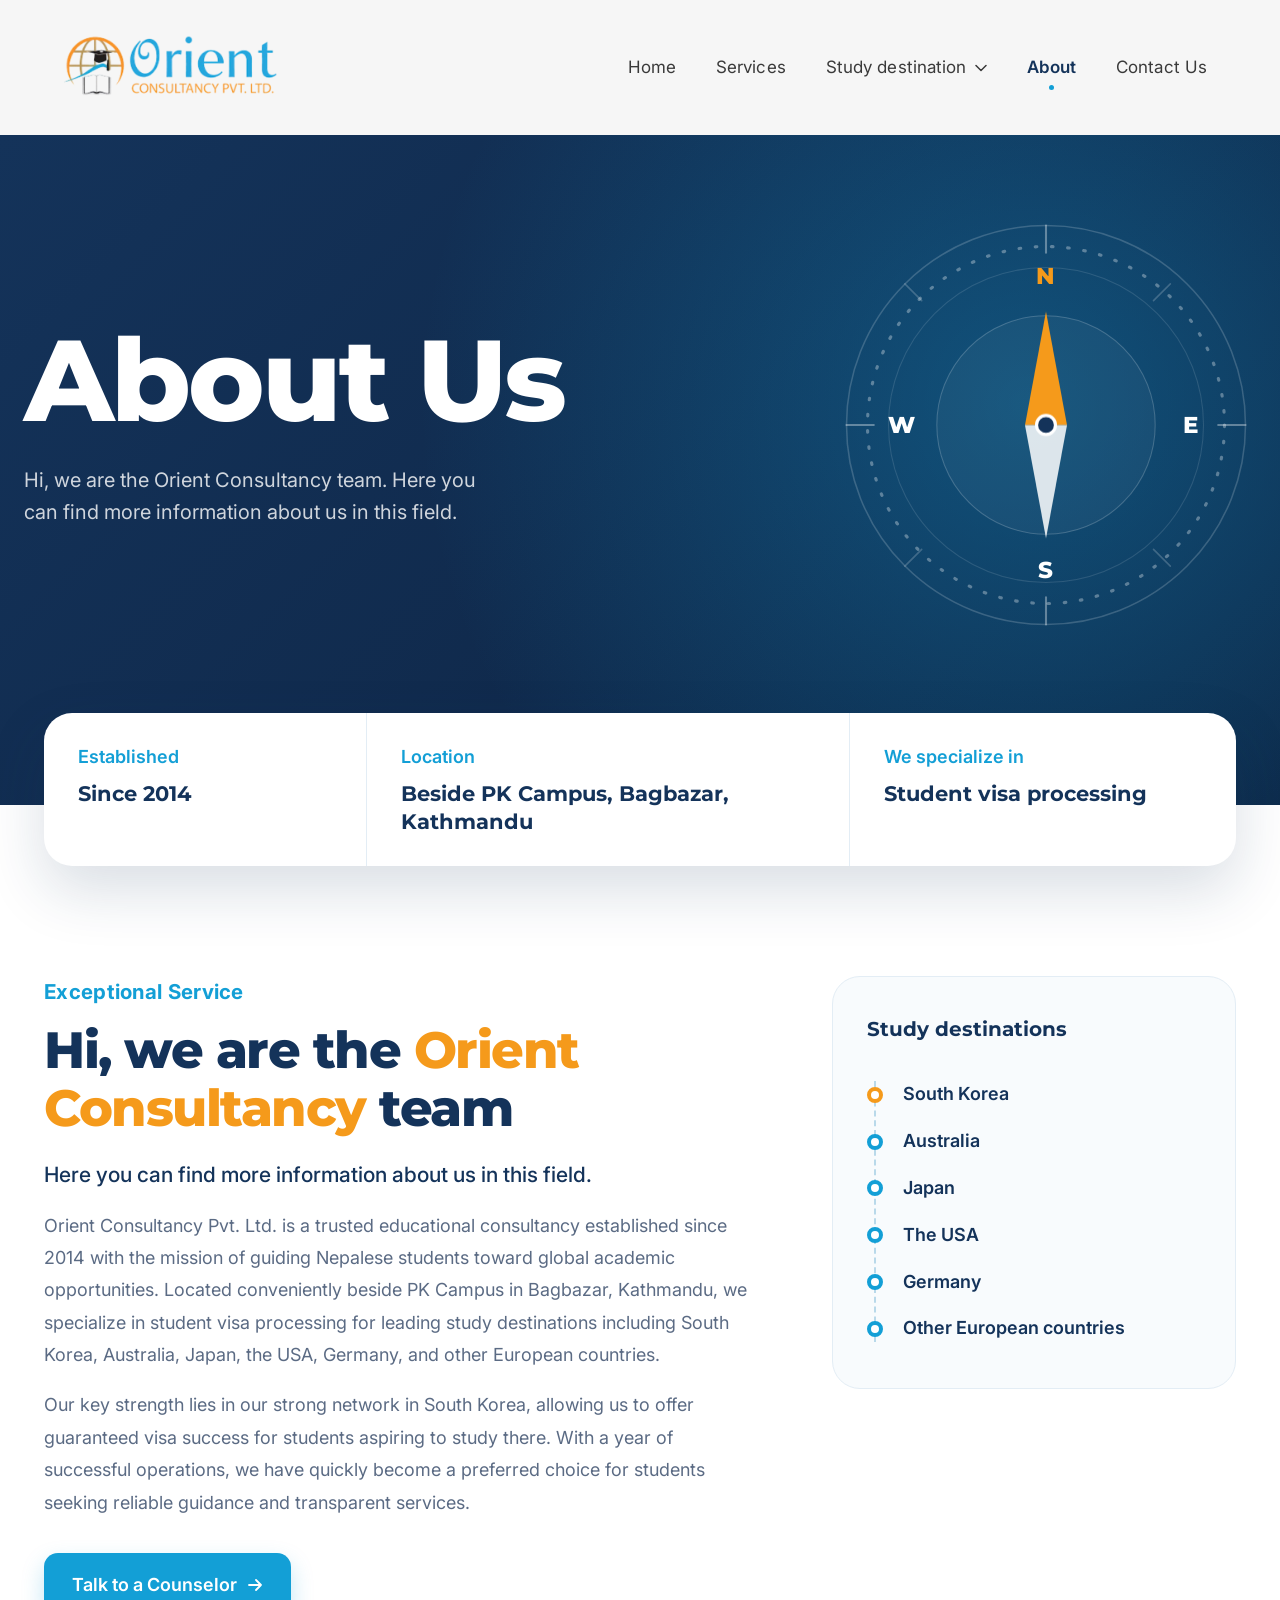
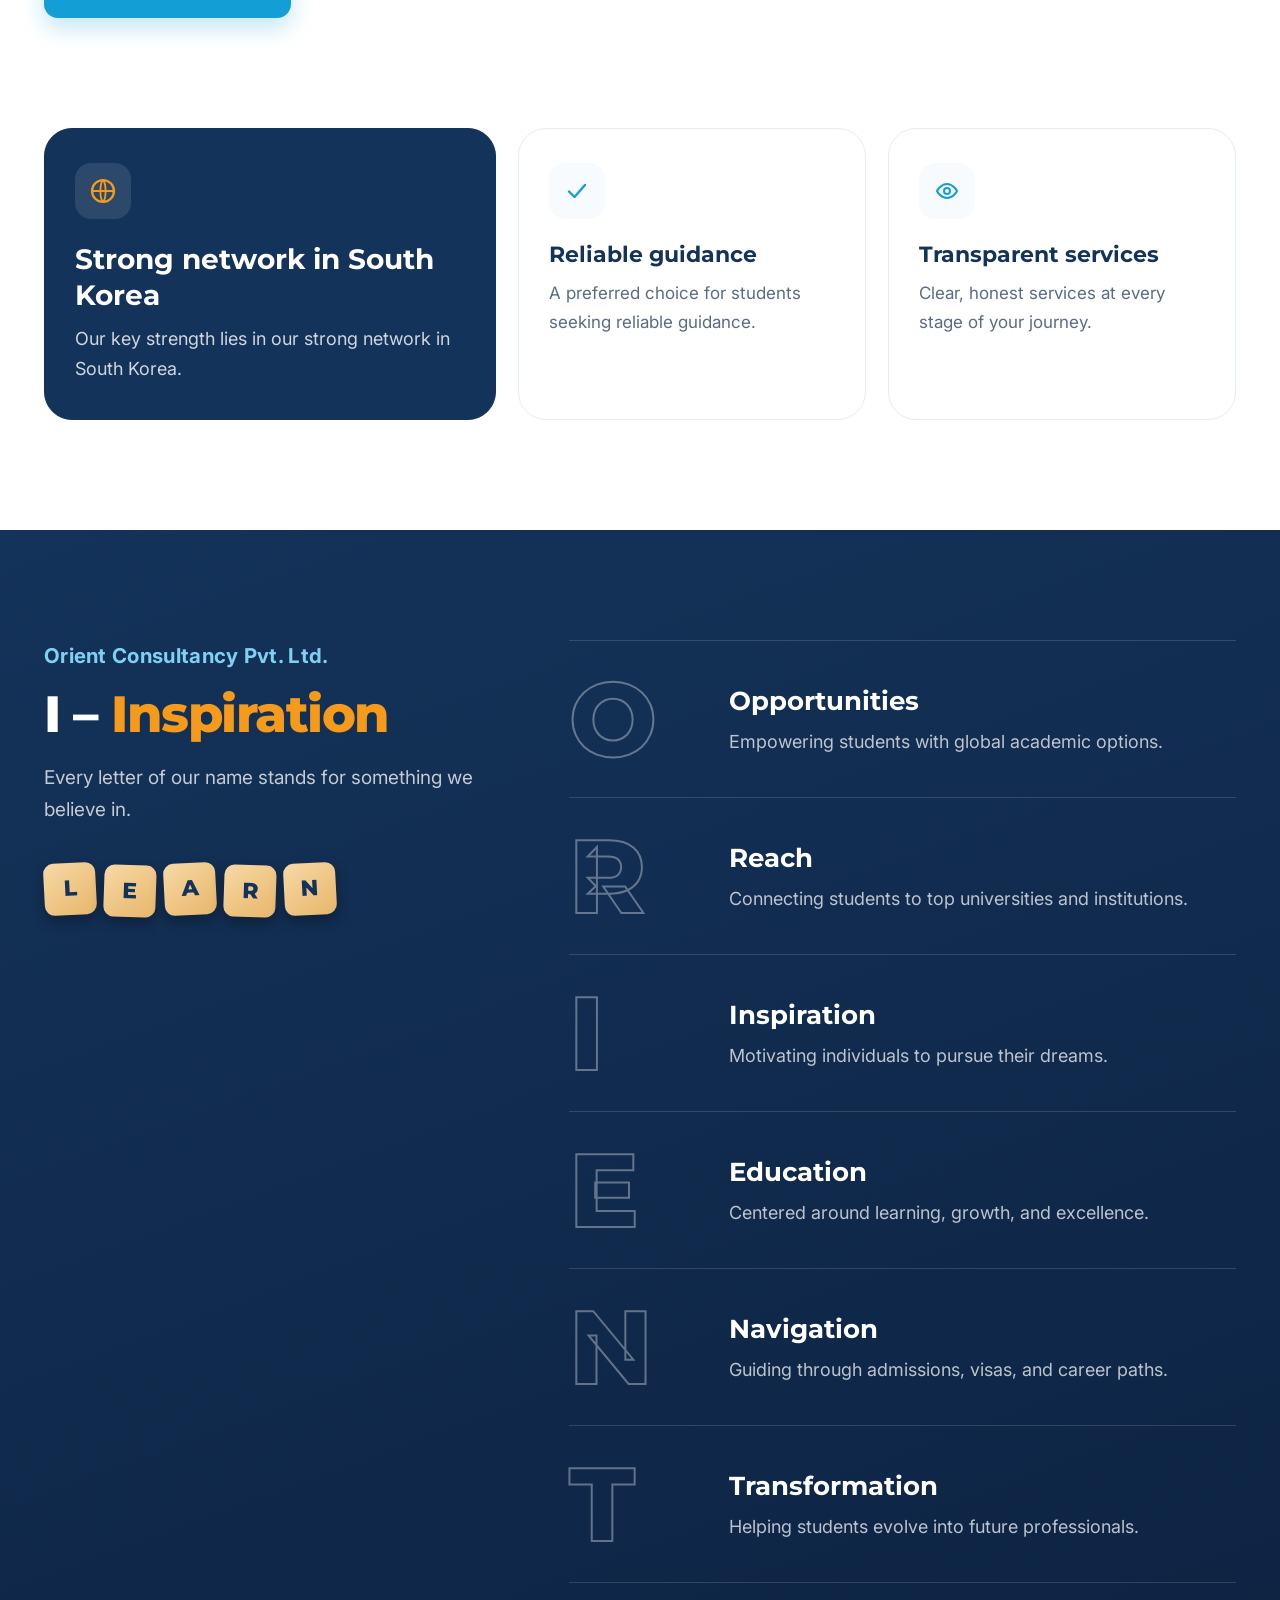
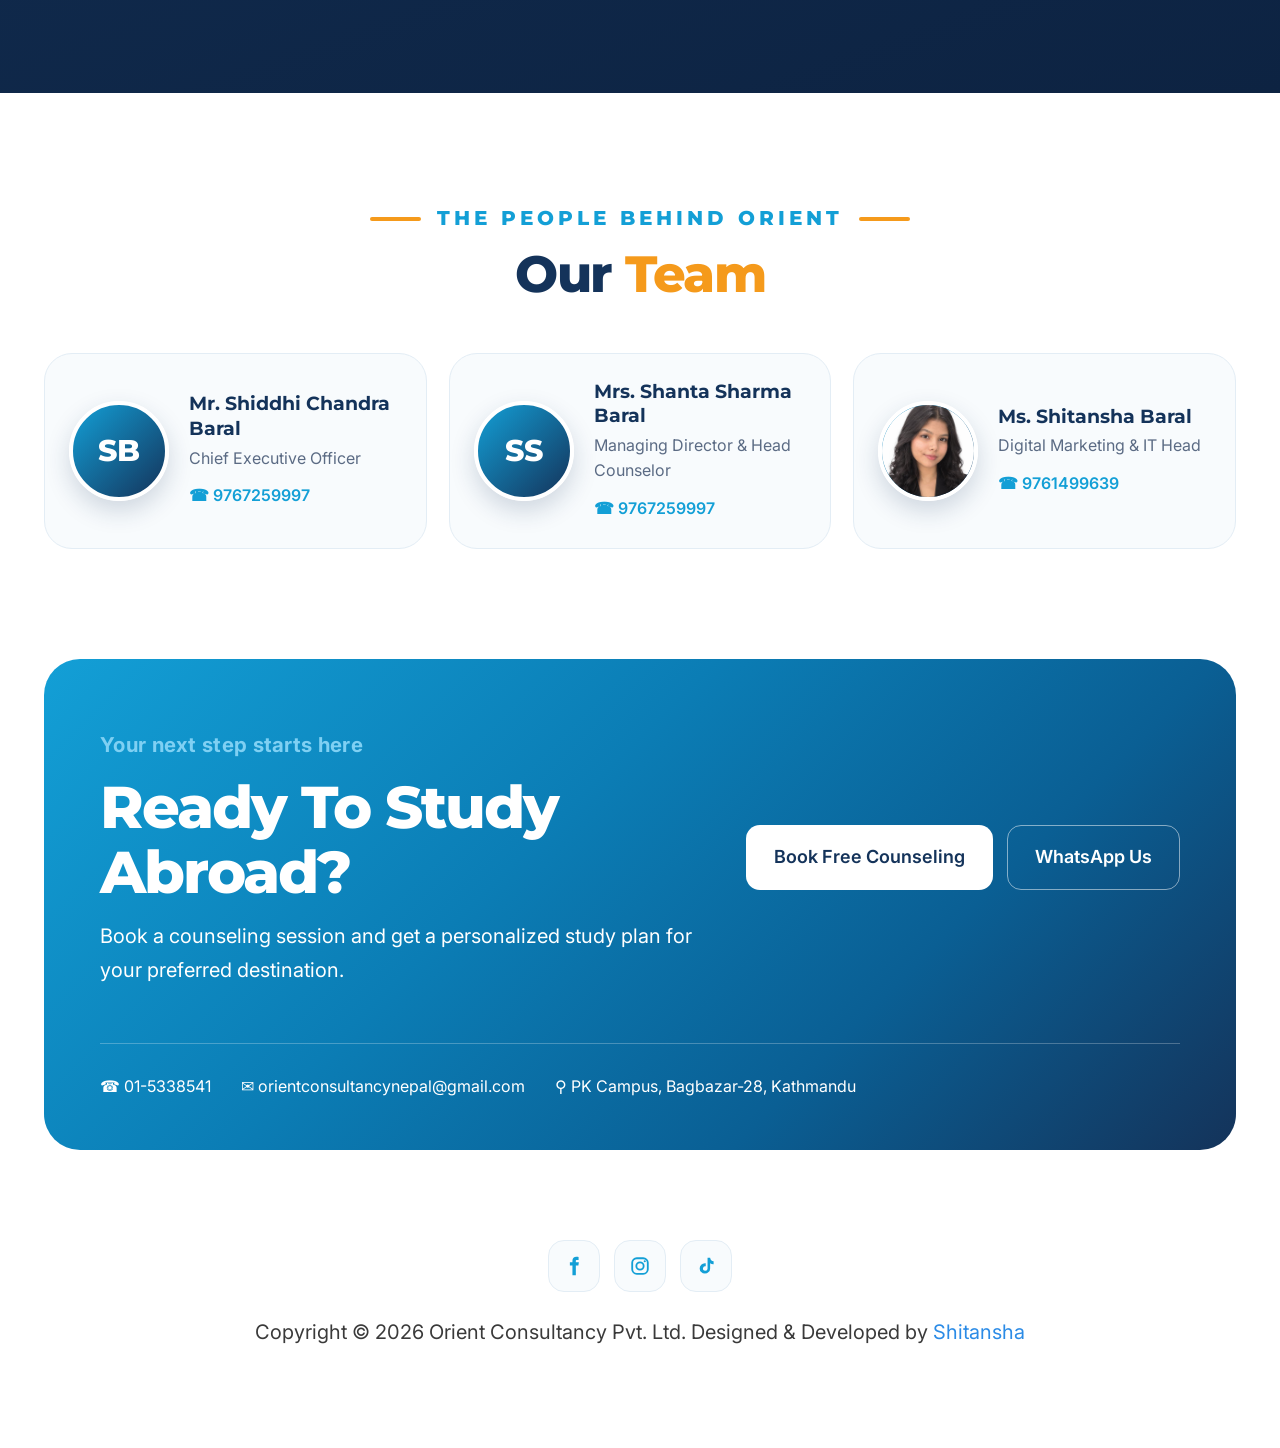
==== about.html @ a6e46535 "final changes 6th" ====
<!DOCTYPE html>
<html lang="en">
<head>
  <meta charset="UTF-8">
  <meta name="viewport" content="width=device-width, initial-scale=1">
  <title>About Us | Orient Consultancy Pvt. Ltd.</title>
  <link rel="icon" href="/favicon.ico" sizes="any">
  <link rel="icon" type="image/png" sizes="32x32" href="/favicon-32x32.png">
  <link rel="icon" type="image/png" sizes="192x192" href="/favicon-192x192.png">
  <link rel="apple-touch-icon" href="/apple-touch-icon.png">
  <meta name="description" content="Orient Consultancy Pvt. Ltd. is a trusted educational consultancy in Kathmandu, established in 2014, guiding Nepalese students toward global academic opportunities and student visa success.">

  <link rel="preconnect" href="https://fonts.googleapis.com">
  <link rel="preconnect" href="https://fonts.gstatic.com" crossorigin>
  <link href="https://fonts.googleapis.com/css2?family=Inter:wght@400;500;600;700&family=Montserrat:wght@700;800&family=Open+Sans:wght@400;600&display=swap" rel="stylesheet">

  <!-- style.css = shared header/footer/buttons. Keep this order. -->
  <link rel="stylesheet" href="style.css">
  <link rel="stylesheet" href="nav-responsive.css">
</head>
<body class="about-page">

  <!-- ================= HEADER (same as other pages) ================= -->
  <header class="site-header">
    <a class="logo" href="index.html" aria-label="Orient Consultancy - Home">
      <img src="images/logo.png" alt="Orient Consultancy Pvt. Ltd." width="230" height="70">
    </a>

    <button class="nav-toggle" aria-label="Open menu" aria-expanded="false" aria-controls="main-nav">
      <span></span><span></span><span></span>
    </button>

    <nav id="main-nav" class="main-nav" aria-label="Main navigation">
      <ul>
        <li><a href="index.html">Home</a></li>
        <li><a href="services.html">Services</a></li>
        <li class="has-dropdown">
          <button class="dropdown-toggle" aria-expanded="false" aria-haspopup="true">
            Study destination
            <svg width="12" height="8" viewBox="0 0 12 8" aria-hidden="true"><path d="M1 1.5l5 5 5-5" fill="none" stroke="currentColor" stroke-width="1.5" stroke-linecap="round" stroke-linejoin="round"/></svg>
          </button>
          <ul class="dropdown">
            <li><a href="country.html?c=south-korea"><img class="dd-flag" src="images/flags/south-korea.svg" alt="" width="20" height="14"><span>Korean Student Visa (D-2 / D-4 Visa)</span></a></li>
            <li><a href="country.html?c=uk"><img class="dd-flag" src="images/flags/uk.svg" alt="" width="20" height="14"><span>UK Student Visa (Tier 4 Visa)</span></a></li>
            <li><a href="country.html?c=australia"><img class="dd-flag" src="images/flags/australia.svg" alt="" width="20" height="14"><span>Australian Student Visa (Subclass 500)</span></a></li>
            <li><a href="country.html?c=usa"><img class="dd-flag" src="images/flags/usa.svg" alt="" width="20" height="14"><span>U.S. Student Visa (F-1 Visa)</span></a></li>
            <li><a href="country.html?c=japan"><img class="dd-flag" src="images/flags/japan.svg" alt="" width="20" height="14"><span>Japanese Student Visa</span></a></li>
            <li><a href="country.html?c=denmark"><img class="dd-flag" src="images/flags/denmark.svg" alt="" width="20" height="14"><span>Denmark Student Visa</span></a></li>
            <li class="has-sub">
              <a class="dropdown-more sub-toggle" href="#" role="button" aria-haspopup="true" aria-expanded="false"><span>Other European Countries</span></a>
              <ul class="submenu">
                <li><a href="country.html?c=germany"><img class="dd-flag" src="images/flags/germany.svg" alt="" width="20" height="14"><span>Germany Student Visa</span></a></li>
                <li><a href="country.html?c=malta"><img class="dd-flag" src="images/flags/malta.svg" alt="" width="20" height="14"><span>Malta Student Visa</span></a></li>
                <li><a href="country.html?c=dubai"><img class="dd-flag" src="images/flags/uae.svg" alt="" width="20" height="14"><span>Dubai Student Visa</span></a></li>
                <li><a href="country.html?c=finland"><img class="dd-flag" src="images/flags/finland.svg" alt="" width="20" height="14"><span>Finland Student Visa</span></a></li>
              </ul>
            </li>
          </ul>
        </li>
        <li><a href="/about" aria-current="page">About</a></li>
        <li><a href="contact.html">Contact Us</a></li>
      </ul>
    </nav>
  </header>

  <!-- ================= MAIN ================= -->
  <main>

    <!-- ---------- HERO: compass + title ---------- -->
    <section class="ab-hero" aria-labelledby="page-title">
      <div class="ab-hero-grid">
        <div class="ab-hero-text">
          <h1 id="page-title">About Us</h1>
          <p class="ab-hero-sub">Hi, we are the Orient Consultancy team. Here you can find more information about us in this field.</p>
        </div>

                <!-- Compass drawn in SVG. It settles on North, then keeps gently swaying like a real needle. -->
        <svg class="ab-compass" viewBox="0 0 400 400" role="img" aria-label="A compass pointing north">
          <circle cx="200" cy="200" r="190" fill="none" stroke="rgba(255,255,255,.18)" stroke-width="1.5"/>
          <circle cx="200" cy="200" r="150" fill="none" stroke="rgba(255,255,255,.12)" stroke-width="1"/>
          <circle cx="200" cy="200" r="104" fill="rgba(255,255,255,.04)" stroke="rgba(255,255,255,.2)" stroke-width="1"/>

          <!-- NEW: slowly turning ring of small marks -->
          <circle class="ab-ring" cx="200" cy="200" r="170" fill="none" stroke="rgba(255,255,255,.32)" stroke-width="3" stroke-dasharray="1.5 14" stroke-linecap="round"/>

          <g stroke="rgba(255,255,255,.35)" stroke-width="2" stroke-linecap="round">
            <path d="M200 10v26M200 364v26M10 200h26M364 200h26"/>
          </g>
          <g stroke="rgba(255,255,255,.2)" stroke-width="1.5" stroke-linecap="round">
            <path d="M65.6 65.6l16 16M318.4 65.6l-16 16M65.6 334.4l16-16M318.4 334.4l-16-16"/>
          </g>
          <g font-family="Montserrat, Arial, sans-serif" font-weight="800" font-size="22" text-anchor="middle" fill="#ffffff">
            <text class="ab-north" x="200" y="66" fill="#f59a1b">N</text>
            <text x="338" y="208">E</text>
            <text x="200" y="346">S</text>
            <text x="62" y="208">W</text>
          </g>
          <g class="ab-needle">
            <polygon points="200,92 220,200 180,200" fill="#f59a1b"/>
            <polygon points="200,308 220,200 180,200" fill="#ffffff" fill-opacity=".85"/>
            <circle cx="200" cy="200" r="9" fill="#14335a" stroke="#ffffff" stroke-width="3"/>
          </g>
        </svg>
      </div>
    </section>

    <!-- ---------- QUICK FACTS (overlaps the hero) ---------- -->
    <section class="ab-wrap ab-facts-wrap" aria-label="Orient Consultancy at a glance">
      <dl class="ab-facts">
        <div>
          <dt>Established</dt>
          <dd>Since 2014</dd>
        </div>
        <div>
          <dt>Location</dt>
          <dd>Beside PK Campus, Bagbazar, Kathmandu</dd>
        </div>
        <div>
          <dt>We specialize in</dt>
          <dd>Student visa processing</dd>
        </div>
      </dl>
    </section>

    <!-- ---------- STORY + DESTINATION ROUTE ---------- -->
    <section class="ab-wrap ab-story" aria-labelledby="story-heading">
      <div class="ab-story-text">
        <p class="ab-kicker">Exceptional Service</p>
        <h2 id="story-heading">Hi, we are the <span>Orient Consultancy</span> team</h2>
        <p class="ab-lead">Here you can find more information about us in this field.</p>
        <p>Orient Consultancy Pvt. Ltd. is a trusted educational consultancy established since 2014 with the mission of guiding Nepalese students toward global academic opportunities. Located conveniently beside PK Campus in Bagbazar, Kathmandu, we specialize in student visa processing for leading study destinations including South Korea, Australia, Japan, the USA, Germany, and other European countries.</p>
        <!-- REVIEW THIS WORDING (copied from your live site):
             "a year of successful operations" does not match "established since 2014",
             and "guaranteed visa success" is a strong promise. -->
        <p>Our key strength lies in our strong network in South Korea, allowing us to offer guaranteed visa success for students aspiring to study there. With a year of successful operations, we have quickly become a preferred choice for students seeking reliable guidance and transparent services.</p>
        <a class="btn btn-primary" href="contact.html">Talk to a Counselor
          <svg width="16" height="16" viewBox="0 0 16 16" aria-hidden="true"><path d="M2 8h12M9 3l5 5-5 5" fill="none" stroke="currentColor" stroke-width="1.8" stroke-linecap="round" stroke-linejoin="round"/></svg>
        </a>
      </div>

      <!-- Destinations shown as stops on a route -->
      <aside class="ab-route" aria-labelledby="route-heading">
        <h3 id="route-heading">Study destinations</h3>
        <ol>
          <li>South Korea</li>
          <li>Australia</li>
          <li>Japan</li>
          <li>The USA</li>
          <li>Germany</li>
          <li>Other European countries</li>
        </ol>
      </aside>
    </section>

    <!-- ---------- STRENGTHS ---------- -->
    <section class="ab-wrap ab-strengths" aria-label="Our strengths">
      <article class="ab-strength ab-strength-main">
        <span class="ab-strength-icon" aria-hidden="true">
          <svg width="30" height="30" viewBox="0 0 26 26"><circle cx="13" cy="13" r="9.5" fill="none" stroke="currentColor" stroke-width="2"/><path d="M3.5 13h19M13 3.5c3 3 3 16 0 19M13 3.5c-3 3-3 16 0 19" fill="none" stroke="currentColor" stroke-width="1.6"/></svg>
        </span>
        <h3>Strong network in South Korea</h3>
        <p>Our key strength lies in our strong network in South Korea.</p>
      </article>
      <article class="ab-strength">
        <span class="ab-strength-icon" aria-hidden="true">
          <svg width="26" height="26" viewBox="0 0 26 26"><path d="M5 13.5l5.5 5.5L21 7" fill="none" stroke="currentColor" stroke-width="2.4" stroke-linecap="round" stroke-linejoin="round"/></svg>
        </span>
        <h3>Reliable guidance</h3>
        <p>A preferred choice for students seeking reliable guidance.</p>
      </article>
      <article class="ab-strength">
        <span class="ab-strength-icon" aria-hidden="true">
          <svg width="26" height="26" viewBox="0 0 26 26"><path d="M3 13s3.5-7 10-7 10 7 10 7-3.5 7-10 7S3 13 3 13z" fill="none" stroke="currentColor" stroke-width="2"/><circle cx="13" cy="13" r="3" fill="none" stroke="currentColor" stroke-width="2"/></svg>
        </span>
        <h3>Transparent services</h3>
        <p>Clear, honest services at every stage of your journey.</p>
      </article>
    </section>

    <!-- ---------- ORIENT: the name, letter by letter ---------- -->
    <section class="ab-orient" aria-labelledby="orient-heading">
      <div class="ab-wrap ab-orient-grid">
        <div class="ab-orient-intro">
          <p class="ab-kicker ab-kicker-light">Orient Consultancy Pvt. Ltd.</p>
          <h2 id="orient-heading">I – <span>Inspiration</span></h2>
          <p class="ab-orient-sub">Every letter of our name stands for something we believe in.</p>
          <!-- LEARN tiles are drawn with CSS, no photo needed -->
          <div class="ab-tiles" role="img" aria-label="Letter tiles spelling LEARN">
            <span>L</span><span>E</span><span>A</span><span>R</span><span>N</span>
          </div>
        </div>

        <ol class="ab-letters">
          <li>
            <span class="ab-letter" aria-hidden="true">O</span>
            <div><h3>Opportunities</h3><p>Empowering students with global academic options.</p></div>
          </li>
          <li>
            <span class="ab-letter" aria-hidden="true">R</span>
            <div><h3>Reach</h3><p>Connecting students to top universities and institutions.</p></div>
          </li>
          <li>
            <span class="ab-letter" aria-hidden="true">I</span>
            <div><h3>Inspiration</h3><p>Motivating individuals to pursue their dreams.</p></div>
          </li>
          <li>
            <span class="ab-letter" aria-hidden="true">E</span>
            <div><h3>Education</h3><p>Centered around learning, growth, and excellence.</p></div>
          </li>
          <li>
            <span class="ab-letter" aria-hidden="true">N</span>
            <div><h3>Navigation</h3><p>Guiding through admissions, visas, and career paths.</p></div>
          </li>
          <li>
            <span class="ab-letter" aria-hidden="true">T</span>
            <div><h3>Transformation</h3><p>Helping students evolve into future professionals.</p></div>
          </li>
        </ol>
      </div>
    </section>

    <!-- ---------- TEAM ---------- -->
    <section class="ab-wrap ab-team" aria-labelledby="team-heading">
      <div class="ab-team-head">
        <p class="ab-kicker">The people behind Orient</p>
        <h2 id="team-heading">Our <span>Team</span></h2>
      </div>

      <div class="ab-team-grid">
        <article class="ab-person">
          <div class="ab-avatar">
            <span class="ab-initials" aria-hidden="true">SB</span>
            <!-- Photo: images/team/shiddhi-chandra-baral.jpg (square, about 400x400). Hidden automatically if missing. -->
            <img src="images/team/shiddhi-chandra-baral.jpg" alt="Mr. Shiddhi Chandra Baral" width="160" height="160" loading="lazy" onerror="this.remove()">
          </div>
          <div class="ab-person-info">
            <h3>Mr. Shiddhi Chandra Baral</h3>
            <p class="ab-role">Chief Executive Officer</p>
            <a class="ab-phone" href="tel:+9779767259997">☎ 9767259997</a>
          </div>
        </article>

        <article class="ab-person">
          <div class="ab-avatar">
            <span class="ab-initials" aria-hidden="true">SS</span>
            <!-- Photo: images/team/shanta-sharma-baral.jpg (square, about 400x400). Hidden automatically if missing. -->
            <img src="images/team/shanta-sharma-baral.jpg" alt="Mrs. Shanta Sharma Baral" width="160" height="160" loading="lazy" onerror="this.remove()">
          </div>
          <div class="ab-person-info">
            <h3>Mrs. Shanta Sharma Baral</h3>
            <p class="ab-role">Managing Director &amp; Head Counselor</p>
            <a class="ab-phone" href="tel:+9779767259997">☎ 9767259997</a>
          </div>
        </article>
                <article class="ab-person">
          <div class="ab-avatar">
            <span class="ab-initials" aria-hidden="true">SB</span>
            <!-- Photo: images/team/shitansha-baral.jpg (square, about 400x400). Hidden automatically if missing. -->
            <img src="images/team/shitansha-baral.jpg" alt="Ms. Shitansha Baral" width="160" height="160" loading="lazy" onerror="this.remove()">
          </div>
          <div class="ab-person-info">
            <h3>Ms. Shitansha Baral</h3>
            <p class="ab-role">Digital Marketing &amp; IT Head</p>
            <a class="ab-phone" href="tel:+9779761499639">☎ 9761499639</a>
          </div>
        </article>
      </div>
    </section>

    <!-- ---------- CTA ---------- -->
    <section class="ab-wrap ab-cta-wrap" aria-labelledby="cta-heading">
      <div class="ab-cta">
        <div class="ab-cta-top">
          <div>
            <p class="ab-kicker ab-kicker-light">Your next step starts here</p>
            <h2 id="cta-heading">Ready To Study Abroad?</h2>
            <p>Book a counseling session and get a personalized study plan for your preferred destination.</p>
          </div>
          <div class="ab-cta-buttons">
            <a class="btn btn-white" href="contact.html">Book Free Counseling</a>
            <a class="btn btn-ghost" href="https://wa.me/9779767259997" target="_blank" rel="noopener">WhatsApp Us</a>
          </div>
        </div>
        <ul class="ab-cta-contact">
          <li><a href="tel:015338541">☎ 01-5338541</a></li>
          <li><a href="mailto:orientconsultancynepal@gmail.com">✉ orientconsultancynepal@gmail.com</a></li>
          <li>⚲ PK Campus, Bagbazar-28, Kathmandu</li>
        </ul>
      </div>
    </section>

  </main>

  <!-- ================= FOOTER ================= -->
    <footer class="site-footer">
    <ul class="footer-social" aria-label="Follow Orient Consultancy">
      <li><a href="https://www.facebook.com/OrientConsultancyNepal" target="_blank" rel="noopener" aria-label="Orient Consultancy on Facebook">
        <svg viewBox="0 0 24 24" aria-hidden="true"><path d="M14 8V6.5c0-.7.2-1 1.2-1H17V2.2C16.6 2.1 15.6 2 14.5 2 12 2 10.3 3.5 10.3 6.2V8H7.5v3.5h2.8V22H14V11.5h2.8L17.3 8H14z" fill="currentColor"/></svg>
      </a></li>
      <li><a href="https://www.instagram.com/orient_nepal/" target="_blank" rel="noopener" aria-label="Orient Consultancy on Instagram">
        <svg viewBox="0 0 24 24" aria-hidden="true"><rect x="3.5" y="3.5" width="17" height="17" rx="5" fill="none" stroke="currentColor" stroke-width="2"/><circle cx="12" cy="12" r="4" fill="none" stroke="currentColor" stroke-width="2"/><circle cx="17.2" cy="6.8" r="1.2" fill="currentColor"/></svg>
      </a></li>
      <li><a href="https://www.tiktok.com/@orient.consultancy" target="_blank" rel="noopener" aria-label="Orient Consultancy on TikTok">
        <svg viewBox="0 0 24 24" aria-hidden="true"><path d="M16.5 3c.3 2.3 1.6 3.7 3.8 3.9v3.2c-1.4.1-2.7-.3-3.8-1.1v5.6a5.7 5.7 0 11-5.7-5.7c.3 0 .6 0 .9.1v3.3a2.5 2.5 0 102 2.4V3h2.8z" fill="currentColor"/></svg>
      </a></li>
    </ul>
    <p>Copyright © 2026 Orient Consultancy Pvt. Ltd. Designed &amp; Developed by <a href="https://shitanshabaral.com.np/" target="_blank" rel="noopener">Shitansha</a></p>
  </footer>

  <script src="script.js" defer></script>
  <script src="about.js"></script>
</body>
</html>
---- style.css ----
/* ==========================================================
   Orient Consultancy - main stylesheet
   ========================================================== */

/* ---------- 1. Variables (change colors here) ---------- */
:root {
  --primary: #139fd6;          /* blue buttons, eyebrow text */
  --navy: #14335a;             /* headings, dark section */
  --accent: #f59a1b;           /* orange highlight words */
  --text: #5b6b84;             /* body paragraphs */
  --dark-text: #333333;
  --page-bg: #f5f5f5;
  --white: #ffffff;
  --tint: #f8fbfd;             /* light blue-ish section background */
  --border: #e3edf5;
  --radius-sm: 14px;
  --radius-md: 28px;
  --radius-lg: 36px;
  --font-head: "Montserrat", Arial, sans-serif;
  --font-body: "Inter", Arial, sans-serif;
}

/* ---------- 2. Reset / base ---------- */
*, *::before, *::after { box-sizing: border-box; }
html { scroll-behavior: smooth; }
body {
  margin: 0;
  font-family: var(--font-body);
  color: var(--text);
  background: var(--page-bg);
  line-height: 1.6;
}
img { max-width: 100%; height: auto; display: block; }
a { color: inherit; text-decoration: none; }
ul, ol { margin: 0; padding: 0; list-style: none; }
h1, h2, h3, p, dl, dd { margin: 0; }
button { font: inherit; cursor: pointer; }

/* ---------- 3. Header / navigation ---------- */

/* Sticky header: stays on top while scrolling, gets a soft shadow once you scroll */
.site-header {
  position: sticky;
  top: 0;
  z-index: 100;
  display: flex;
  align-items: center;
  justify-content: space-between;
  padding: 10px 55px;
  min-height: 90px;
  background: rgba(245, 245, 245, .9);
  -webkit-backdrop-filter: blur(14px);
          backdrop-filter: blur(14px);
  transition: min-height .3s ease, box-shadow .3s ease, background .3s ease;
}
.site-header.is-scrolled {
  min-height: 72px;
  background: rgba(255, 255, 255, .92);
  box-shadow: 0 1px 0 rgba(20, 51, 90, .06), 0 12px 30px rgba(20, 51, 90, .07);
}
.logo img { width: 230px; height: auto; transition: width .3s ease; }
.site-header.is-scrolled .logo img { width: 190px; }

/* Menu links */
.main-nav a,
.dropdown-toggle {
  position: relative;
  z-index: 1;
  font-size: 17px;
  letter-spacing: .1px;
  color: #3a3a3a;
  background: none;
  border: 0;
  padding: 10px 18px;
  display: inline-flex;
  align-items: center;
  gap: 8px;
  transition: color .25s ease;
}
.dropdown-toggle svg { transition: transform .3s ease; }

/* Phone / tablet dropdown: simple show/hide (desktop version is further below) */
.main-nav .dropdown { display: none; }
.has-dropdown.open .dropdown { display: flex; }
.has-dropdown.open .dropdown-toggle svg { transform: rotate(180deg); }
.main-nav a[aria-current="page"],
.has-dropdown.current > .dropdown-toggle { color: var(--navy); font-weight: 600; }

/* Dropdown links: small flag + text (layout copied from the original site) */
.dropdown a { display: flex; align-items: center; gap: 10px; }
.dropdown a span { flex: 1; }
.dd-flag { width: 20px; height: 14px; object-fit: cover; border-radius: 2px; background: #e6ebf0; flex: none; }

/* The hamburger button */
.nav-toggle {
  display: none;
  background: none;
  border: 0;
  width: 44px; height: 44px;
  flex-direction: column;
  justify-content: center;
  gap: 6px;
  padding: 10px;
}
.nav-toggle span { display: block; height: 2px; background: #333; border-radius: 2px; }

/* ---------- Desktop-only navigation effects ---------- */
@media (min-width: 1024px) {
  .main-nav > ul {
    position: relative;           /* the sliding highlight is positioned inside this */
    display: flex;
    align-items: center;
    gap: 4px;
  }

  /* Sliding highlight (created by script.js): glides from item to item on hover */
  .nav-indicator {
    position: absolute;
    top: 50%; left: 0;
    height: 42px;
    margin-top: -21px;
    border-radius: 999px;
    background: rgba(20, 51, 90, .07);
    box-shadow: inset 0 0 0 1px rgba(20, 51, 90, .05);
    opacity: 0;
    pointer-events: none;
    transition: transform .4s cubic-bezier(.3, .8, .3, 1), width .4s cubic-bezier(.3, .8, .3, 1), opacity .25s ease;
  }

  .main-nav > ul > li > a:hover,
  .dropdown-toggle:hover,
  .has-dropdown:hover > .dropdown-toggle,
  .has-dropdown:focus-within > .dropdown-toggle { color: var(--navy); }

  /* Current page: dark text + small dot under the word */
  .main-nav > ul > li > a[aria-current="page"]::after,
  .has-dropdown.current > .dropdown-toggle::after {
    content: "";
    position: absolute;
    left: 50%; bottom: 1px;
    width: 5px; height: 5px;
    margin-left: -2.5px;
    border-radius: 50%;
    background: var(--primary);
  }

  .has-dropdown:hover > .dropdown-toggle svg,
  .has-dropdown:focus-within > .dropdown-toggle svg { transform: rotate(180deg); }

  /* Dropdown card: single column like the original site; fades + slides in */
  .main-nav .dropdown {
    position: absolute;
    top: calc(100% + 14px);
    left: 0;
    width: 300px;
    display: flex;
    flex-direction: column;
    gap: 0;
    padding: 6px 0;
    background: var(--white);
    border: 1px solid var(--border);
    border-radius: 4px;
    box-shadow: 0 24px 60px rgba(20, 51, 90, .16), 0 2px 6px rgba(20, 51, 90, .05);
    opacity: 0;
    visibility: hidden;
    transform: translateY(10px);
    transition: opacity .25s ease, transform .3s ease, visibility 0s linear .3s;
  }
  /* invisible bridge so the card does not close when the mouse crosses the gap */
  .main-nav .dropdown::before {
    content: "";
    position: absolute;
    top: -16px; left: 0; right: 0; height: 16px;
  }
  .has-dropdown:hover .dropdown,
  .has-dropdown:focus-within .dropdown,
  .has-dropdown.open .dropdown {
    opacity: 1;
    visibility: visible;
    transform: none;
    transition-delay: 0s;
  }

  /* items appear one after another */
  .dropdown li { opacity: 0; transform: translateY(6px); transition: opacity .3s ease, transform .3s ease; }
  .has-dropdown:hover .dropdown li,
  .has-dropdown:focus-within .dropdown li,
  .has-dropdown.open .dropdown li { opacity: 1; transform: none; }
  .dropdown li:nth-child(1) { transition-delay: .03s; }
  .dropdown li:nth-child(2) { transition-delay: .06s; }
  .dropdown li:nth-child(3) { transition-delay: .09s; }
  .dropdown li:nth-child(4) { transition-delay: .12s; }
  .dropdown li:nth-child(5) { transition-delay: .15s; }
  .dropdown li:nth-child(6) { transition-delay: .18s; }
  .dropdown li:nth-child(7) { transition-delay: .21s; }

  .dropdown a {
    justify-content: space-between;
    padding: 16px 20px;
    font-size: 17px;
    line-height: 1.6;
    color: #3a3a3a;
    overflow: hidden;
    transition: background .2s ease, color .2s ease, padding-left .25s ease;
  }
  .dropdown a::before { /* thin accent bar that grows on hover */
    content: "";
    position: absolute;
    left: 0; top: 20%;
    width: 3px; height: 60%;
    border-radius: 3px;
    background: var(--primary);
    transform: scaleY(0);
    transition: transform .25s ease;
  }
  .dropdown a::after { /* small arrow that slides in on hover */
    content: "→";
    color: var(--primary);
    opacity: 0;
    transform: translateX(-8px);
    transition: opacity .2s ease, transform .25s ease;
  }
  .dropdown a:hover { background: var(--tint); color: var(--navy); padding-left: 26px; }
  .dropdown a:hover::before { transform: scaleY(1); }
  .dropdown a:hover::after { opacity: 1; transform: none; }

  /* "Other European Countries" always shows a chevron, as on the original site */
  .dropdown a.dropdown-more::after { content: "›"; font-size: 22px; line-height: 1; color: #6f7f96; opacity: 1; transform: none; }
  .dropdown a.dropdown-more:hover::after { color: var(--primary); transform: translateX(3px); }
}

/* ---------- 4. Page wrapper ---------- */
.page {
  max-width: 1521px;
  margin: 40px auto 0;
  background: var(--white);
  padding: 58px 69px 70px;
}
.page-title {
  font-family: var(--font-head);
  font-size: 40px;
  font-weight: 700;
  color: var(--dark-text);
  line-height: 1.2;
  margin: 0 0 35px 0;
  padding-left: 0;
}
.home { max-width: 1383px; margin: 0 auto; }

/* ---------- 5. Shared pieces ---------- */
.eyebrow {
  font-size: 14px;
  font-weight: 600;
  letter-spacing: 2px;
  text-transform: uppercase;
  color: #1a9cd0;
}
.eyebrow.center { text-align: center; }
.eyebrow.light { color: #5bc3ee; }

.accent { color: var(--accent); }

.section { padding: 70px 22px; }
.section-tint { background: var(--tint); }

.section-title {
  font-family: var(--font-head);
  font-weight: 800;
  font-size: clamp(34px, 4.5vw, 58px);
  line-height: 1.18;
  letter-spacing: -1.5px;
  color: var(--navy);
  text-align: center;
  margin-top: 14px;
}
.section-title.left { text-align: left; font-size: clamp(34px, 4vw, 54px); line-height: 1.1; }
.section-title.light { color: var(--white); }
.section-sub {
  text-align: center;
  font-size: 19px;
  margin-top: 18px;
  color: var(--text);
}

/* Buttons */
.btn {
  display: inline-flex;
  align-items: center;
  gap: 10px;
  font-weight: 600;
  font-size: 18px;
  padding: 17px 27px;
  border-radius: var(--radius-sm);
  border: 1px solid transparent;
  transition: transform .2s, box-shadow .2s, background .2s;
}
.btn:hover { transform: translateY(-2px); }
.btn-primary { background: var(--primary); color: var(--white); box-shadow: 0 10px 22px rgba(19, 159, 214, .25); }
.btn-primary:hover { background: #0f8cbd; }
.btn-outline { background: var(--white); color: var(--navy); border-color: var(--border); }
.btn-outline:hover { border-color: var(--primary); }
.btn-white { background: var(--white); color: var(--navy); }
.btn-ghost { background: transparent; color: var(--white); border-color: rgba(255,255,255,.5); }
.btn-ghost:hover { background: rgba(255,255,255,.1); }

/* ---------- 6. Hero ---------- */
.hero {
  position: relative;
  display: grid;
  grid-template-columns: 1fr 592px;
  gap: 40px;
  padding: 60px 22px 50px;
  overflow: hidden;
  background:
    radial-gradient(circle at 100% 0%, #c5e5f4 0, #c5e5f4 14%, transparent 14.5%),
    radial-gradient(circle at 0% 100%, #fcebd5 0, #fcebd5 12%, transparent 12.5%),
    linear-gradient(180deg, #ffffff 0%, #f9fbfe 100%);
}
/* dotted pattern in the top-left */
.hero::before {
  content: "";
  position: absolute; inset: 0;
  background-image: radial-gradient(#d9e3ec 1px, transparent 1.5px);
  background-size: 28px 28px;
  opacity: .55;
  pointer-events: none;
  -webkit-mask-image: linear-gradient(135deg, #000 0, transparent 55%);
          mask-image: linear-gradient(135deg, #000 0, transparent 55%);
}
.hero > * { position: relative; }

.hero-text { padding-top: 10px; }
.hero-title {
  font-family: var(--font-head);
  font-weight: 800;
  font-size: clamp(44px, 6.4vw, 88px);
  line-height: 1.08;
  letter-spacing: -3px;
  color: var(--navy);
  margin-top: 28px;
  max-width: 660px;
}
.hero-lead {
  font-size: 24px;
  line-height: 1.75;
  color: var(--text);
  margin-top: 28px;
  max-width: 640px;
}
.hero-buttons { display: flex; flex-wrap: wrap; gap: 15px; margin-top: 38px; }

.hero-stats {
  display: flex;
  flex-wrap: wrap;
  gap: 36px;
  margin-top: 44px;
  padding-top: 40px;
  border-top: 1px solid var(--border);
  max-width: 658px;
}
.hero-stats dt { font-family: var(--font-body); font-weight: 600; font-size: 34px; color: var(--navy); line-height: 1.2; }
.hero-stats dd { font-size: 15px; font-weight: 500; margin-top: 10px; color: var(--text); }

/* Map card */
.hero-visual { align-self: end; }
.map-card {
  background: var(--white);
  border: 1px solid var(--border);
  border-radius: 48px;
  padding: 50px 22px 28px;
  box-shadow: 0 30px 60px rgba(20, 51, 90, .08);
}
.map { position: relative; width: 100%; max-width: 520px; margin: 0 auto; }
.map svg { width: 100%; height: auto; }
.pill {
  position: absolute;
  background: var(--white);
  color: var(--navy);
  font-size: 14px;
  font-weight: 600;
  padding: 14px 15px;
  border-radius: 999px;
  box-shadow: 0 6px 18px rgba(20, 51, 90, .1);
  white-space: nowrap;
}
.pill-uk { left: 2%; top: 4%; }
.pill-japan { right: -4%; top: 38%; }
.pill-canada { left: -6%; top: 55%; }
.pill-aus { right: 0%; bottom: -12%; }
.map-caption {
  margin-top: 56px;
  text-align: center;
  font-weight: 500;
  font-size: 16px;
  color: var(--text);
}
.map-caption .dot {
  display: inline-block;
  width: 12px; height: 12px;
  border-radius: 50%;
  background: var(--primary);
  box-shadow: 0 0 0 5px #d6ecf7;
  margin-right: 8px;
}

/* ---------- 7. Journey steps ---------- */
.journey { padding-bottom: 110px; }
.journey-steps {
  display: grid;
  grid-template-columns: repeat(3, 1fr);
  gap: 30px;
  margin-top: 70px;
}
.journey-card {
  position: relative;
  background: var(--white);
  border: 1px solid var(--border);
  border-radius: var(--radius-md);
  padding: 90px 33px 36px;
  box-shadow: 0 20px 40px rgba(20, 51, 90, .06);
}
.journey-card:not(:last-child)::after { /* connector line between cards */
  content: "";
  position: absolute;
  top: 47px; right: -31px;
  width: 30px; height: 2px;
  background: #cfe0e8;
}
.step-badge {
  position: absolute;
  top: 3px; left: 36px;
  width: 74px; height: 74px;
  border-radius: 50%;
  display: grid; place-items: center;
  font-family: var(--font-head);
  font-weight: 700;
  font-size: 28px;
  color: var(--white);
  box-shadow: 0 0 0 4px #fff, 0 0 0 5px #e8f0f6;
}
.step-badge.navy { background: var(--navy); }
.step-badge.orange { background: var(--accent); }
.journey-card { padding-top: 78px; }
.journey-card h3 { font-family: var(--font-head); font-weight: 700; font-size: 25px; color: var(--navy); margin-top: -25px; }
.journey-card p { margin-top: 18px; font-size: 18px; line-height: 1.8; }

/* ---------- 8. Destination cards ---------- */
.destinations { padding-top: 70px; padding-bottom: 100px; }
.country-grid {
  display: grid;
  grid-template-columns: repeat(5, 1fr);
  gap: 20px;
  margin-top: 70px;
}
.country-card {
  position: relative;
  display: flex;
  flex-direction: column;
  overflow: hidden;
  background: linear-gradient(180deg, #fff 0%, var(--tint) 100%);
  border: 1px solid var(--border);
  border-radius: var(--radius-lg);
  padding: 46px 28px 30px;
  min-height: 424px;
  transition: transform .25s, box-shadow .25s, border-color .25s;
}
.country-card::before { /* soft circle in the top-right corner */
  content: "";
  position: absolute;
  top: -26px; right: -26px;
  width: 112px; height: 112px;
  border-radius: 50%;
  background: #eef7fc;
}
.country-card:hover { transform: translateY(-6px); box-shadow: 0 24px 44px rgba(20, 51, 90, .12); border-color: #c9e3f1; }
.flag { width: 44px; height: 32px; object-fit: cover; border-radius: 5px; background: #eef2f6; position: relative; }
.card-arrow {
  position: absolute;
  top: 34px; right: 22px;
  width: 40px; height: 40px;
  border-radius: 50%;
  background: #e3f2fa;
  color: var(--primary);
  display: grid; place-items: center;
  font-size: 16px;
}
.country-card h3 {
  font-family: var(--font-head);
  font-weight: 700;
  font-size: 23px;
  line-height: 1.3;
  color: var(--navy);
  margin-top: 54px;
}
.country-card p { font-size: 16px; line-height: 1.7; margin-top: 12px; }
.intake { margin-top: auto; padding-top: 18px; font-size: 14px; font-weight: 600; color: #6f7f96; }
.card-link {
  display: flex;
  align-items: center;
  justify-content: space-between;
  gap: 8px;
  margin-top: 18px;
  padding-top: 22px;
  border-top: 1px solid var(--border);
  color: var(--primary);
  font-weight: 600;
  font-size: 17px;
}

/* ---------- 9. Dark services section ---------- */
.services-dark { background: var(--navy); padding: 100px 22px 90px; }
.service-grid {
  display: grid;
  grid-template-columns: repeat(3, 1fr);
  gap: 25px;
  margin-top: 68px;
}
.service-card {
  background: var(--white);
  border-radius: var(--radius-lg);
  padding: 38px 38px 40px;
}
.service-icon {
  display: grid; place-items: center;
  width: 72px; height: 72px;
  border-radius: 20px;
  font-weight: 700;
  font-size: 22px;
}
.service-icon.blue { background: #eaf6fc; }
.service-icon.orange { background: #fdf0de; color: var(--accent); }
.service-card h3 { font-family: var(--font-head); font-weight: 700; font-size: 29px; color: var(--navy); margin-top: 34px; }
.service-card p { font-size: 18px; line-height: 1.75; margin-top: 18px; }
.service-card p strong { color: #4c5d78; font-weight: 600; }
.service-card ul { margin-top: 20px; }
.service-card li { position: relative; padding-left: 22px; font-size: 18px; line-height: 1.5; margin-bottom: 10px; }
.service-card li::before {
  content: ""; position: absolute; left: 3px; top: 11px;
  width: 5px; height: 5px; border-radius: 50%; background: #8896ab;
}

/* ---------- 10. Why Orient ---------- */
.why {
  display: grid;
  grid-template-columns: 1fr 1fr;
  gap: 90px;
  align-items: center;
  padding: 135px 22px 140px;
}
.why-lead { font-size: 22px; line-height: 1.7; margin: 32px 0 6px; max-width: 560px; }
.why-list { display: grid; gap: 18px; }
.why-card {
  display: flex;
  gap: 32px;
  align-items: flex-start;
  border: 1px solid var(--border);
  border-radius: var(--radius-md);
  padding: 28px 28px 26px;
  background: var(--white);
}
.why-num {
  flex: none;
  width: 58px; height: 58px;
  border-radius: 16px;
  background: #eef7fc;
  color: var(--primary);
  font-weight: 600;
  font-size: 20px;
  display: grid; place-items: center;
}
.why-card h3 { font-family: var(--font-head); font-weight: 700; font-size: 23px; color: var(--navy); }
.why-card p { font-size: 18px; line-height: 1.7; margin-top: 8px; }

/* ---------- 11. FAQ accordion ---------- */
.faq { padding: 75px 22px 85px; }
.faq-list { max-width: 1124px; margin: 66px auto 0; display: grid; gap: 16px; }
.faq-item {
  background: var(--white);
  border: 1px solid var(--border);
  border-radius: 24px;
}
.faq-item h3 { font-size: inherit; }
.faq-question {
  width: 100%;
  display: flex;
  justify-content: space-between;
  align-items: center;
  gap: 20px;
  text-align: left;
  background: none;
  border: 0;
  padding: 30px 28px 32px;
  font-size: 19px;
  font-weight: 500;
  color: var(--navy);
}
.faq-icon { position: relative; flex: none; width: 16px; height: 16px; color: var(--primary); }
.faq-icon::before, .faq-icon::after { /* the "+" sign */
  content: ""; position: absolute; background: currentColor; border-radius: 2px;
  transition: transform .25s;
}
.faq-icon::before { left: 0; top: 7px; width: 16px; height: 2.5px; }
.faq-icon::after { left: 6.7px; top: 0; width: 2.5px; height: 16px; }
.faq-question[aria-expanded="true"] .faq-icon::before { transform: rotate(45deg); }
.faq-question[aria-expanded="true"] .faq-icon::after { transform: rotate(45deg); }
.faq-answer { padding: 0 28px 28px; }
.faq-answer p { font-size: 19px; line-height: 1.75; }
.faq-item:has(.faq-question[aria-expanded="true"]) .faq-question { padding-bottom: 20px; }

/* ---------- 12. CTA ---------- */
.cta {
  background: linear-gradient(135deg, #139fd6 0%, #0b7db5 40%, #0a5f94 70%, #14335a 100%);
  color: var(--white);
  padding: 100px 22px 56px;
  margin-top: 0;
}
.cta-top { display: flex; justify-content: space-between; align-items: center; gap: 40px; }
.cta-title {
  font-family: var(--font-head);
  font-weight: 800;
  font-size: clamp(40px, 5.2vw, 70px);
  line-height: 1.1;
  letter-spacing: -2px;
  max-width: 640px;
  margin-top: 18px;
}
.cta-text p:last-child { font-size: 22px; line-height: 1.8; margin-top: 12px; max-width: 800px; }
.cta-buttons { display: flex; gap: 15px; flex: none; }
.cta-contact {
  display: flex; flex-wrap: wrap; gap: 28px;
  margin-top: 70px; padding-top: 38px;
  border-top: 1px solid rgba(255,255,255,.25);
  font-size: 16px;
  padding-bottom: 60px;
}
.cta-contact a:hover { text-decoration: underline; }

/* ---------- 13. Footer ---------- */
.site-footer { text-align: center; padding: 90px 20px 100px; font-size: 20px; color: #3a3a3a; }
.site-footer a { color: #2b8be6; }

/* ==========================================================
   RESPONSIVE
   ========================================================== */

/* Laptops */
@media (max-width: 1279px) {
  .page { padding: 40px 28px 50px; }
  .country-grid { grid-template-columns: repeat(3, 1fr); }
  .hero { grid-template-columns: 1fr 460px; }
  .hero-lead { font-size: 21px; }
  .why { gap: 50px; }
  .cta-top { flex-direction: column; align-items: flex-start; }
}

/* Tablets */
@media (max-width: 1023px) {
  .site-header { padding: 10px 24px; }
  .nav-toggle { display: flex; }
  .main-nav {
    display: none;
    position: absolute;
    top: 100%; left: 0; right: 0;
    background: var(--white);
    box-shadow: 0 14px 30px rgba(20, 51, 90, .12);
    padding: 10px 24px 20px;
  }
  .main-nav.open { display: block; }
  .main-nav ul { flex-direction: column; align-items: stretch; gap: 0; }
  .main-nav li > a, .dropdown-toggle { width: 100%; justify-content: space-between; padding: 14px 0; border-bottom: 1px solid var(--border); }
  .dropdown { position: static; box-shadow: none; padding: 0 0 0 16px; min-width: 0; }
  .has-dropdown:hover .dropdown { display: none; }          /* tap only on touch screens */
  .has-dropdown.open .dropdown { display: flex; }

  .page-title { font-size: 32px; }
  .hero { grid-template-columns: 1fr; padding: 40px 18px; }
  .hero-visual { max-width: 560px; margin: 30px auto 0; width: 100%; }
  .hero-title { letter-spacing: -2px; }
  .journey-steps { grid-template-columns: 1fr; gap: 50px; }
  .journey-card:not(:last-child)::after { display: none; }
  .service-grid { grid-template-columns: 1fr; }
  .why { grid-template-columns: 1fr; padding: 80px 18px; }
  .country-grid { grid-template-columns: repeat(2, 1fr); }
}

/* Mobiles */
@media (max-width: 767px) {
  .logo img { width: 170px; }
  .page { padding: 28px 12px 40px; margin-top: 10px; }
  .page-title { font-size: 26px; margin-bottom: 22px; }
  .section, .services-dark, .faq { padding-left: 14px; padding-right: 14px; }
  .hero-title { font-size: 42px; letter-spacing: -1.5px; }
  .hero-lead { font-size: 18px; }
  .btn { font-size: 16px; padding: 15px 20px; }
  .hero-stats { gap: 24px; }
  .hero-stats dt { font-size: 26px; }
  .map-card { padding: 36px 12px 22px; border-radius: 32px; }
  .pill { font-size: 11px; padding: 9px 10px; }
  .pill-canada { left: -2%; }
  .pill-japan { right: -2%; }
  .section-sub { font-size: 16px; }
  .country-grid { grid-template-columns: 1fr; }
  .country-card { min-height: 0; }
  .intake { margin-top: 20px; }
  .why-lead { font-size: 18px; }
  .why-card { gap: 16px; padding: 20px; }
  .faq-question { font-size: 16px; padding: 22px 18px; }
  .faq-answer { padding: 0 18px 22px; }
  .faq-answer p { font-size: 16px; }
  .cta { padding: 60px 18px 30px; }
  .cta-buttons { flex-direction: column; width: 100%; }
  .cta-buttons .btn { justify-content: center; }
  .cta-text p:last-child { font-size: 17px; }
  .cta-contact { flex-direction: column; gap: 14px; margin-top: 40px; }
  .site-footer { font-size: 16px; padding: 50px 16px 60px; }
}


/* ==========================================================
   COUNTRY PAGES (south-korea.html and the others later)
   ========================================================== */
.wrap { max-width: 1280px; margin: 0 auto; padding: 0 24px; }

/* Hero */
.country-hero {
  position: relative;
  overflow: hidden;
  padding: 50px 0 100px;
  background:
    radial-gradient(circle at 95% 5%, #cfe8f5 0, #cfe8f5 12%, transparent 12.4%),
    radial-gradient(circle at 0% 100%, #fcebd5 0, #fcebd5 10%, transparent 10.4%),
    linear-gradient(180deg, #ffffff 0%, #f3f9fd 100%);
}
.country-hero-grid { display: grid; grid-template-columns: 1.1fr .9fr; gap: 60px; align-items: center; }
.breadcrumb { display: flex; flex-wrap: wrap; gap: 10px; font-size: 14px; font-weight: 500; color: var(--text); }
.breadcrumb a { transition: color .2s; }
.breadcrumb a:hover { color: var(--primary); }
.breadcrumb [aria-current="page"] { color: var(--navy); font-weight: 600; }
.country-title {
  font-family: var(--font-head);
  font-weight: 800;
  font-size: clamp(34px, 4.8vw, 62px);
  line-height: 1.12;
  letter-spacing: -1.5px;
  color: var(--navy);
  margin-top: 26px;
}
.country-lead { font-size: 21px; line-height: 1.8; margin-top: 24px; max-width: 620px; }
.country-hero .hero-buttons { margin-top: 34px; }

/* Flag showcase */
.flag-stage { position: relative; padding: 30px; }
.flag-ring {
  position: absolute; inset: 0;
  border: 2px dashed #b9dcee;
  border-radius: 50%;
  animation: spin 40s linear infinite;
}
.flag-card {
  position: relative;
  background: var(--white);
  border: 1px solid var(--border);
  border-radius: 34px;
  padding: 14px;
  box-shadow: 0 40px 80px rgba(20, 51, 90, .14);
  transform: rotate(-2deg);
  transition: transform .5s ease;
}
.flag-stage:hover .flag-card { transform: rotate(0deg) scale(1.02); }
.flag-card img { width: 100%; aspect-ratio: 3 / 2; object-fit: cover; border-radius: 22px; background: #f1f4f7; }
.float-chip {
  position: absolute;
  background: var(--white);
  color: var(--navy);
  font-weight: 700;
  font-size: 15px;
  padding: 12px 20px;
  border-radius: 999px;
  box-shadow: 0 12px 30px rgba(20, 51, 90, .15);
  animation: float 6s ease-in-out infinite;
}
.float-chip::before { content: ""; display: inline-block; width: 9px; height: 9px; border-radius: 50%; margin-right: 9px; background: var(--primary); }
.chip-one { top: 4%; right: 0; }
.chip-two { bottom: 6%; left: 0; animation-delay: -3s; }
.chip-two::before { background: var(--accent); }
@keyframes float { 0%, 100% { transform: translateY(0); } 50% { transform: translateY(-10px); } }
@keyframes spin { to { transform: rotate(360deg); } }

/* Generic section */
.country-section { padding: 100px 0; }
.country-section.tint { background: var(--tint); }

/* Visa cards */
.visa-grid { display: grid; grid-template-columns: repeat(2, 1fr); gap: 30px; margin-top: 64px; }
.visa-card {
  position: relative;
  overflow: hidden;
  background: linear-gradient(180deg, #fff 0%, var(--tint) 100%);
  border: 1px solid var(--border);
  border-radius: 36px;
  padding: 44px 44px 48px;
  transition: transform .3s ease, box-shadow .3s ease, border-color .3s ease;
}
.visa-card::after { /* soft circle in the corner */
  content: "";
  position: absolute; top: -70px; right: -70px;
  width: 220px; height: 220px; border-radius: 50%;
  background: #eef7fc;
  transition: transform .5s ease;
}
.visa-card:hover { transform: translateY(-8px); box-shadow: 0 30px 60px rgba(20, 51, 90, .12); border-color: #c9e3f1; }
.visa-card:hover::after { transform: scale(1.25); }
.visa-card > * { position: relative; z-index: 1; }
.visa-tag { display: inline-block; font-size: 13px; font-weight: 600; letter-spacing: 2px; text-transform: uppercase; color: var(--text); }
.visa-code { font-family: var(--font-head); font-weight: 800; font-size: clamp(64px, 8vw, 104px); line-height: 1; letter-spacing: -3px; margin: 18px 0 20px; }
.visa-code.blue { color: var(--primary); }
.visa-code.orange { color: var(--accent); }
.visa-card h3 { font-family: var(--font-head); font-weight: 700; font-size: 27px; color: var(--navy); }
.visa-card p:last-child { font-size: 19px; line-height: 1.7; margin-top: 10px; }

/* Reasons */
.reason-grid { display: grid; grid-template-columns: repeat(4, 1fr); gap: 22px; margin-top: 64px; }
.reason-tile {
  background: var(--white);
  border: 1px solid var(--border);
  border-radius: 28px;
  padding: 34px 30px 38px;
  transition: transform .3s ease, box-shadow .3s ease;
}
.reason-tile:hover { transform: translateY(-6px); box-shadow: 0 22px 44px rgba(20, 51, 90, .1); }
.reason-icon {
  display: grid; place-items: center;
  width: 52px; height: 52px; border-radius: 16px;
  background: #e8f6fc; color: var(--primary);
  transition: background .3s, color .3s;
}
.reason-tile:hover .reason-icon { background: var(--primary); color: var(--white); }
.reason-tile p { font-family: var(--font-head); font-weight: 700; font-size: 20px; line-height: 1.4; color: var(--navy); margin-top: 24px; }

/* Team band (dark) */
.team-band { background: var(--navy); padding: 100px 0 90px; }
.handle-steps { display: grid; grid-template-columns: repeat(4, 1fr); gap: 20px; margin-top: 60px; counter-reset: none; }
.handle-steps li {
  background: rgba(255, 255, 255, .06);
  border: 1px solid rgba(255, 255, 255, .14);
  border-radius: 26px;
  padding: 30px 28px;
  transition: background .3s, transform .3s;
}
.handle-steps li:hover { background: rgba(255, 255, 255, .11); transform: translateY(-5px); }
.handle-steps span { font-family: var(--font-head); font-weight: 800; font-size: 36px; color: var(--accent); }
.handle-steps p { color: var(--white); font-weight: 600; font-size: 20px; margin-top: 12px; }
.team-note { max-width: 860px; margin: 54px auto 0; text-align: center; color: #c8d6e8; font-size: 19px; line-height: 1.8; }

/* CTA on country pages */
.country-cta { padding: 90px 0 30px; }
.country-cta-box { border-radius: 40px; padding: 70px 56px; }

/* Scroll reveal (added by script.js) */
.reveal { opacity: 0; transform: translateY(26px); transition: opacity .7s ease, transform .7s ease; }
.reveal.visible { opacity: 1; transform: none; }

@media (prefers-reduced-motion: reduce) {
  .flag-ring, .float-chip { animation: none; }
  .reveal { opacity: 1; transform: none; transition: none; }
}

@media (max-width: 1023px) {
  .country-hero-grid { grid-template-columns: 1fr; gap: 30px; }
  .flag-stage { max-width: 520px; margin: 0 auto; width: 100%; }
  .reason-grid, .handle-steps { grid-template-columns: repeat(2, 1fr); }
}
@media (max-width: 767px) {
  .country-hero { padding: 30px 0 60px; }
  .country-lead { font-size: 18px; }
  .country-section { padding: 64px 0; }
  .visa-grid, .reason-grid, .handle-steps { grid-template-columns: 1fr; }
  .visa-card { padding: 32px 26px 36px; }
  .team-band { padding: 64px 0; }
  .team-note { font-size: 17px; }
  .country-cta-box { padding: 44px 22px; border-radius: 28px; }
  .flag-stage { padding: 16px; }
  .float-chip { font-size: 13px; padding: 9px 14px; }
}


/* ==========================================================
   COUNTRY PAGES (South Korea first; reuse for other countries)
   ========================================================== */
.container { width: 100%; max-width: 1240px; margin: 0 auto; padding: 0 24px; }

/* scroll-reveal (only hidden when JavaScript is running) */
.js .reveal { transition: opacity .7s ease, transform .5s ease, box-shadow .3s, border-color .3s; }
.js .reveal:not(.in-view) { opacity: 0; transform: translateY(26px); }
@media (prefers-reduced-motion: reduce) {
  .js .reveal:not(.in-view) { opacity: 1; transform: none; }
  .js .reveal { transition: none; }
}

/* Hero */
.country-hero {
  position: relative;
  min-height: 540px;
  display: flex;
  align-items: flex-end;
  padding: 70px 0 130px;
  color: var(--white);
  overflow: hidden;
  background:
    linear-gradient(105deg, rgba(14, 34, 64, .94) 0%, rgba(14, 34, 64, .75) 55%, rgba(14, 34, 64, .4) 100%),
    url("../images/countries/south-korea/hero.jpg") center / cover no-repeat;
  background-color: var(--navy);
}
.country-hero::after { /* soft blue glow in the corner */
  content: "";
  position: absolute;
  right: -120px; top: -120px;
  width: 460px; height: 460px;
  border-radius: 50%;
  background: radial-gradient(circle, rgba(19, 159, 214, .35), transparent 70%);
  pointer-events: none;
}
.country-hero .container { position: relative; z-index: 1; }
.breadcrumb { display: flex; flex-wrap: wrap; gap: 10px; font-size: 14px; margin-bottom: 26px; color: rgba(255, 255, 255, .75); }
.breadcrumb a:hover { color: var(--white); text-decoration: underline; }
.country-title {
  font-family: var(--font-head);
  font-weight: 800;
  font-size: clamp(34px, 5.2vw, 66px);
  line-height: 1.1;
  letter-spacing: -1.5px;
  max-width: 820px;
  margin-top: 16px;
}
.country-lead { font-size: 21px; margin-top: 20px; color: rgba(255, 255, 255, .88); }
.country-hero .hero-buttons { margin-top: 32px; }

/* Quick facts card */
.quick-facts {
  position: relative;
  z-index: 2;
  margin-top: -64px;
  display: grid;
  grid-template-columns: repeat(3, 1fr);
  background: var(--white);
  border-radius: 24px;
  box-shadow: 0 24px 60px rgba(20, 51, 90, .14);
}
.quick-facts div { padding: 28px 34px; }
.quick-facts div + div { border-left: 1px solid var(--border); }
.quick-facts dt { font-size: 13px; font-weight: 600; letter-spacing: 1.5px; text-transform: uppercase; color: var(--primary); }
.quick-facts dd { font-family: var(--font-head); font-weight: 700; font-size: 22px; color: var(--navy); margin-top: 6px; }

/* Intro */
.country-intro { display: grid; grid-template-columns: 1.05fr .95fr; gap: 70px; align-items: center; padding-top: 100px; padding-bottom: 100px; }
.intro-lead { font-size: 21px; line-height: 1.7; margin-top: 24px; color: var(--navy); }
.intro-sub { margin-top: 26px; font-weight: 600; color: var(--navy); }
.route-chips { display: grid; gap: 14px; margin-top: 16px; }
.route-chips a {
  display: block;
  padding: 18px 22px;
  background: var(--tint);
  border: 1px solid var(--border);
  border-radius: 18px;
  transition: transform .25s, border-color .25s, box-shadow .25s;
}
.route-chips a:hover { transform: translateX(6px); border-color: var(--primary); box-shadow: 0 14px 30px rgba(20, 51, 90, .08); }
.route-chips strong { display: block; color: var(--navy); font-size: 18px; }
.route-chips span { display: block; font-size: 16px; margin-top: 4px; }

.intro-visual { position: relative; padding-bottom: 60px; padding-left: 40px; }
.flag-card {
  background: var(--white);
  border: 1px solid var(--border);
  border-radius: 32px;
  padding: 36px;
  box-shadow: 0 30px 60px rgba(20, 51, 90, .1);
}
.flag-card img { width: 100%; height: auto; max-height: 300px; object-fit: contain; }
.photo-card {
  position: absolute;
  left: 0; bottom: 0;
  width: 56%;
  margin: 0;
  border-radius: 24px;
  overflow: hidden;
  border: 6px solid var(--white);
  box-shadow: 0 24px 50px rgba(20, 51, 90, .2);
  background: #dfe5ea;
}
.photo-card img { width: 100%; aspect-ratio: 4 / 3; object-fit: cover; }

/* Visa routes (tabs) */
.visa-routes { background: var(--tint); padding: 90px 0 80px; }
.tab-list {
  display: flex; justify-content: center; gap: 6px;
  width: fit-content; margin: 44px auto 34px;
  padding: 6px;
  background: var(--white);
  border: 1px solid var(--border);
  border-radius: 999px;
}
.tab-btn {
  border: 0; background: none;
  padding: 14px 28px;
  border-radius: 999px;
  font-weight: 600; font-size: 16px;
  color: var(--text);
  transition: background .25s, color .25s;
}
.tab-btn:hover { color: var(--navy); }
.tab-btn[aria-selected="true"] { background: var(--navy); color: var(--white); box-shadow: 0 8px 18px rgba(20, 51, 90, .25); }

.visa-panel {
  max-width: 1040px; margin: 0 auto;
  background: var(--white);
  border: 1px solid var(--border);
  border-radius: 32px;
  padding: 40px;
  box-shadow: 0 24px 50px rgba(20, 51, 90, .07);
  animation: panelIn .45s ease;
}
.visa-panel[hidden] { display: none; }
@keyframes panelIn { from { opacity: 0; transform: translateY(14px); } to { opacity: 1; transform: none; } }
.panel-head { display: flex; align-items: center; gap: 24px; padding-bottom: 28px; border-bottom: 1px solid var(--border); }
.visa-code {
  flex: none; display: grid; place-items: center;
  width: 92px; height: 92px; border-radius: 26px;
  background: linear-gradient(135deg, var(--primary), var(--navy));
  color: var(--white);
  font-family: var(--font-head); font-weight: 800; font-size: 30px;
}
.panel-head h3 { font-family: var(--font-head); font-weight: 700; font-size: 28px; color: var(--navy); }
.panel-head p { font-size: 18px; margin-top: 6px; }
.panel-grid { display: grid; grid-template-columns: repeat(3, 1fr); gap: 20px; margin-top: 28px; }
.info-box { background: var(--tint); border-radius: 20px; padding: 24px; }
.info-box h4 { font-size: 13px; letter-spacing: 1.5px; text-transform: uppercase; color: var(--primary); margin: 0 0 10px; }
.info-box p { font-size: 17px; line-height: 1.7; color: var(--navy); }
.panel-note { max-width: 1040px; margin: 22px auto 0; text-align: center; font-size: 15px; color: #6f7f96; }

/* Why South Korea */
.why-korea { padding-top: 100px; padding-bottom: 90px; }
.benefit-grid { display: grid; grid-template-columns: repeat(4, 1fr); gap: 20px; margin-top: 56px; }
.benefit {
  position: relative; overflow: hidden;
  background: var(--white);
  border: 1px solid var(--border);
  border-radius: 28px;
  padding: 36px 28px 32px;
  transition: transform .3s, box-shadow .3s, border-color .3s;
}
.benefit:hover { transform: translateY(-6px); box-shadow: 0 24px 44px rgba(20, 51, 90, .1); border-color: #c9e3f1; }
.benefit-num { display: block; font-family: var(--font-head); font-weight: 800; font-size: 56px; line-height: 1; color: #e3f2fa; transition: color .3s; }
.benefit:hover .benefit-num { color: var(--accent); }
.benefit h3 { font-family: var(--font-head); font-weight: 700; font-size: 21px; color: var(--navy); margin-top: 22px; }
.benefit p { margin-top: 10px; font-size: 16px; line-height: 1.7; }

/* Gallery */
.gallery { padding-bottom: 100px; }
.gallery-grid {
  display: grid;
  grid-template-columns: 1.4fr 1fr 1fr;
  grid-template-rows: 250px 250px;
  gap: 18px;
  margin-top: 50px;
}
.gallery-grid figure { position: relative; margin: 0; overflow: hidden; border-radius: 26px; background: #dfe5ea; }
.gallery-grid .g-big { grid-row: span 2; }
.gallery-grid .g-wide { grid-column: span 2; }
.gallery-grid img { width: 100%; height: 100%; object-fit: cover; transition: transform .8s ease; }
.gallery-grid figure:hover img { transform: scale(1.06); }
.gallery-grid figcaption {
  position: absolute; left: 0; right: 0; bottom: 0;
  padding: 40px 22px 18px;
  color: var(--white); font-weight: 600;
  background: linear-gradient(transparent, rgba(14, 34, 64, .8));
}

/* Process */
.process { background: var(--navy); padding: 95px 0; }
.process-lead { max-width: 760px; margin: 22px auto 0; text-align: center; font-size: 19px; line-height: 1.8; color: rgba(255, 255, 255, .8); }
.process-steps { display: grid; grid-template-columns: repeat(4, 1fr); gap: 20px; margin-top: 56px; counter-reset: step; }
.process-steps li {
  position: relative;
  padding: 30px 26px;
  background: rgba(255, 255, 255, .06);
  border: 1px solid rgba(255, 255, 255, .12);
  border-radius: 24px;
  transition: background .3s, transform .3s;
}
.process-steps li:hover { background: rgba(255, 255, 255, .12); transform: translateY(-5px); }
.process-steps span { font-family: var(--font-head); font-weight: 800; font-size: 15px; color: var(--accent); letter-spacing: 2px; }
.process-steps h3 { font-family: var(--font-head); font-weight: 700; font-size: 21px; color: var(--white); margin-top: 14px; }

/* CTA on country pages */
.country-cta-wrap { padding-top: 90px; }
.country-page .cta { border-radius: 32px; padding: 70px 50px 20px; }

/* ---------- Country page: responsive ---------- */
@media (max-width: 1023px) {
  .country-hero { min-height: 460px; padding-bottom: 110px; }
  .quick-facts { grid-template-columns: 1fr; margin-top: -50px; }
  .quick-facts div + div { border-left: 0; border-top: 1px solid var(--border); }
  .country-intro { grid-template-columns: 1fr; gap: 50px; padding-top: 70px; padding-bottom: 70px; }
  .panel-grid { grid-template-columns: 1fr; }
  .benefit-grid, .process-steps { grid-template-columns: repeat(2, 1fr); }
  .gallery-grid { grid-template-columns: 1fr 1fr; grid-template-rows: 240px 240px 240px; }
  .gallery-grid .g-big { grid-row: auto; }
  .gallery-grid .g-wide { grid-column: span 2; }
}
@media (max-width: 767px) {
  .container { padding: 0 16px; }
  .country-hero { padding: 40px 0 100px; }
  .country-lead { font-size: 18px; }
  .intro-lead { font-size: 18px; }
  .intro-visual { padding-left: 0; }
  .photo-card { width: 62%; }
  .tab-list { width: 100%; border-radius: 22px; flex-direction: column; }
  .visa-panel { padding: 24px 20px; border-radius: 24px; }
  .panel-head { flex-direction: column; align-items: flex-start; gap: 16px; }
  .panel-head h3 { font-size: 23px; }
  .benefit-grid, .process-steps { grid-template-columns: 1fr; }
  .gallery-grid { grid-template-columns: 1fr; grid-template-rows: none; grid-auto-rows: 220px; }
  .gallery-grid .g-wide { grid-column: auto; }
  .country-page .cta { padding: 50px 22px 10px; border-radius: 24px; }
}


/* ==========================================================
   COUNTRY PAGES  (country.html + js/country.js)
   ========================================================== */
.country-page { background: var(--white); }
.cx-container { width: 100%; max-width: 1240px; margin: 0 auto; padding: 0 24px; }

/* Scroll fade-in (script adds the "visible" class) */
.cx-reveal { opacity: 0; transform: translateY(26px); transition: opacity .7s ease, transform .7s ease; }
.cx-reveal.cx-visible { opacity: 1; transform: none; }
@media (prefers-reduced-motion: reduce) { .cx-reveal { opacity: 1; transform: none; transition: none; } }

.btn-accent { background: var(--accent); color: var(--navy); box-shadow: 0 12px 26px rgba(245, 154, 27, .3); }
.btn-accent:hover { background: #ffab33; }
.btn-glass { background: rgba(255,255,255,.12); color: var(--white); border-color: rgba(255,255,255,.35); -webkit-backdrop-filter: blur(6px); backdrop-filter: blur(6px); }
.btn-glass:hover { background: rgba(255,255,255,.2); }

/* ----- Hero ----- */
.c-hero {
  position: relative;
  overflow: hidden;
  color: var(--white);
  padding: 70px 0 100px;
  background:
    linear-gradient(105deg, rgba(12, 32, 60, .96) 0%, rgba(20, 51, 90, .84) 48%, rgba(20, 51, 90, .45) 100%),
    var(--hero-img) center / cover no-repeat;
  background-color: var(--navy);
}
.c-hero::after { /* soft orange glow in the corner */
  content: ""; position: absolute; right: -120px; bottom: -160px;
  width: 420px; height: 420px; border-radius: 50%;
  background: radial-gradient(circle, rgba(245,154,27,.35), transparent 70%);
  pointer-events: none;
}
.c-hero-grid { position: relative; z-index: 1; display: grid; grid-template-columns: 1fr 340px; gap: 50px; align-items: end; }
.crumbs { display: flex; flex-wrap: wrap; gap: 10px; font-size: 14px; color: #b9cbe0; margin-bottom: 50px; }
.crumbs a:hover { color: var(--white); }
.crumbs [aria-current] { color: var(--white); font-weight: 600; }
.c-hero-flag { display: inline-flex; align-items: center; gap: 12px; font-size: 14px; font-weight: 600; letter-spacing: 2px; text-transform: uppercase; color: #8fd6f5; }
.c-hero-flag img { width: 34px; height: 24px; object-fit: cover; border-radius: 4px; box-shadow: 0 0 0 2px rgba(255,255,255,.25); }
.c-hero h1 { font-family: var(--font-head); font-weight: 800; font-size: clamp(34px, 5vw, 64px); line-height: 1.1; letter-spacing: -1.5px; margin: 20px 0 24px; max-width: 760px; }
.c-hero-lead { font-size: 20px; line-height: 1.75; color: #dbe6f3; max-width: 640px; }
.c-hero .hero-buttons { margin-top: 36px; }

.glance { background: rgba(255,255,255,.1); border: 1px solid rgba(255,255,255,.22); border-radius: 28px; padding: 30px; -webkit-backdrop-filter: blur(10px); backdrop-filter: blur(10px); box-shadow: 0 30px 60px rgba(0,0,0,.2); }
.glance h2 { font-family: var(--font-head); font-size: 20px; margin-bottom: 8px; }
.glance div { padding: 16px 0; border-bottom: 1px solid rgba(255,255,255,.16); }
.glance div:last-child { border-bottom: 0; padding-bottom: 0; }
.glance dt { font-size: 12px; letter-spacing: 1.8px; text-transform: uppercase; color: #9fd8f2; }
.glance dd { font-size: 18px; font-weight: 600; margin-top: 4px; }

/* ----- Intro with university photo ----- */
.intro-split { display: grid; grid-template-columns: .9fr 1.1fr; gap: 90px; align-items: center; padding-block: 110px; }
.intro-photo { position: relative; margin: 0 24px 24px 0; }
.intro-photo::before { content: ""; position: absolute; inset: 24px -24px -24px 24px; border: 3px solid var(--accent); border-radius: 36px; }
.intro-photo > img { position: relative; width: 100%; aspect-ratio: 4 / 5; object-fit: cover; border-radius: 36px; background: linear-gradient(160deg, #dcecf6, #fbe9d0); }
.intro-badge { position: absolute; left: -22px; bottom: 36px; display: flex; align-items: center; gap: 12px; background: var(--white); color: var(--navy); font-family: var(--font-head); font-weight: 700; padding: 12px 22px 12px 14px; border-radius: 999px; box-shadow: 0 16px 36px rgba(20,51,90,.18); }
.intro-badge img { width: 40px; height: 28px; object-fit: cover; border-radius: 4px; }
.intro-copy .section-title { margin-top: 14px; }
.intro-text { font-size: 19px; line-height: 1.85; margin-top: 22px; }

/* ----- Visa tabs ----- */
.cv-section { background: var(--tint); padding: 100px 0; }
.cv-tabs { display: flex; justify-content: center; flex-wrap: wrap; gap: 14px; margin: 50px 0 30px; }
.cv-tab { display: flex; flex-direction: column; align-items: center; gap: 2px; min-width: 230px; padding: 16px 30px; background: var(--white); color: var(--navy); border: 1px solid var(--border); border-radius: 20px; transition: all .25s ease; }
.cv-tab strong { font-family: var(--font-head); font-size: 24px; }
.cv-tab span { font-size: 14px; color: var(--text); }
.cv-tab:hover { border-color: var(--primary); transform: translateY(-2px); }
.cv-tab[aria-selected="true"] { background: var(--navy); border-color: var(--navy); color: var(--white); box-shadow: 0 16px 34px rgba(20,51,90,.25); }
.cv-tab[aria-selected="true"] span { color: #b9cbe0; }
.cv-panel:not([hidden]) { display: grid; grid-template-columns: 1.3fr 1fr; gap: 26px; animation: panelIn .45s ease; }
@keyframes panelIn { from { opacity: 0; transform: translateY(14px); } to { opacity: 1; transform: none; } }
.cv-main { background: var(--white); border: 1px solid var(--border); border-radius: 32px; padding: 40px; }
.cv-code { display: inline-block; background: #e3f2fa; color: var(--primary); font-size: 13px; font-weight: 700; letter-spacing: 1.5px; text-transform: uppercase; padding: 7px 14px; border-radius: 999px; }
.cv-main h3 { font-family: var(--font-head); font-weight: 700; font-size: clamp(22px, 2.6vw, 30px); line-height: 1.3; color: var(--navy); margin: 18px 0 14px; }
.cv-about { font-size: 18px; line-height: 1.8; }
.tick-list { margin-top: 22px; display: grid; gap: 12px; }
.tick-list li { position: relative; padding-left: 36px; font-size: 18px; color: #3c4a60; }
.tick-list li::before { content: "✓"; position: absolute; left: 0; top: 1px; width: 24px; height: 24px; border-radius: 50%; background: #e3f2fa; color: var(--primary); font-size: 14px; font-weight: 700; display: grid; place-items: center; }
.cv-docs { background: linear-gradient(160deg, var(--navy), #0d2545); color: var(--white); border-radius: 32px; padding: 40px; }
.cv-docs h4 { font-family: var(--font-head); font-size: 22px; margin-bottom: 20px; }
.doc-list { display: grid; gap: 14px; }
.doc-list li { position: relative; padding: 0 0 14px 28px; font-size: 17px; border-bottom: 1px solid rgba(255,255,255,.14); color: #dbe6f3; }
.doc-list li:last-child { border-bottom: 0; }
.doc-list li::before { content: ""; position: absolute; left: 0; top: 8px; width: 10px; height: 10px; border-radius: 3px; background: var(--accent); }
.cv-note { text-align: center; max-width: 760px; margin: 30px auto 0; font-size: 15px; color: #6f7f96; }

/* ----- Why band ----- */
.why-band { background: var(--navy); padding: 100px 0; }
.why-tiles { display: grid; grid-template-columns: repeat(var(--cols, 4), 1fr); gap: 20px; margin-top: 56px; }
.why-tile { background: rgba(255,255,255,.06); border: 1px solid rgba(255,255,255,.12); border-radius: 28px; padding: 34px 28px; transition: transform .3s, background .3s; }
.why-tile:hover { transform: translateY(-6px); background: rgba(255,255,255,.1); }
.why-tile-icon { display: grid; place-items: center; width: 52px; height: 52px; border-radius: 16px; background: var(--accent); color: var(--navy); }
.why-tile h3 { font-family: var(--font-head); font-size: 18px; line-height: 1.4; color: var(--white); margin-top: 22px; }
.why-tile p { color: #c5d3e6; font-size: 16px; line-height: 1.7; margin-top: 10px; }

/* ----- Route (steps) ----- */
.route { padding-block: 110px; }
.route-steps { display: grid; grid-template-columns: repeat(var(--cols, 4), 1fr); gap: 30px; margin-top: 64px; counter-reset: none; }
.route-step { position: relative; }
.route-step:not(:last-child)::after { content: ""; position: absolute; top: 28px; left: 76px; right: -14px; height: 2px; background: repeating-linear-gradient(90deg, #b7d3e3 0 6px, transparent 6px 12px); }
.route-num { display: grid; place-items: center; width: 56px; height: 56px; border-radius: 50%; background: var(--navy); color: var(--white); font-family: var(--font-head); font-weight: 700; font-size: 22px; box-shadow: 0 0 0 6px #eaf3f9; }
.route-step:last-child .route-num { background: var(--accent); }
.route-step h3 { font-family: var(--font-head); font-size: 18px; line-height: 1.4; color: var(--navy); margin-top: 24px; }
.route-step p { font-size: 16px; line-height: 1.7; margin-top: 10px; }

/* ----- Gallery ----- */
.cx-gallery { padding-bottom: 110px; }
.cx-gallery-grid { display: grid; grid-template-columns: 1.4fr 1fr; grid-auto-rows: 250px; gap: 16px; margin-top: 56px; }
.cx-gallery-item { margin: 0; overflow: hidden; border-radius: 28px; background: linear-gradient(160deg, #dcecf6, #fbe9d0); }
.cx-gallery-item:first-child { grid-row: span 2; }
.cx-gallery-item img { width: 100%; height: 100%; object-fit: cover; transition: transform .6s ease; }
.cx-gallery-item:hover img { transform: scale(1.06); }

/* ----- Other destinations + CTA ----- */
.other-dest { padding-bottom: 20px; }
.mini-title { font-family: var(--font-head); font-size: 24px; color: var(--navy); text-align: center; }
.dest-chips { display: flex; flex-wrap: wrap; justify-content: center; gap: 12px; margin-top: 26px; }
.dest-chip { display: inline-flex; align-items: center; gap: 10px; padding: 10px 18px; border: 1px solid var(--border); border-radius: 999px; background: var(--white); color: var(--navy); font-weight: 500; font-size: 15px; transition: all .2s ease; }
.dest-chip img { width: 22px; height: 16px; object-fit: cover; border-radius: 3px; background: #e6ebf0; }
.dest-chip:hover { border-color: var(--primary); background: var(--tint); transform: translateY(-2px); }
.country-page .cta.cx-cta { border-radius: 36px; margin: 80px 0 0; padding: 80px 56px 20px; }

/* "Coming soon" + unknown country */
.soon { text-align: center; padding-block: 110px 50px; display: grid; justify-items: center; gap: 18px; }
.soon h1 { font-family: var(--font-head); font-weight: 800; font-size: clamp(36px, 5vw, 60px); color: var(--navy); letter-spacing: -1px; }
.soon p { font-size: 19px; max-width: 560px; }
.soon img { border-radius: 6px; }
.country-noscript { padding: 60px 24px; text-align: center; }

/* ----- Responsive ----- */
@media (max-width: 1023px) {
  .c-hero { padding: 40px 0 70px; }
  .c-hero-grid { grid-template-columns: 1fr; gap: 36px; }
  .crumbs { margin-bottom: 30px; }
  .intro-split { grid-template-columns: 1fr; gap: 60px; padding-block: 70px; }
  .intro-photo { max-width: 460px; }
  .cv-panel:not([hidden]) { grid-template-columns: 1fr; }
  .why-tiles { grid-template-columns: repeat(2, 1fr); }
  .route-steps { grid-template-columns: repeat(2, 1fr); gap: 44px 30px; }
  .route-step::after { display: none; }
  .cx-gallery-grid { grid-template-columns: 1fr 1fr; }
  .cx-gallery-item:first-child { grid-column: span 2; grid-row: span 1; }
  .country-page .cta.cx-cta { padding: 56px 28px 16px; }
}
@media (max-width: 767px) {
  .c-hero-lead { font-size: 17px; }
  .cv-section, .why-band { padding: 70px 0; }
  .cv-tab { min-width: 100%; }
  .cv-main, .cv-docs { padding: 28px 22px; border-radius: 26px; }
  .tick-list li, .cv-about { font-size: 16px; }
  .why-tiles, .route-steps { grid-template-columns: 1fr; }
  .cx-gallery-grid { grid-template-columns: 1fr; grid-auto-rows: 220px; }
  .cx-gallery-item:first-child { grid-column: auto; }
  .route, .cx-gallery { padding-block: 70px; }
  .country-page .cta.cx-cta { margin-top: 50px; }
}

/* only one visa type: hide the tab buttons */
.cv-tabs.single { display: none; }
.cv-tabs.single + .cv-panels { margin-top: 44px; }

/* ----- extras for the real-content version ----- */
.cv-panel.solo:not([hidden]) { grid-template-columns: 1fr; max-width: 900px; margin: 0 auto; }
.fact-chips { display: flex; flex-wrap: wrap; gap: 12px; margin-top: 28px; }
.fact-chips li { background: var(--tint); border: 1px solid var(--border); border-radius: 16px; padding: 12px 18px; font-weight: 600; color: var(--navy); }
.fact-chips li span { display: block; font-size: 11px; letter-spacing: 1.5px; text-transform: uppercase; color: #6f7f96; font-weight: 600; }
.intro-summary { font-weight: 600; color: var(--navy); }
.intro-btn { margin-top: 30px; }
.country-loading { padding: 80px 24px; text-align: center; color: #6f7f96; }

/* ----- "Other European Countries" side menu ----- */
.main-nav .submenu { display: none; padding-left: 16px; }
.has-sub.open > .submenu { display: flex; }
@media (min-width: 1024px) {
  .dropdown .has-sub { position: relative; }
  .main-nav .dropdown .submenu {
    display: flex;
    flex-direction: column;
    position: absolute;
    top: -6px;
    right: 100%;                /* opens to the left so it never leaves the screen */
    margin-right: 6px;
    width: 290px;
    padding: 6px 0;
    background: var(--white);
    border: 1px solid var(--border);
    border-radius: 4px;
    box-shadow: 0 24px 60px rgba(20, 51, 90, .16), 0 2px 6px rgba(20, 51, 90, .05);
    opacity: 0;
    visibility: hidden;
    transform: translateX(8px);
    transition: opacity .25s ease, transform .3s ease, visibility 0s linear .3s;
  }
  .dropdown .has-sub::after { /* bridge so the side menu does not close in the gap */
    content: ""; position: absolute; top: 0; bottom: 0; right: 100%; width: 8px;
  }
  .dropdown .has-sub:hover > .submenu,
  .dropdown .has-sub:focus-within > .submenu,
  .dropdown .has-sub.open > .submenu {
    opacity: 1; visibility: visible; transform: none; transition-delay: 0s;
  }
  /* the chevron of "Other European Countries" points left, where the side menu opens */
  .dropdown a.sub-toggle::after { content: "‹"; }
  .dropdown a.sub-toggle { flex-direction: row-reverse; }
}


/* ==========================================================
   COUNTRY PAGES - research sections, illustrations, photos
   ========================================================== */

/* Illustration shown in the hero until a real photo loads */
.c-art { position: absolute; right: 0; bottom: 0; width: min(62%, 780px); height: 100%; opacity: .55; pointer-events: none; }
.c-hero.has-photo .c-art { display: none; }

/* Country snapshot cards */
.cx-snapshot { margin-top: -50px; position: relative; z-index: 2; }
.snap-grid { display: grid; grid-template-columns: repeat(4, 1fr); gap: 16px; }
.snap-card { background: var(--white); border: 1px solid var(--border); border-radius: 24px; padding: 24px 24px 26px; box-shadow: 0 20px 44px rgba(20,51,90,.08); }
.snap-card span { display: block; font-size: 12px; letter-spacing: 1.6px; text-transform: uppercase; color: #6f7f96; font-weight: 600; }
.snap-card strong { display: block; margin-top: 8px; font-size: 17px; line-height: 1.5; color: var(--navy); font-weight: 600; }

/* Intro photo fallback illustration */
.intro-photo { background: linear-gradient(160deg, var(--navy), #1d4f86); border-radius: 36px; }
.intro-art { position: absolute; inset: 0; width: 100%; height: 100%; opacity: .8; border-radius: 36px; }
.intro-photo > img:not(.intro-art) { position: relative; }

/* Study options */
.cx-study { padding-block: 110px 20px; }
.study-grid { display: grid; grid-template-columns: 1.1fr 1fr; gap: 24px; margin-top: 56px; }
.study-card { background: var(--tint); border: 1px solid var(--border); border-radius: 32px; padding: 38px; }
.study-card.alt { background: linear-gradient(160deg, #fff, #fdf3e3); }
.study-card h3 { font-family: var(--font-head); font-size: 22px; color: var(--navy); margin-bottom: 20px; }
.uni-list { display: grid; gap: 12px; }
.uni-list li { position: relative; padding: 12px 16px 12px 44px; background: var(--white); border: 1px solid var(--border); border-radius: 14px; color: #3c4a60; font-weight: 500; }
.uni-list li::before { content: "🎓"; position: absolute; left: 14px; top: 11px; font-size: 16px; }
.field-chips { display: flex; flex-wrap: wrap; gap: 10px; }
.field-chips span { background: var(--white); border: 1px solid #f3d8a8; color: var(--navy); padding: 10px 16px; border-radius: 999px; font-weight: 600; font-size: 15px; }
.study-note { margin-top: 24px; font-size: 15px; color: #6f7f96; }

/* Work & career */
.work-band { background: var(--tint); padding: 100px 0; margin-top: 90px; }
.work-grid { display: grid; grid-template-columns: repeat(3, 1fr); gap: 22px; margin-top: 56px; }
.work-card { background: var(--white); border: 1px solid var(--border); border-radius: 28px; padding: 34px 30px; transition: transform .3s, box-shadow .3s; }
.work-card:hover { transform: translateY(-6px); box-shadow: 0 24px 44px rgba(20,51,90,.1); }
.work-num { display: inline-grid; place-items: center; width: 48px; height: 48px; border-radius: 14px; background: #e3f2fa; color: var(--primary); font-family: var(--font-head); font-weight: 700; }
.work-card h3 { font-family: var(--font-head); font-size: 20px; color: var(--navy); margin-top: 20px; }
.work-card p { margin-top: 10px; font-size: 16px; line-height: 1.75; }

/* Scholarships */
.schol { padding-block: 100px 10px; }
.schol-grid { display: grid; grid-template-columns: repeat(auto-fit, minmax(300px, 1fr)); gap: 22px; margin-top: 50px; }
.schol-card { position: relative; background: var(--white); border: 1px solid var(--border); border-left: 5px solid var(--accent); border-radius: 22px; padding: 28px 30px; box-shadow: 0 14px 34px rgba(20,51,90,.06); }
.schol-card h3 { font-family: var(--font-head); font-size: 19px; color: var(--navy); }
.schol-card p { margin-top: 10px; font-size: 16px; line-height: 1.7; }

/* Life gallery: photo on top, illustration underneath if the photo is missing */
.life { padding-bottom: 100px; }
.life-grid { display: grid; grid-template-columns: 1.4fr 1fr; grid-auto-rows: 260px; gap: 16px; margin-top: 56px; }
.life-item { position: relative; margin: 0; overflow: hidden; border-radius: 28px; background: linear-gradient(150deg, #14335a, #1f6fa5); }
.life-item.life-2 { background: linear-gradient(150deg, #1d4f86, #139fd6); }
.life-item.life-3 { background: linear-gradient(150deg, #8a4b08, #f59a1b); }
.life-item.life-1 { grid-row: span 2; }
.life-art { position: absolute; right: 0; bottom: 0; width: 100%; height: 100%; opacity: .55; }
.life-item img { position: absolute; inset: 0; width: 100%; height: 100%; object-fit: cover; transition: transform .6s ease; }
.life-item:hover img { transform: scale(1.06); }
.life-item figcaption { position: absolute; left: 0; right: 0; bottom: 0; padding: 60px 24px 22px; color: var(--white); background: linear-gradient(transparent, rgba(10,28,52,.85)); }
.life-item figcaption strong { display: block; font-family: var(--font-head); font-size: 20px; }
.life-item figcaption span { display: block; margin-top: 4px; font-size: 15px; color: #dbe6f3; }

/* FAQ */
.faq-band { background: var(--tint); padding: 90px 0; }
.cx-faq-list { max-width: 900px; margin: 50px auto 0; display: grid; gap: 14px; }
.cx-faq-item { background: var(--white); border: 1px solid var(--border); border-radius: 22px; }
.cx-faq-item h3 { font-size: inherit; margin: 0; }
.cx-faq-q { width: 100%; display: flex; justify-content: space-between; align-items: center; gap: 20px; text-align: left; background: none; border: 0; padding: 24px 28px; font-size: 18px; font-weight: 600; color: var(--navy); }
.cx-faq-q span { position: relative; flex: none; width: 16px; height: 16px; color: var(--primary); }
.cx-faq-q span::before, .cx-faq-q span::after { content: ""; position: absolute; background: currentColor; border-radius: 2px; transition: transform .25s; }
.cx-faq-q span::before { left: 0; top: 7px; width: 16px; height: 2.5px; }
.cx-faq-q span::after { left: 6.7px; top: 0; width: 2.5px; height: 16px; }
.cx-faq-q[aria-expanded="true"] span::before, .cx-faq-q[aria-expanded="true"] span::after { transform: rotate(45deg); }
.cx-faq-a { padding: 0 28px 26px; }
.cx-faq-a p { font-size: 17px; line-height: 1.8; }

.cx-disclaimer { max-width: 760px; margin: 34px auto 0; text-align: center; font-size: 14px; color: #6f7f96; }
.other-dest { padding-top: 90px; }

@media (max-width: 1023px) {
  .snap-grid { grid-template-columns: repeat(2, 1fr); }
  .study-grid { grid-template-columns: 1fr; }
  .work-grid { grid-template-columns: 1fr; }
  .life-grid { grid-template-columns: 1fr 1fr; }
  .life-item.life-1 { grid-column: span 2; grid-row: span 1; }
  .c-art { width: 90%; opacity: .35; }
}
@media (max-width: 767px) {
  .snap-grid { grid-template-columns: 1fr; }
  .cx-snapshot { margin-top: -30px; }
  .study-card { padding: 26px 20px; }
  .work-band { padding: 70px 0; margin-top: 60px; }
  .life-grid { grid-template-columns: 1fr; grid-auto-rows: 230px; }
  .life-item.life-1 { grid-column: auto; }
  .cx-faq-q { font-size: 16px; padding: 20px 18px; }
  .cx-faq-a { padding: 0 18px 22px; }
}

/* intro photo box keeps its size even when the photo file is missing */
.intro-photo { aspect-ratio: 4 / 5; }
.intro-photo > img:not(.intro-art):not([width]) { position: absolute; inset: 0; height: 100%; aspect-ratio: auto; }
.intro-photo .intro-art { z-index: 0; }
.intro-badge { z-index: 2; }


/* ==========================================================
   NEW PAGE: ABOUT (about.html)
   ========================================================== */

.about-page { background: var(--white); }

/* Shared width container for this page */
.ab-wrap { width: 100%; max-width: 1240px; margin: 0 auto; padding: 0 24px; }

/* Small label above headings */
.ab-kicker {
  font-size: 15px;
  font-weight: 600;
  color: var(--primary);
}
.ab-kicker-light { color: #7fd0f3; }

/* ---------- 1. HERO ---------- */
.ab-hero {
  position: relative;
  overflow: hidden;
  color: var(--white);
  background:
    radial-gradient(circle at 80% 40%, rgba(19, 159, 214, .35), transparent 55%),
    linear-gradient(135deg, #14335a 0%, #0d2342 100%);
  padding: 80px 24px 170px;
}
.ab-hero-grid {
  max-width: 1240px;
  margin: 0 auto;
  display: grid;
  grid-template-columns: 1.1fr .9fr;
  align-items: center;
  gap: 40px;
}
.ab-hero h1 {
  font-family: var(--font-head);
  font-weight: 800;
  font-size: clamp(54px, 9vw, 120px);
  line-height: 1;
  letter-spacing: -3px;
}
.ab-hero-sub {
  max-width: 460px;
  margin-top: 26px;
  font-size: 20px;
  line-height: 1.6;
  color: rgba(255, 255, 255, .8);
}
.ab-compass { width: 100%; max-width: 420px; justify-self: end; }

/* Needle swings and settles on North (plays once on page load) */
.ab-needle {
  transform-origin: 200px 200px;
  animation: ab-needle-settle 2.6s cubic-bezier(.2, .9, .3, 1.15) .3s both;
}
@keyframes ab-needle-settle {
  from { transform: rotate(150deg); }
  to   { transform: rotate(0deg); }
}

/* ---------- 2. QUICK FACTS (card overlapping the hero) ---------- */
.ab-facts-wrap { position: relative; z-index: 2; margin-top: -92px; }
.ab-facts {
  display: grid;
  grid-template-columns: 1fr 1.5fr 1.2fr;
  background: var(--white);
  border-radius: var(--radius-md);
  box-shadow: 0 24px 60px rgba(20, 51, 90, .16);
  overflow: hidden;
}
.ab-facts > div { padding: 30px 34px; }
.ab-facts > div + div { border-left: 1px solid var(--border); }
.ab-facts dt { font-size: 15px; font-weight: 600; color: var(--primary); }
.ab-facts dd {
  margin-top: 8px;
  font-family: var(--font-head);
  font-weight: 700;
  font-size: 21px;
  line-height: 1.35;
  color: var(--navy);
}

/* ---------- 3. STORY + ROUTE ---------- */
.ab-story {
  display: grid;
  grid-template-columns: 1.4fr .8fr;
  gap: 80px;
  padding-top: 110px;
  padding-bottom: 40px;
  align-items: start;
}
.ab-story h2,
.ab-orient h2,
.ab-team h2 {
  font-family: var(--font-head);
  font-weight: 800;
  font-size: clamp(32px, 4vw, 52px);
  line-height: 1.12;
  letter-spacing: -1.5px;
  color: var(--navy);
  margin-top: 12px;
}
.ab-story h2 span,
.ab-orient h2 span,
.ab-team h2 span { color: var(--accent); }
.ab-lead {
  margin-top: 22px;
  font-size: 21px;
  font-weight: 500;
  color: var(--navy);
}
.ab-story-text p:not(.ab-kicker):not(.ab-lead) {
  margin-top: 18px;
  font-size: 18px;
  line-height: 1.8;
  max-width: 68ch;
}
.ab-story-text .btn { margin-top: 34px; }

/* Destination route: stops joined by a vertical line */
.ab-route {
  background: var(--tint);
  border: 1px solid var(--border);
  border-radius: var(--radius-md);
  padding: 36px 34px;
}
.ab-route h3 {
  font-family: var(--font-head);
  font-weight: 700;
  font-size: 20px;
  color: var(--navy);
  margin-bottom: 26px;
}
.ab-route ol { position: relative; }
.ab-route ol::before {
  content: "";
  position: absolute;
  left: 7px; top: 10px; bottom: 10px;
  border-left: 2px dashed #b9d9ea;
}
.ab-route li {
  position: relative;
  padding: 9px 0 9px 36px;
  font-size: 18px;
  font-weight: 600;
  color: var(--navy);
}
.ab-route li::before {
  content: "";
  position: absolute;
  left: 0; top: 50%;
  width: 16px; height: 16px;
  margin-top: -8px;
  border-radius: 50%;
  background: var(--white);
  border: 4px solid var(--primary);
}
.ab-route li:first-child::before { border-color: var(--accent); }

/* ---------- 4. STRENGTHS ---------- */
.ab-strengths {
  display: grid;
  grid-template-columns: 1.3fr 1fr 1fr;
  gap: 22px;
  padding-top: 70px;
  padding-bottom: 110px;
}
.ab-strength {
  padding: 34px 30px;
  border: 1px solid var(--border);
  border-radius: var(--radius-md);
  background: var(--white);
}
.ab-strength h3 {
  font-family: var(--font-head);
  font-weight: 700;
  font-size: 22px;
  line-height: 1.3;
  color: var(--navy);
  margin-top: 22px;
}
.ab-strength p { margin-top: 10px; font-size: 17px; line-height: 1.7; }
.ab-strength-icon {
  display: inline-grid;
  place-items: center;
  width: 56px; height: 56px;
  border-radius: 16px;
  background: var(--tint);
  color: var(--primary);
}
/* The first one is the main strength, so it stands out */
.ab-strength-main {
  background: var(--navy);
  border-color: var(--navy);
}
.ab-strength-main h3 { color: var(--white); font-size: 28px; }
.ab-strength-main p { color: rgba(255, 255, 255, .8); font-size: 18px; }
.ab-strength-main .ab-strength-icon { background: rgba(255, 255, 255, .1); color: var(--accent); }

/* ---------- 5. ORIENT LETTERS ---------- */
.ab-orient {
  background: linear-gradient(160deg, #14335a 0%, #0d2342 100%);
  padding: 110px 0;
  color: var(--white);
}
.ab-orient-grid {
  display: grid;
  grid-template-columns: .8fr 1.2fr;
  gap: 80px;
  align-items: start;
}
.ab-orient-intro { position: sticky; top: 120px; }   /* stays in view while the letters scroll */
.ab-orient h2 { color: var(--white); }
.ab-orient-sub { margin-top: 20px; font-size: 19px; line-height: 1.7; color: rgba(255, 255, 255, .75); max-width: 36ch; }

/* LEARN tiles */
.ab-tiles { display: flex; gap: 8px; margin-top: 36px; }
.ab-tiles span {
  display: grid;
  place-items: center;
  width: 52px; height: 52px;
  border-radius: 10px;
  font-family: var(--font-head);
  font-weight: 800;
  font-size: 22px;
  color: var(--navy);
  background: linear-gradient(145deg, #f7d9a6, #e8b66a);
  box-shadow: 0 6px 14px rgba(0, 0, 0, .3);
}
.ab-tiles span:nth-child(odd) { transform: rotate(-3deg); }
.ab-tiles span:nth-child(even) { transform: rotate(2deg) translateY(2px); }

/* One row per letter: huge letter + meaning */
.ab-letters li {
  display: grid;
  grid-template-columns: 130px 1fr;
  align-items: center;
  gap: 30px;
  padding: 26px 0;
  border-top: 1px solid rgba(255, 255, 255, .14);
}
.ab-letters li:last-child { border-bottom: 1px solid rgba(255, 255, 255, .14); }
.ab-letter {
  font-family: var(--font-head);
  font-weight: 800;
  font-size: 104px;
  line-height: 1;
  color: transparent;
  -webkit-text-stroke: 2px rgba(255, 255, 255, .35);
  transition: color .35s ease, -webkit-text-stroke-color .35s ease;
}
.ab-letters h3 { font-family: var(--font-head); font-weight: 700; font-size: 26px; }
.ab-letters p { margin-top: 6px; font-size: 18px; line-height: 1.6; color: rgba(255, 255, 255, .72); }

/* The letter in the middle of the screen (or hovered) fills with orange.
   about.js adds the class "is-active". */
.ab-letters li.is-active .ab-letter,
.ab-letters li:hover .ab-letter {
  color: var(--accent);
  -webkit-text-stroke-color: var(--accent);
}

/* ---------- 6. TEAM ---------- */
.ab-team { padding-top: 110px; }
.ab-team-head { text-align: center; }
.ab-team-grid {
  display: grid;
  grid-template-columns: repeat(2, 1fr);
  gap: 24px;
  margin-top: 50px;
  max-width: 920px;
  margin-left: auto;
  margin-right: auto;
}
.ab-person {
  display: flex;
  align-items: center;
  gap: 26px;
  padding: 28px;
  border: 1px solid var(--border);
  border-radius: var(--radius-md);
  background: var(--tint);
}
.ab-avatar {
  position: relative;
  flex: none;
  width: 120px; height: 120px;
  border-radius: 50%;
  overflow: hidden;
  background: linear-gradient(135deg, var(--primary), var(--navy));
  border: 4px solid var(--white);
  box-shadow: 0 10px 24px rgba(20, 51, 90, .18);
}
.ab-initials {
  position: absolute; inset: 0;
  display: grid; place-items: center;
  font-family: var(--font-head);
  font-weight: 800;
  font-size: 34px;
  color: var(--white);
}
.ab-avatar img { position: absolute; inset: 0; width: 100%; height: 100%; object-fit: cover; }
.ab-person h3 { font-family: var(--font-head); font-weight: 700; font-size: 20px; line-height: 1.3; color: var(--navy); }
.ab-role { margin-top: 4px; font-size: 16px; color: var(--text); }
.ab-phone { display: inline-block; margin-top: 12px; font-weight: 600; color: var(--primary); }
.ab-phone:hover { text-decoration: underline; }

/* ---------- 7. CTA ---------- */
.ab-cta-wrap { padding-top: 110px; }
.ab-cta {
  background: linear-gradient(135deg, #139fd6 0%, #0b7db5 40%, #0a5f94 70%, #14335a 100%);
  color: var(--white);
  border-radius: var(--radius-lg);
  padding: 70px 56px 20px;
}
.ab-cta-top { display: flex; justify-content: space-between; align-items: center; gap: 40px; }
.ab-cta h2 {
  font-family: var(--font-head);
  font-weight: 800;
  font-size: clamp(36px, 4.6vw, 62px);
  line-height: 1.1;
  letter-spacing: -2px;
  margin-top: 14px;
}
.ab-cta-top p:last-child { margin-top: 14px; font-size: 20px; line-height: 1.7; max-width: 620px; }
.ab-cta-buttons { display: flex; gap: 14px; flex: none; }
.ab-cta-contact {
  display: flex; flex-wrap: wrap; gap: 14px 30px;
  margin-top: 56px; padding: 30px 0;
  border-top: 1px solid rgba(255, 255, 255, .25);
  font-size: 16px;
}
.ab-cta-contact a:hover { text-decoration: underline; }

/* Keyboard focus */
.ab-wrap a:focus-visible,
.ab-cta a:focus-visible { outline: 3px solid var(--accent); outline-offset: 3px; }

/* ==========================================================
   RESPONSIVE
   ========================================================== */

/* Laptops and small desktops */
@media (max-width: 1100px) {
  .ab-story { gap: 50px; }
  .ab-orient-grid { gap: 50px; }
  .ab-cta-top { flex-direction: column; align-items: flex-start; }
}

/* Tablets */
@media (max-width: 1023px) {
  .ab-hero { padding: 60px 24px 150px; }
  .ab-hero-grid { grid-template-columns: 1fr; }
  .ab-compass { max-width: 260px; justify-self: start; order: -1; }
  .ab-facts { grid-template-columns: 1fr; }
  .ab-facts > div + div { border-left: 0; border-top: 1px solid var(--border); }
  .ab-facts-wrap { margin-top: -80px; }
  .ab-story { grid-template-columns: 1fr; padding-top: 80px; }
  .ab-strengths { grid-template-columns: 1fr 1fr; padding-bottom: 80px; }
  .ab-strength-main { grid-column: 1 / -1; }
  .ab-orient { padding: 80px 0; }
  .ab-orient-grid { grid-template-columns: 1fr; }
  .ab-orient-intro { position: static; }   /* sticky is only useful side by side */
  .ab-team { padding-top: 80px; }
  .ab-team-grid { grid-template-columns: 1fr; max-width: 560px; }
  .ab-cta-wrap { padding-top: 80px; }
}

/* Phones */
@media (max-width: 767px) {
  .ab-hero { padding: 40px 20px 130px; }
  .ab-hero h1 { letter-spacing: -2px; }
  .ab-hero-sub { font-size: 18px; }
  .ab-compass { max-width: 190px; }
  .ab-wrap { padding: 0 18px; }
  .ab-facts > div { padding: 22px 24px; }
  .ab-facts dd { font-size: 19px; }
  .ab-lead { font-size: 19px; }
  .ab-story-text p:not(.ab-kicker):not(.ab-lead) { font-size: 17px; }
  .ab-strengths { grid-template-columns: 1fr; }
  .ab-letters li { grid-template-columns: 76px 1fr; gap: 16px; }
  .ab-letter { font-size: 68px; -webkit-text-stroke-width: 1.5px; }
  .ab-letters h3 { font-size: 22px; }
  .ab-letters p { font-size: 16px; }
  .ab-person { flex-direction: column; text-align: center; }
  .ab-cta { padding: 46px 22px 10px; border-radius: 26px; }
  .ab-cta-top p:last-child { font-size: 17px; }
  .ab-cta-buttons { flex-direction: column; width: 100%; }
  .ab-cta-buttons .btn { justify-content: center; }
  .ab-cta-contact { flex-direction: column; margin-top: 36px; }
}

/* Respect "reduce motion" settings */
@media (prefers-reduced-motion: reduce) {
  .ab-needle { animation: none; }
  .ab-letter { transition: none; }
}


/* ==========================================================
   NEW PAGE: CONTACT (contact.html)
   ========================================================== */

.contact-page { background: var(--white); }
.ct-wrap { width: 100%; max-width: 1240px; margin: 0 auto; padding: 0 24px; }

.ct-kicker { font-size: 15px; font-weight: 600; color: var(--primary); }
.ct-kicker-light { color: #7fd0f3; }

/* ---------- 1. HERO ---------- */
.ct-hero {
  position: relative;
  overflow: hidden;
  color: var(--white);
  background:
    radial-gradient(circle at 85% 30%, rgba(19, 159, 214, .35), transparent 55%),
    linear-gradient(135deg, #14335a 0%, #0d2342 100%);
  padding: 90px 24px 190px;
}
.ct-hero-inner { position: relative; z-index: 1; max-width: 1240px; margin: 0 auto; }
.ct-hero h1 {
  font-family: var(--font-head);
  font-weight: 800;
  font-size: clamp(52px, 8.5vw, 112px);
  line-height: 1;
  letter-spacing: -3px;
  margin-top: 16px;
}
.ct-hero-sub { max-width: 500px; margin-top: 26px; font-size: 20px; line-height: 1.6; color: rgba(255, 255, 255, .8); }

/* Flight path: starts at Kathmandu (orange dot) and draws itself once */
.ct-flight { position: absolute; right: 0; top: 20px; width: min(900px, 80%); height: 80%; opacity: .9; }
.ct-flight-path { stroke-dashoffset: 0; animation: ct-fade-in 1.6s ease .2s both; }
.ct-flight-end { animation: ct-fade-in .6s ease 1.6s both; }
@keyframes ct-fade-in { from { opacity: 0; } to { opacity: 1; } }

/* ---------- 2. FORM + DETAILS ---------- */
.ct-main {
  position: relative;
  z-index: 2;
  margin-top: -110px;
  display: grid;
  grid-template-columns: 1.15fr .85fr;
  gap: 70px;
  align-items: start;
}

/* Form card with an "airmail" striped edge (a letter on its way abroad) */
.ct-form-card {
  padding: 10px;
  border-radius: calc(var(--radius-md) + 6px);
  background: repeating-linear-gradient(-45deg, var(--primary) 0 16px, var(--white) 16px 28px, var(--accent) 28px 44px, var(--white) 44px 56px);
  box-shadow: 0 28px 70px rgba(20, 51, 90, .22);
}
.ct-form-inner {
  background: var(--white);
  border-radius: var(--radius-md);
  padding: 46px 44px 44px;
}
.ct-form-inner h2,
.ct-details h2 {
  font-family: var(--font-head);
  font-weight: 800;
  font-size: clamp(28px, 3.4vw, 40px);
  line-height: 1.15;
  letter-spacing: -1px;
  color: var(--navy);
}
.ct-form-lead { margin-top: 10px; font-size: 18px; line-height: 1.6; }

.ct-form { margin-top: 30px; display: grid; gap: 22px; }
.ct-row { display: grid; grid-template-columns: 1fr 1fr; gap: 20px; }
.ct-field { min-width: 0; margin: 0; padding: 0; border: 0; }
.ct-field label,
.ct-field legend { display: block; padding: 0; margin-bottom: 8px; font-size: 15px; font-weight: 600; color: var(--navy); }
.ct-optional { font-weight: 400; color: var(--text); }

.ct-field input[type="text"],
.ct-field input[type="tel"],
.ct-field input[type="email"],
.ct-field textarea {
  width: 100%;
  font: inherit;
  font-size: 17px;
  color: var(--dark-text);
  background: var(--tint);
  border: 1.5px solid var(--border);
  border-radius: var(--radius-sm);
  padding: 15px 18px;
  transition: border-color .2s, box-shadow .2s, background .2s;
}
.ct-field textarea { resize: vertical; min-height: 120px; }
.ct-field input::placeholder,
.ct-field textarea::placeholder { color: #9aa8bb; }
.ct-field input:focus,
.ct-field textarea:focus {
  outline: none;
  background: var(--white);
  border-color: var(--primary);
  box-shadow: 0 0 0 4px rgba(19, 159, 214, .15);
}

/* Destination chips (radio buttons that look like tags) */
.ct-chips { display: flex; flex-wrap: wrap; gap: 10px; }
.ct-chip { position: relative; margin: 0 !important; }
.ct-chip input { position: absolute; opacity: 0; inset: 0; width: 100%; height: 100%; cursor: pointer; margin: 0; }
.ct-chip span {
  display: inline-block;
  padding: 10px 18px;
  font-size: 16px;
  font-weight: 600;
  color: var(--navy);
  background: var(--tint);
  border: 1.5px solid var(--border);
  border-radius: 999px;
  transition: background .2s, color .2s, border-color .2s;
}
.ct-chip:hover span { border-color: var(--primary); }
.ct-chip input:checked + span { background: var(--navy); border-color: var(--navy); color: var(--white); }
.ct-chip input:focus-visible + span { outline: 3px solid var(--accent); outline-offset: 2px; }

/* Errors */
.ct-error { min-height: 0; margin-top: 6px; font-size: 14px; font-weight: 500; color: #c0392b; }
.ct-error:empty { display: none; }
.ct-field.has-error input,
.ct-field.has-error textarea { border-color: #c0392b; background: #fff8f7; }

.ct-submit { justify-content: center; width: 100%; border: 0; cursor: pointer; margin-top: 4px; }

/* Success panel */
.ct-success { text-align: center; padding: 20px 0 6px; }
.ct-success[hidden] { display: none; }
.ct-success-icon {
  display: inline-grid; place-items: center;
  width: 72px; height: 72px; border-radius: 50%;
  background: rgba(19, 159, 214, .12); color: var(--primary);
}
.ct-success h2 { margin-top: 22px; }
.ct-success h2 span { color: var(--accent); }
.ct-success p { margin: 12px auto 0; max-width: 42ch; font-size: 18px; line-height: 1.7; }
.ct-success-actions { display: flex; flex-wrap: wrap; justify-content: center; gap: 12px; margin-top: 30px; }

/* Contact details column */
.ct-details { padding-top: 130px; }
.ct-details h2 { margin-top: 10px; }
.ct-info { display: grid; gap: 26px; margin-top: 36px; }
.ct-info li { display: flex; gap: 18px; align-items: flex-start; }
.ct-icon {
  flex: none;
  display: grid; place-items: center;
  width: 52px; height: 52px;
  border-radius: 16px;
  background: var(--tint);
  border: 1px solid var(--border);
  color: var(--primary);
}
.ct-info h3 { font-family: var(--font-head); font-weight: 700; font-size: 19px; color: var(--navy); }
.ct-info a,
.ct-info p { display: block; margin-top: 4px; font-size: 17px; line-height: 1.6; overflow-wrap: anywhere; }
.ct-info a:hover { color: var(--primary); text-decoration: underline; }

.ct-follow { margin-top: 44px; padding-top: 30px; border-top: 1px solid var(--border); }
.ct-follow h3 { font-family: var(--font-head); font-weight: 700; font-size: 19px; color: var(--navy); }
.ct-follow ul { display: flex; gap: 12px; margin-top: 16px; }
.ct-follow a {
  display: grid; place-items: center;
  width: 46px; height: 46px; border-radius: 50%;
  color: var(--primary);
  background: var(--tint);
  border: 1px solid var(--border);
  transition: background .2s, color .2s, transform .2s;
}
.ct-follow a:hover { background: var(--primary); color: var(--white); transform: translateY(-2px); }

/* ---------- 3. MAP ---------- */
.ct-map-wrap { padding-top: 100px; padding-bottom: 20px; }
.ct-map {
  position: relative;
  border-radius: var(--radius-lg);
  overflow: hidden;
  border: 1px solid var(--border);
  box-shadow: 0 20px 50px rgba(20, 51, 90, .12);
}
.ct-map iframe { display: block; width: 100%; height: 460px; border: 0; }
.ct-map-card {
  position: absolute;
  left: 28px; bottom: 28px;
  max-width: 340px;
  background: var(--navy);
  color: var(--white);
  border-radius: var(--radius-md);
  padding: 26px 28px;
  box-shadow: 0 16px 36px rgba(0, 0, 0, .3);
}
.ct-map-card h2 { font-family: var(--font-head); font-weight: 800; font-size: 24px; }
.ct-map-card p { margin-top: 8px; font-size: 16px; line-height: 1.6; color: rgba(255, 255, 255, .8); }
.ct-map-card .btn { margin-top: 18px; font-size: 16px; padding: 12px 22px; }

/* Keyboard focus */
.ct-wrap a:focus-visible,
.ct-submit:focus-visible { outline: 3px solid var(--accent); outline-offset: 3px; }

/* ==========================================================
   RESPONSIVE
   ========================================================== */

@media (max-width: 1100px) {
  .ct-main { gap: 40px; }
}

/* Tablets */
@media (max-width: 1023px) {
  .ct-hero { padding: 60px 24px 160px; }
  .ct-main { grid-template-columns: 1fr; margin-top: -90px; }
  .ct-details { padding-top: 10px; }
  .ct-info { grid-template-columns: 1fr 1fr; }
  .ct-map-wrap { padding-top: 70px; }
}

/* Phones */
@media (max-width: 767px) {
  .ct-hero { padding: 40px 20px 140px; }
  .ct-hero h1 { letter-spacing: -2px; }
  .ct-hero-sub { font-size: 18px; }
  .ct-flight { opacity: .5; width: 100%; }
  .ct-wrap { padding: 0 16px; }
  .ct-form-card { padding: 7px; }
  .ct-form-inner { padding: 30px 20px 28px; }
  .ct-row { grid-template-columns: 1fr; }
  .ct-info { grid-template-columns: 1fr; }
  .ct-map iframe { height: 380px; }
  .ct-map-card { position: static; max-width: none; border-radius: 0; box-shadow: none; }
  .ct-success-actions .btn { width: 100%; justify-content: center; }
}

@media (prefers-reduced-motion: reduce) {
  .ct-flight-path, .ct-flight-end { animation: none; }
}


/* ==========================================================
   NEW PAGE: SERVICES (services.html)
   ========================================================== */

.svc-page { background: var(--white); }
.svc-wrap { width: 100%; max-width: 1240px; margin: 0 auto; padding: 0 24px; }

.svc-kicker { font-size: 15px; font-weight: 600; color: var(--primary); }
.svc-kicker-light { color: #7fd0f3; }

/* ---------- 1. HERO ---------- */
.svc-hero {
  position: relative;
  overflow: hidden;
  color: var(--white);
  background:
    radial-gradient(circle at 82% 45%, rgba(19, 159, 214, .35), transparent 55%),
    linear-gradient(135deg, #14335a 0%, #0d2342 100%);
  padding: 80px 24px 100px;
}
.svc-hero-grid {
  max-width: 1240px;
  margin: 0 auto;
  display: grid;
  grid-template-columns: 1.2fr .8fr;
  align-items: center;
  gap: 40px;
}
.svc-hero h1 {
  font-family: var(--font-head);
  font-weight: 800;
  font-size: clamp(52px, 8.5vw, 112px);
  line-height: 1.02;
  letter-spacing: -3px;
  margin-top: 16px;
}

/* The stamp: tilted, orange "ink", presses down once on load */
.svc-stamp {
  width: 100%;
  max-width: 300px;
  justify-self: center;
  transform: rotate(-12deg);
  opacity: .95;
  animation: svc-stamp-down .6s cubic-bezier(.3, 1.4, .5, 1) .3s both;
}
@keyframes svc-stamp-down {
  from { opacity: 0; transform: rotate(-12deg) scale(1.5); }
  to   { opacity: .95; transform: rotate(-12deg) scale(1); }
}

/* ---------- 2. INDEX + LIST ---------- */
.svc-layout {
  display: grid;
  grid-template-columns: 270px 1fr;
  gap: 60px;
  align-items: start;
  padding-top: 80px;
}

/* Sticky list of services (highlight is set by services.js) */
.svc-index { position: sticky; top: 110px; }
.svc-index-title { font-family: var(--font-head); font-weight: 700; font-size: 20px; color: var(--navy); margin-bottom: 16px; }
.svc-index ul { border-left: 2px solid var(--border); }
.svc-index a {
  display: block;
  margin-left: -2px;
  padding: 10px 0 10px 18px;
  border-left: 2px solid transparent;
  font-size: 16px;
  font-weight: 500;
  line-height: 1.4;
  color: var(--text);
  transition: color .2s, border-color .2s;
}
.svc-index a:hover { color: var(--navy); }
.svc-index a[aria-current="true"] { color: var(--navy); font-weight: 700; border-left-color: var(--accent); }

.svc-list { display: grid; gap: 28px; }

/* ---------- 3. SERVICE CARD ---------- */
.svc-card {
  display: grid;
  grid-template-columns: 300px 1fr;
  border: 1px solid var(--border);
  border-radius: var(--radius-md);
  background: var(--white);
  overflow: hidden;
  scroll-margin-top: 110px;
  transition: box-shadow .3s ease, border-color .3s ease;
}
.svc-card:hover { border-color: #c9deee; box-shadow: 0 22px 50px rgba(20, 51, 90, .1); }

/* Left panel: coloured block with a big icon. The photo covers it when it exists. */
.svc-visual {
  position: relative;
  display: grid;
  place-items: center;
  min-height: 240px;
  background: linear-gradient(145deg, var(--tone-a), var(--tone-b));
  color: var(--tone-icon);
}
.svc-icon { width: 96px; height: 96px; }
.svc-visual img { position: absolute; inset: 0; width: 100%; height: 100%; object-fit: cover; }

.svc-tone-navy   { --tone-a: #14335a; --tone-b: #1d4a7e; --tone-icon: var(--accent); }
.svc-tone-blue   { --tone-a: #139fd6; --tone-b: #0b7db5; --tone-icon: #ffffff; }
.svc-tone-orange { --tone-a: #fdf0de; --tone-b: #f9dcae; --tone-icon: #b8690a; }

.svc-body { padding: 36px 40px; }
.svc-body h2 {
  font-family: var(--font-head);
  font-weight: 700;
  font-size: 28px;
  line-height: 1.25;
  letter-spacing: -.5px;
  color: var(--navy);
}
.svc-body p { margin-top: 14px; font-size: 18px; line-height: 1.85; color: #4b4f58; max-width: 62ch; }

/* Small tags taken from the service text (countries, exams...) */
.svc-chips { display: flex; flex-wrap: wrap; gap: 8px; margin-top: 22px; }
.svc-chips li {
  padding: 6px 14px;
  font-size: 14px;
  font-weight: 600;
  color: var(--navy);
  background: var(--tint);
  border: 1px solid var(--border);
  border-radius: 999px;
}

/* ---------- 4. CTA ---------- */
.svc-cta-wrap { padding-top: 110px; }
.svc-cta {
  background: linear-gradient(135deg, #139fd6 0%, #0b7db5 40%, #0a5f94 70%, #14335a 100%);
  color: var(--white);
  border-radius: var(--radius-lg);
  padding: 70px 56px 20px;
}
.svc-cta-top { display: flex; justify-content: space-between; align-items: center; gap: 40px; }
.svc-cta h2 {
  font-family: var(--font-head);
  font-weight: 800;
  font-size: clamp(36px, 4.6vw, 62px);
  line-height: 1.1;
  letter-spacing: -2px;
  margin-top: 14px;
}
.svc-cta-top p:last-child { margin-top: 14px; font-size: 20px; line-height: 1.7; max-width: 620px; }
.svc-cta-buttons { display: flex; gap: 14px; flex: none; }
.svc-cta-contact {
  display: flex; flex-wrap: wrap; gap: 14px 30px;
  margin-top: 56px; padding: 30px 0;
  border-top: 1px solid rgba(255, 255, 255, .25);
  font-size: 16px;
}
.svc-cta-contact a:hover { text-decoration: underline; }

/* Keyboard focus */
.svc-wrap a:focus-visible { outline: 3px solid var(--accent); outline-offset: 3px; }

/* ==========================================================
   RESPONSIVE
   ========================================================== */

@media (max-width: 1100px) {
  .svc-layout { grid-template-columns: 220px 1fr; gap: 36px; }
  .svc-card { grid-template-columns: 220px 1fr; }
  .svc-body { padding: 30px 28px; }
  .svc-cta-top { flex-direction: column; align-items: flex-start; }
}

/* Tablets: the index becomes a row of scrollable tabs above the cards */
@media (max-width: 1023px) {
  .svc-hero { padding: 60px 24px 80px; }
  .svc-hero-grid { grid-template-columns: 1fr; }
  .svc-stamp { max-width: 200px; justify-self: start; order: -1; }
  .svc-layout { grid-template-columns: 1fr; gap: 28px; padding-top: 50px; }
  .svc-index { position: static; }
  .svc-index-title { display: none; }
  .svc-index ul { display: flex; gap: 8px; overflow-x: auto; border-left: 0; padding-bottom: 8px; }
  .svc-index a {
    margin: 0;
    white-space: nowrap;
    padding: 9px 16px;
    border: 1px solid var(--border);
    border-radius: 999px;
    background: var(--tint);
  }
  .svc-index a[aria-current="true"] { background: var(--navy); border-color: var(--navy); color: var(--white); }
  .svc-card { grid-template-columns: 240px 1fr; }
  .svc-cta-wrap { padding-top: 80px; }
}

/* Phones */
@media (max-width: 767px) {
  .svc-hero { padding: 40px 20px 60px; }
  .svc-hero h1 { letter-spacing: -2px; }
  .svc-stamp { max-width: 150px; }
  .svc-wrap { padding: 0 16px; }
  .svc-card { grid-template-columns: 1fr; }
  .svc-visual { min-height: 0; aspect-ratio: 475 / 317; }
  .svc-icon { width: 80px; height: 80px; }
  .svc-body { padding: 26px 22px 28px; }
  .svc-body h2 { font-size: 24px; }
  .svc-body p { font-size: 16px; }
  .svc-cta { padding: 46px 22px 10px; border-radius: 26px; }
  .svc-cta-top p:last-child { font-size: 17px; }
  .svc-cta-buttons { flex-direction: column; width: 100%; }
  .svc-cta-buttons .btn { justify-content: center; }
  .svc-cta-contact { flex-direction: column; margin-top: 36px; }
}

@media (prefers-reduced-motion: reduce) {
  .svc-stamp { animation: none; }
}


/* ==========================================================
   COUNTRY PAGE (country.html + country.js)
   Every class starts with "cn-". Colors come from style.css variables.
   ========================================================== */

.cn-page { background: var(--white); }
.cn-wrap { width: 100%; max-width: 1240px; margin: 0 auto; padding: 0 24px; }
.cn-message { padding: 80px 24px; text-align: center; color: #6f7f96; }

.cn-kicker { font-size: 15px; font-weight: 600; color: var(--primary); }
.cn-kicker-light { color: #7fd0f3; }

.cn-page main h2 {
  font-family: var(--font-head);
  font-weight: 800;
  font-size: clamp(30px, 3.8vw, 48px);
  line-height: 1.14;
  letter-spacing: -1.2px;
  color: var(--navy);
  margin-top: 10px;
}

/* ---------- 1. HERO + BOARDING PASS ---------- */
.cn-hero {
  position: relative;
  color: var(--white);
  background:
    radial-gradient(circle at 85% 20%, rgba(19, 159, 214, .35), transparent 55%),
    linear-gradient(135deg, #14335a 0%, #0d2342 100%);
  padding: 40px 24px 0;
}
.cn-hero-inner { max-width: 1240px; margin: 0 auto; }
.cn-hero-short { padding-bottom: 80px; }
.cn-hero-short .cn-hero-inner { padding-top: 40px; }

.cn-breadcrumb { display: flex; flex-wrap: wrap; gap: 10px; font-size: 14px; color: rgba(255, 255, 255, .7); margin-bottom: 40px; }
.cn-breadcrumb a:hover { color: var(--white); text-decoration: underline; }
.cn-breadcrumb [aria-current="page"] { color: var(--white); font-weight: 600; }

.cn-hero h1 {
  font-family: var(--font-head);
  font-weight: 800;
  font-size: clamp(46px, 8vw, 104px);
  line-height: 1.02;
  letter-spacing: -3px;
  margin-top: 14px;
}
.cn-hero h1 span { display: block; font-size: .36em; letter-spacing: -.5px; font-weight: 700; color: var(--accent); margin-bottom: 4px; }
.cn-hero-sub { max-width: 560px; margin-top: 22px; font-size: 21px; line-height: 1.6; color: rgba(255, 255, 255, .82); }

/* The ticket overlaps the bottom of the hero */
.cn-ticket-wrap { margin-top: 56px; margin-bottom: -70px; position: relative; z-index: 3; filter: drop-shadow(0 24px 40px rgba(0, 0, 0, .28)); }
.cn-ticket {
  --stub: 270px;
  display: grid;
  grid-template-columns: 1fr var(--stub);
  background: var(--white);
  color: var(--navy);
  border-radius: 28px;
  /* two round "bites" at the tear line, like a real boarding pass */
  -webkit-mask:
    radial-gradient(circle 15px at calc(100% - var(--stub)) 0, #0000 97%, #000) top / 100% 51% no-repeat,
    radial-gradient(circle 15px at calc(100% - var(--stub)) 100%, #0000 97%, #000) bottom / 100% 51% no-repeat;
          mask:
    radial-gradient(circle 15px at calc(100% - var(--stub)) 0, #0000 97%, #000) top / 100% 51% no-repeat,
    radial-gradient(circle 15px at calc(100% - var(--stub)) 100%, #0000 97%, #000) bottom / 100% 51% no-repeat;
}
.cn-ticket-main { padding: 34px 40px 30px; }
.cn-route { display: grid; grid-template-columns: auto 1fr auto; align-items: center; gap: 24px; }
.cn-route strong { display: block; font-family: var(--font-head); font-weight: 800; font-size: clamp(34px, 4.4vw, 54px); line-height: 1; letter-spacing: -1px; }
.cn-route span { display: block; margin-top: 6px; font-size: 15px; color: var(--text); }
.cn-route-to { text-align: right; }
.cn-route-line { display: flex; align-items: center; gap: 12px; color: var(--primary); }
.cn-route-line i { flex: 1; border-top: 2px dashed #b9d9ea; }
.cn-route-line svg { transform: rotate(90deg); flex: none; }

.cn-facts { display: grid; grid-template-columns: repeat(auto-fit, minmax(140px, 1fr)); gap: 22px 28px; margin-top: 30px; padding-top: 26px; border-top: 1px dashed #c9deee; }
.cn-facts dt { font-size: 14px; font-weight: 600; color: var(--primary); }
.cn-facts dd { margin-top: 4px; font-size: 17px; font-weight: 600; line-height: 1.4; color: var(--navy); }

.cn-ticket-stub {
  display: flex; flex-direction: column; align-items: center; justify-content: center; gap: 14px;
  padding: 28px 24px;
  text-align: center;
  background: var(--tint);
  border-left: 2px dashed #c9deee;
}
.cn-flag { object-fit: cover; border-radius: 4px; background: #e6ebf0; }
.cn-stub-flag { width: 64px; height: auto; aspect-ratio: 10 / 7; box-shadow: 0 6px 16px rgba(20, 51, 90, .2); }
.cn-ticket-stub p { font-family: var(--font-head); font-weight: 700; font-size: 18px; line-height: 1.3; }
.cn-ticket-stub .btn { font-size: 16px; padding: 13px 20px; }

/* ---------- 2. STICKY SECTION MENU ---------- */
.cn-subnav {
  position: sticky;
  top: 72px;
  z-index: 50;
  margin-top: 70px;
  background: rgba(255, 255, 255, .94);
  -webkit-backdrop-filter: blur(10px);
          backdrop-filter: blur(10px);
  border-bottom: 1px solid var(--border);
}
.cn-subnav ul { display: flex; gap: 6px; overflow-x: auto; padding-top: 6px; padding-bottom: 6px; scrollbar-width: none; }
.cn-subnav ul::-webkit-scrollbar { display: none; }
.cn-subnav a {
  display: block; white-space: nowrap;
  padding: 11px 16px; border-radius: 999px;
  font-size: 15px; font-weight: 600; color: var(--text);
  transition: background .2s, color .2s;
}
.cn-subnav a:hover { color: var(--navy); background: var(--tint); }
.cn-subnav a[aria-current="true"] { background: var(--navy); color: var(--white); }

/* Every section leaves room for the header + the menu when you jump to it */
.cn-page main section[id] { scroll-margin-top: 140px; }

/* ---------- 3. OVERVIEW ---------- */
.cn-overview { display: grid; grid-template-columns: 1.5fr .8fr; gap: 70px; align-items: start; padding-top: 90px; }
.cn-lead { margin-top: 24px; font-size: 22px; line-height: 1.7; font-weight: 500; color: var(--navy); max-width: 60ch; }
.cn-overview-text p:not(.cn-kicker):not(.cn-lead) { margin-top: 18px; font-size: 18px; line-height: 1.85; max-width: 64ch; }
.cn-talk {
  position: sticky; top: 150px;
  padding: 34px 30px;
  border-radius: var(--radius-md);
  background: var(--navy);
  color: var(--white);
}
.cn-talk h3 { font-family: var(--font-head); font-weight: 800; font-size: 24px; }
.cn-talk p { margin: 10px 0 22px; font-size: 16px; line-height: 1.65; color: rgba(255, 255, 255, .78); }
.cn-talk .btn { width: 100%; justify-content: center; font-size: 17px; }
.cn-talk-link { display: block; margin-top: 16px; font-weight: 600; color: #7fd0f3; }
.cn-talk-link:hover { text-decoration: underline; }

/* ---------- 4. VISA ---------- */
.cn-visa-section { margin-top: 90px; padding: 90px 0; background: var(--tint); }
.cn-visa-grid { display: grid; grid-template-columns: repeat(auto-fit, minmax(340px, 1fr)); gap: 24px; margin-top: 36px; }
.cn-visa-grid.is-single { grid-template-columns: minmax(0, 760px); }
.cn-visa {
  padding: 34px 34px 32px;
  background: var(--white);
  border: 1px solid var(--border);
  border-radius: var(--radius-md);
}
.cn-visa header { display: flex; flex-wrap: wrap; align-items: baseline; gap: 4px 14px; }
.cn-visa-code {
  font-family: var(--font-head); font-weight: 800; font-size: 32px; line-height: 1.1; letter-spacing: -1px;
  color: var(--primary);
}
.cn-visa h3 { font-family: var(--font-head); font-weight: 700; font-size: 22px; color: var(--navy); }
.cn-visa-for { margin-top: 16px; font-size: 18px; line-height: 1.75; color: var(--navy); font-weight: 500; }
.cn-visa-about { margin-top: 12px; font-size: 17px; line-height: 1.75; }
.cn-visa-lists { display: grid; gap: 26px; margin-top: 26px; padding-top: 24px; border-top: 1px dashed #c9deee; }
.cn-visa h4 { font-family: var(--font-head); font-weight: 700; font-size: 16px; color: var(--navy); margin-bottom: 12px; }
.cn-checks li { display: flex; gap: 12px; align-items: flex-start; margin-bottom: 10px; font-size: 16px; line-height: 1.55; }
.cn-checks li svg { flex: none; margin-top: 4px; color: var(--accent); }
.cn-note { margin-top: 26px; font-size: 15px; line-height: 1.6; color: #6f7f96; max-width: 70ch; }

/* ---------- 5. WHY ---------- */
.cn-why { padding-top: 100px; }
.cn-why-grid { display: grid; grid-template-columns: repeat(2, 1fr); gap: 18px 22px; margin-top: 36px; }
.cn-why-grid li {
  display: flex; gap: 18px; align-items: flex-start;
  padding: 26px 26px;
  border: 1px solid var(--border);
  border-radius: var(--radius-md);
  background: var(--white);
}
.cn-tick {
  flex: none; display: grid; place-items: center;
  width: 36px; height: 36px; border-radius: 50%;
  background: rgba(19, 159, 214, .12); color: var(--primary);
}
.cn-why-grid h3 { font-family: var(--font-head); font-weight: 700; font-size: 19px; line-height: 1.4; color: var(--navy); }
.cn-why-grid p { margin-top: 8px; font-size: 16px; line-height: 1.75; }

/* ---------- 6. HOW WE HELP ---------- */
.cn-help { margin-top: 100px; padding: 100px 0; color: var(--white); background: linear-gradient(160deg, #14335a 0%, #0d2342 100%); }
.cn-help-grid { display: grid; grid-template-columns: .8fr 1.2fr; gap: 80px; align-items: start; }
.cn-page .cn-help h2 { color: var(--white); }
.cn-help-intro { position: sticky; top: 150px; }
.cn-help-intro p:last-child { margin-top: 18px; font-size: 19px; line-height: 1.7; color: rgba(255, 255, 255, .75); max-width: 36ch; }
.cn-steps { position: relative; }
.cn-steps::before { content: ""; position: absolute; left: 9px; top: 12px; bottom: 12px; border-left: 2px dashed rgba(255, 255, 255, .28); }
.cn-steps li { position: relative; padding: 0 0 32px 48px; }
.cn-steps li:last-child { padding-bottom: 0; }
.cn-steps li::before {
  content: ""; position: absolute; left: 0; top: 6px;
  width: 20px; height: 20px; border-radius: 50%;
  background: #0d2342; border: 5px solid var(--accent);
}
.cn-steps h3 { font-family: var(--font-head); font-weight: 700; font-size: 22px; line-height: 1.35; }
.cn-steps p { margin-top: 6px; font-size: 17px; line-height: 1.65; color: rgba(255, 255, 255, .72); }

/* ---------- 7. FAQ ---------- */
.cn-faq { padding-top: 100px; }
.cn-faq-list { max-width: 860px; margin-top: 32px; display: grid; gap: 12px; }
.cn-faq details { border: 1px solid var(--border); border-radius: var(--radius-sm); background: var(--white); transition: background .2s; }
.cn-faq details[open] { background: var(--tint); }
.cn-faq summary {
  position: relative; list-style: none; cursor: pointer;
  padding: 22px 64px 22px 26px;
  font-family: var(--font-head); font-weight: 700; font-size: 18px; line-height: 1.4; color: var(--navy);
}
.cn-faq summary::-webkit-details-marker { display: none; }
.cn-faq summary::before, .cn-faq summary::after {
  content: ""; position: absolute; right: 26px; top: 50%;
  width: 16px; height: 2px; margin-top: -1px; background: var(--primary);
  transition: transform .25s ease;
}
.cn-faq summary::after { transform: rotate(90deg); }
.cn-faq details[open] summary::after { transform: rotate(0deg); }
.cn-faq details p { padding: 0 26px 24px; font-size: 17px; line-height: 1.8; max-width: 70ch; }

/* ---------- 8. OTHER DESTINATIONS ---------- */
.cn-others { padding-top: 100px; }
.cn-dest-list { display: flex; flex-wrap: wrap; gap: 10px; margin-top: 28px; }
.cn-dest {
  display: inline-flex; align-items: center; gap: 10px;
  padding: 10px 18px 10px 12px;
  font-size: 16px; font-weight: 600; color: var(--navy);
  background: var(--tint); border: 1.5px solid var(--border); border-radius: 999px;
  transition: border-color .2s, background .2s;
}
.cn-dest:hover { border-color: var(--primary); background: var(--white); }
.cn-dest-flag { width: 22px; height: 15px; }

/* ---------- 9. CTA ---------- */
.cn-cta-wrap { padding-top: 100px; }
.cn-cta {
  background: linear-gradient(135deg, #139fd6 0%, #0b7db5 40%, #0a5f94 70%, #14335a 100%);
  color: var(--white);
  border-radius: var(--radius-lg);
  padding: 70px 56px 20px;
}
.cn-cta-top { display: flex; justify-content: space-between; align-items: center; gap: 40px; }
.cn-page .cn-cta h2 { color: var(--white); font-size: clamp(34px, 4.4vw, 58px); letter-spacing: -2px; margin-top: 14px; }
.cn-cta-top p:last-child { margin-top: 14px; font-size: 20px; line-height: 1.7; max-width: 620px; }
.cn-cta-buttons { display: flex; gap: 14px; flex: none; }
.cn-cta-contact { display: flex; flex-wrap: wrap; gap: 14px 30px; margin-top: 56px; padding: 30px 0; border-top: 1px solid rgba(255, 255, 255, .25); font-size: 16px; }
.cn-cta-contact a:hover { text-decoration: underline; }

/* ---------- 10. DESTINATION PICKER (country.html with no country) ---------- */
.cn-picker { display: grid; grid-template-columns: repeat(3, 1fr); gap: 20px; padding-top: 60px; }
.cn-pick-card {
  display: block; padding: 28px 28px 26px;
  border: 1px solid var(--border); border-radius: var(--radius-md); background: var(--white);
  transition: border-color .25s, box-shadow .25s, transform .25s;
}
.cn-pick-card:hover { border-color: var(--primary); box-shadow: 0 18px 40px rgba(20, 51, 90, .1); transform: translateY(-3px); }
.cn-pick-flag { width: 44px; height: auto; aspect-ratio: 10 / 7; box-shadow: 0 4px 12px rgba(20, 51, 90, .18); }
.cn-pick-card h2 { font-size: 24px !important; letter-spacing: -.5px !important; margin-top: 18px !important; }
.cn-pick-card p { margin-top: 8px; font-size: 16px; line-height: 1.65; }
.cn-pick-meta { display: inline-block; margin-top: 14px; font-size: 14px; font-weight: 600; color: var(--primary); }

/* Keyboard focus */
.cn-page main a:focus-visible, .cn-page summary:focus-visible { outline: 3px solid var(--accent); outline-offset: 3px; }

/* ==========================================================
   RESPONSIVE
   ========================================================== */
@media (max-width: 1100px) {
  .cn-overview { gap: 40px; }
  .cn-help-grid { gap: 50px; }
  .cn-cta-top { flex-direction: column; align-items: flex-start; }
}

/* Tablets */
@media (max-width: 1023px) {
  .cn-subnav { top: 0; position: static; }   /* the sticky header already uses the top of the screen */
  .cn-ticket { --stub: 0px; grid-template-columns: 1fr; -webkit-mask: none; mask: none; }
  .cn-ticket-stub { flex-direction: row; flex-wrap: wrap; justify-content: space-between; text-align: left; border-left: 0; border-top: 2px dashed #c9deee; }
  .cn-overview { grid-template-columns: 1fr; padding-top: 70px; }
  .cn-talk { position: static; }
  .cn-visa-section { padding: 70px 0; margin-top: 70px; }
  .cn-why, .cn-faq, .cn-others, .cn-cta-wrap { padding-top: 76px; }
  .cn-help { margin-top: 76px; padding: 76px 0; }
  .cn-help-grid { grid-template-columns: 1fr; }
  .cn-help-intro { position: static; }
  .cn-picker { grid-template-columns: repeat(2, 1fr); }
}

/* Phones */
@media (max-width: 767px) {
  .cn-hero { padding: 24px 18px 0; }
  .cn-hero h1 { letter-spacing: -2px; }
  .cn-hero-sub { font-size: 18px; }
  .cn-breadcrumb { margin-bottom: 28px; }
  .cn-wrap { padding: 0 16px; }
  .cn-ticket-wrap { margin-top: 36px; margin-bottom: -50px; }
  .cn-ticket-main { padding: 26px 22px; }
  .cn-route { gap: 12px; }
  .cn-route-line svg { width: 20px; height: 20px; }
  .cn-ticket-stub { flex-direction: column; text-align: center; }
  .cn-ticket-stub .btn { width: 100%; justify-content: center; }
  .cn-subnav { margin-top: 50px; }
  .cn-lead { font-size: 19px; }
  .cn-overview-text p:not(.cn-kicker):not(.cn-lead) { font-size: 17px; }
  .cn-visa-grid { grid-template-columns: 1fr; }
  .cn-visa { padding: 26px 22px; }
  .cn-why-grid { grid-template-columns: 1fr; }
  .cn-faq summary { font-size: 16px; padding: 18px 54px 18px 18px; }
  .cn-faq summary::before, .cn-faq summary::after { right: 18px; }
  .cn-faq details p { padding: 0 18px 20px; font-size: 16px; }
  .cn-steps h3 { font-size: 19px; }
  .cn-cta { padding: 46px 22px 10px; border-radius: 26px; }
  .cn-cta-top p:last-child { font-size: 17px; }
  .cn-cta-buttons { flex-direction: column; width: 100%; }
  .cn-cta-buttons .btn { justify-content: center; }
  .cn-cta-contact { flex-direction: column; margin-top: 36px; }
  .cn-picker { grid-template-columns: 1fr; }
}


/* ==========================================================
   COUNTRY REDESIGN (Korea, UK, Australia, USA, Japan)
   All classes start with "cd-" so they don't clash with old ones.
   ========================================================== */
.cd-wrap { width: 100%; max-width: 1240px; margin: 0 auto; padding: 0 24px; }
.cd-section { padding-top: 72px; padding-bottom: 8px; }
.cd-kicker { font-size: 15px; font-weight: 600; color: var(--primary); margin-bottom: 8px; }

/* ----- Hero ----- */
.cd-hero {
  background: linear-gradient(135deg, #14335a 0%, #1a5a8f 60%, #139fd6 100%);
  color: #fff;
  padding: 56px 0 120px;           /* extra bottom space: next section overlaps it */
  position: relative;
  overflow: hidden;
}
.cd-hero::after {                    /* soft decorative circle */
  content: "";
  position: absolute;
  right: -120px; top: -120px;
  width: 420px; height: 420px;
  border-radius: 50%;
  background: rgba(255, 255, 255, 0.07);
}
.cd-hero-grid {
  display: grid;
  grid-template-columns: 1.15fr 1fr;
  gap: 48px;
  align-items: center;
  position: relative;
  z-index: 1;
}
.cd-breadcrumb { display: flex; flex-wrap: wrap; gap: 8px; font-size: 14px; opacity: 0.85; margin-bottom: 18px; }
.cd-breadcrumb a:hover { text-decoration: underline; }
.cd-hero h1 {
  font-family: var(--font-head);
  font-weight: 800;
  font-size: clamp(30px, 4.2vw, 50px);
  line-height: 1.15;
  margin-bottom: 18px;
}
.cd-hero-intro { font-size: 18px; line-height: 1.7; color: #e6f1fa; max-width: 620px; }
.cd-hero-buttons { display: flex; flex-wrap: wrap; gap: 14px; margin-top: 28px; }

.cd-flag-frame {
  margin: 0;
  background: #fff;
  padding: 12px;
  border-radius: var(--radius-md);
  box-shadow: 0 24px 50px rgba(0, 0, 0, 0.3);
  transform: rotate(2deg);
  transition: transform 0.3s ease;
}
.cd-flag-frame:hover { transform: rotate(0deg) scale(1.02); }
.cd-flag-frame img { width: 100%; border-radius: 18px; aspect-ratio: 3 / 2; object-fit: cover; }

/* ----- Buttons ----- */
.cd-btn {
  display: inline-block;
  padding: 14px 28px;
  border-radius: 999px;
  font-weight: 600;
  font-size: 16px;
  border: 2px solid transparent;
  transition: transform 0.2s ease, background 0.2s ease, color 0.2s ease;
}
.cd-btn:hover { transform: translateY(-2px); }
.cd-btn-orange { background: var(--accent); color: #fff; }
.cd-btn-orange:hover { background: #e08a0f; }
.cd-btn-white { background: #fff; color: var(--navy); }
.cd-btn-outline { border-color: rgba(255, 255, 255, 0.7); color: #fff; }
.cd-btn-outline:hover { background: #fff; color: var(--navy); }

/* ----- We assist with ----- */
.cd-section h2, .cd-why h2 {
  font-family: var(--font-head);
  font-size: clamp(24px, 3vw, 34px);
  color: var(--navy);
  margin-bottom: 28px;
}
.cd-visa-grid { display: grid; grid-template-columns: repeat(auto-fit, minmax(300px, 1fr)); gap: 24px; }
.cd-visa-grid.is-single { grid-template-columns: minmax(0, 720px); }
.cd-visa {
  background: #fff;
  border: 1px solid var(--border);
  border-left: 6px solid var(--primary);
  border-radius: var(--radius-sm);
  padding: 28px;
  box-shadow: 0 8px 24px rgba(20, 51, 90, 0.07);
  transition: transform 0.25s ease, box-shadow 0.25s ease;
}
.cd-visa:hover { transform: translateY(-4px); box-shadow: 0 16px 34px rgba(20, 51, 90, 0.13); }
.cd-visa-code {
  display: inline-block;
  background: #e8f6fc;
  color: var(--primary);
  font-weight: 700;
  font-size: 14px;
  padding: 5px 14px;
  border-radius: 999px;
  margin-bottom: 14px;
}
.cd-visa h3 { font-family: var(--font-head); font-size: 20px; color: var(--navy); margin-bottom: 8px; }
.cd-visa p { color: var(--text); line-height: 1.7; }

/* ----- Why choose ----- */
.cd-why { margin-top: 72px; padding: 72px 0; background: #fff; }
.cd-why-grid { display: grid; grid-template-columns: repeat(2, 1fr); gap: 20px; }
.cd-why-grid li {
  display: flex;
  align-items: center;
  gap: 16px;
  padding: 22px 24px;
  background: var(--page-bg);
  border-radius: var(--radius-sm);
  font-weight: 600;
  color: var(--dark-text);
  transition: transform 0.25s ease, background 0.25s ease;
}
.cd-why-grid li:hover { transform: translateX(6px); background: #e8f6fc; }
.cd-tick {
  flex: 0 0 34px;
  height: 34px;
  display: grid;
  place-items: center;
  border-radius: 50%;
  background: #3fae5a;
  color: #fff;
}

/* ----- Closing text ----- */
.cd-closing {
  margin: 0;
  padding: 32px 36px;
  background: #fff;
  border-left: 6px solid var(--accent);
  border-radius: var(--radius-sm);
  box-shadow: 0 8px 24px rgba(20, 51, 90, 0.07);
  font-size: 18px;
  line-height: 1.8;
  color: var(--dark-text);
}

/* ----- CTA ----- */
.cd-cta-wrap { padding-top: 72px; padding-bottom: 72px; }
.cd-cta {
  display: flex;
  flex-wrap: wrap;
  align-items: center;
  justify-content: space-between;
  gap: 24px;
  background: linear-gradient(135deg, #14335a, #139fd6);
  color: #fff;
  padding: 40px 44px;
  border-radius: var(--radius-md);
}
.cd-cta h2 { font-family: var(--font-head); font-size: clamp(22px, 3vw, 30px); margin-bottom: 6px; color: #fff; }
.cd-cta p { color: #dcecf7; }
.cd-cta-buttons { display: flex; flex-wrap: wrap; gap: 14px; }

/* ----- Tablet and mobile ----- */
@media (max-width: 900px) {
  .cd-hero-grid { grid-template-columns: 1fr; gap: 36px; }
  .cd-flag-frame { max-width: 460px; }
  .cd-why-grid { grid-template-columns: 1fr; }
}
@media (max-width: 600px) {
  .cd-hero { padding: 36px 0 90px; }
  .cd-hero-intro { font-size: 16px; }
  .cd-section { padding-top: 48px; }
  .cd-why { margin-top: 48px; padding: 48px 0; }
  .cd-closing { padding: 24px; font-size: 16px; }
  .cd-cta { padding: 28px 24px; }
  .cd-btn { width: 100%; text-align: center; }
  .cd-hero-buttons, .cd-cta-buttons { width: 100%; }
}

/* ==========================================================
   ADD-ON for Dubai & Finland (numbered reasons) and the
   Finland summary box. Paste at the very bottom of style.css,
   BELOW the earlier "COUNTRY REDESIGN" CSS.
   ========================================================== */
.cd-why-numbered { background: var(--tint); }
.cd-reason-grid {
  display: grid;
  grid-template-columns: repeat(2, 1fr);
  gap: 22px;
}
.cd-reason {
  display: flex;
  align-items: flex-start;
  gap: 18px;
  padding: 26px 28px;
  background: #fff;
  border: 1px solid var(--border);
  border-radius: var(--radius-sm);
  box-shadow: 0 8px 24px rgba(20, 51, 90, 0.06);
  transition: transform 0.25s ease, box-shadow 0.25s ease;
}
.cd-reason:hover { transform: translateY(-4px); box-shadow: 0 16px 34px rgba(20, 51, 90, 0.12); }
.cd-reason-num {
  flex: 0 0 44px;
  height: 44px;
  display: grid;
  place-items: center;
  border-radius: 50%;
  background: var(--navy);
  color: #fff;
  font-family: var(--font-head);
  font-weight: 700;
  font-size: 18px;
}
.cd-reason:nth-child(3n) .cd-reason-num { background: var(--accent); }
.cd-reason h3 { font-family: var(--font-head); font-size: 19px; line-height: 1.35; color: var(--navy); margin-bottom: 8px; }
.cd-reason p { line-height: 1.75; }

.cd-closing p + p { margin-top: 10px; }
.cd-closing-arrow { font-weight: 600; color: var(--navy); }

@media (max-width: 900px) { .cd-reason-grid { grid-template-columns: 1fr; } }
@media (max-width: 600px) { .cd-reason { padding: 20px; } }

/* ----------------------------------------------------------
   FIX: your country.html has the class "cn-page" on <body>, and
   style.css already has a rule ".cn-page main h2" that makes every
   <h2> navy and large. That made the heading inside the blue
   "Ready to study in ...?" box dark (hard to read). These lines
   win over it. This also fixes the five pages you already did.
   ---------------------------------------------------------- */
.cn-page main .cd-section h2,
.cn-page main .cd-why h2 {
  font-size: clamp(24px, 3vw, 34px);
  line-height: 1.25;
  letter-spacing: normal;
  margin-top: 0;
  margin-bottom: 28px;
}
.cn-page main .cd-cta h2 {
  color: #fff;
  font-size: clamp(22px, 3vw, 30px);
  line-height: 1.25;
  letter-spacing: normal;
  margin: 0 0 6px;
}

/* ==========================================================
   HOME PAGE REDESIGN + MOBILE MENU FIXES
   New classes start with "hm-" so nothing old is touched.
   ========================================================== */
.hm-wrap { width: 100%; max-width: 1240px; margin: 0 auto; padding: 0 24px; }
.hm-section { padding: 90px 0; }
.hm-tint { background: var(--tint); }
.hm-eyebrow { font-size: 14px; font-weight: 600; letter-spacing: 2px; text-transform: uppercase; color: #1a9cd0; }
.hm-eyebrow.center { text-align: center; }
.hm-eyebrow.light { color: #5bc3ee; }
.hm-title { font-family: var(--font-head); font-weight: 800; font-size: clamp(28px, 4vw, 46px); line-height: 1.15; color: var(--navy); text-align: center; margin: 10px 0 14px; }
.hm-title.left { text-align: left; }
.hm-title.light { color: #fff; }
.hm-sub { text-align: center; font-size: 18px; color: var(--text); max-width: 640px; margin: 0 auto 48px; }
.hm-buttons { display: flex; flex-wrap: wrap; gap: 14px; }

/* ----- Hero ----- */
.hm-hero {
  position: relative;
  overflow: hidden;
  padding: 80px 0 130px;
  color: #fff;
  background:
    radial-gradient(circle at 85% 15%, rgba(255, 255, 255, .10) 0, transparent 38%),
    radial-gradient(circle at 10% 90%, rgba(245, 154, 27, .18) 0, transparent 32%),
    linear-gradient(135deg, #0f2a4d 0%, #14335a 45%, #1a6fa3 100%);
}
.hm-hero-grid { display: grid; grid-template-columns: 1.1fr .9fr; gap: 56px; align-items: center; }
.hm-hero h1 { font-family: var(--font-head); font-weight: 800; font-size: clamp(34px, 5vw, 60px); line-height: 1.1; margin: 14px 0 20px; }
.hm-hero-lead { font-size: 19px; line-height: 1.7; color: #dcecf7; max-width: 580px; margin-bottom: 32px; }

.hm-flag-stack { display: grid; grid-template-columns: 1fr 1fr; gap: 18px; padding-bottom: 32px; }
.hm-flag-stack li:nth-child(even) { transform: translateY(32px); }
.hm-flag-stack a {
  display: block;
  background: #fff;
  color: var(--navy);
  padding: 10px 10px 14px;
  border-radius: 20px;
  box-shadow: 0 22px 44px rgba(0, 0, 0, .28);
  transform: rotate(-2deg);
  transition: transform .3s ease;
}
.hm-flag-stack li:nth-child(even) a { transform: rotate(2deg); }
.hm-flag-stack a:hover { transform: rotate(0) scale(1.04); }
.hm-flag-stack .hm-flag { width: 100%; aspect-ratio: 3 / 2; object-fit: cover; border-radius: 12px; background: #e6ebf0; }
.hm-flag-stack strong { display: block; margin: 10px 6px 0; font-size: 16px; }
.hm-flag-stack span { display: block; margin: 2px 6px 0; font-size: 13px; color: var(--text); }

/* ----- Floating stats bar ----- */
.hm-stats {
  display: grid; grid-template-columns: repeat(3, 1fr);
  margin-top: -56px; position: relative; z-index: 2;
  background: #fff; border-radius: 24px; padding: 28px 12px;
  box-shadow: 0 24px 60px rgba(20, 51, 90, .14);
}
.hm-stats div { text-align: center; padding: 0 12px; }
.hm-stats div + div { border-left: 1px solid var(--border); }
.hm-stats dt { font-family: var(--font-head); font-weight: 800; font-size: 34px; color: var(--navy); }
.hm-stats dd { margin: 0; color: var(--text); font-size: 15px; }

/* ----- Journey (badge sits ABOVE the title, so nothing overlaps) ----- */
.hm-steps { display: grid; grid-template-columns: repeat(3, 1fr); gap: 32px; }
.hm-step {
  position: relative;
  background: #fff; border: 1px solid var(--border); border-radius: 28px;
  padding: 32px; box-shadow: 0 14px 34px rgba(20, 51, 90, .07);
  transition: transform .25s ease, box-shadow .25s ease;
}
.hm-step:hover { transform: translateY(-6px); box-shadow: 0 22px 44px rgba(20, 51, 90, .13); }
.hm-step:not(:last-child)::after {           /* dashed line to the next card */
  content: ""; position: absolute; top: 60px; left: 100%;
  width: 32px; border-top: 2px dashed #b9d9ea;
}
.hm-badge {
  display: grid; place-items: center;
  width: 60px; height: 60px; margin-bottom: 20px;
  border-radius: 50%; background: var(--navy); color: #fff;
  font-family: var(--font-head); font-weight: 800; font-size: 22px;
}
.hm-badge-orange { background: var(--accent); }
.hm-step h3 { font-family: var(--font-head); font-size: 22px; color: var(--navy); margin-bottom: 10px; }
.hm-step p { line-height: 1.7; }

/* ----- Destinations ----- */
.hm-dest-grid { display: grid; grid-template-columns: repeat(5, 1fr); gap: 20px; }
.hm-dest {
  position: relative; display: flex; flex-direction: column;
  min-height: 290px; padding: 24px 22px 70px; overflow: hidden;
  background: #fff; border: 1px solid var(--border); border-radius: 24px;
  transition: transform .25s ease, box-shadow .25s ease, border-color .25s ease;
}
.hm-dest::before {                           /* orange line grows on hover */
  content: ""; position: absolute; left: 0; top: 0; width: 100%; height: 4px;
  background: var(--accent); transform: scaleX(0); transform-origin: left; transition: transform .3s ease;
}
.hm-dest:hover { transform: translateY(-6px); border-color: #bfe3f4; box-shadow: 0 20px 40px rgba(20, 51, 90, .12); }
.hm-dest:hover::before { transform: scaleX(1); }
.hm-dest .hm-flag { width: 52px; height: 36px; object-fit: cover; border-radius: 6px; box-shadow: 0 4px 10px rgba(0, 0, 0, .15); margin-bottom: 18px; background: #e6ebf0; }
.hm-dest h3 { font-family: var(--font-head); font-size: 18px; line-height: 1.3; color: var(--navy); margin-bottom: 8px; }
.hm-dest p { font-size: 15px; line-height: 1.55; }
.hm-intake { align-self: flex-start; margin-top: auto; padding-top: 14px; font-size: 13px; font-weight: 600; color: var(--primary); }
.hm-go {
  position: absolute; right: 18px; bottom: 18px;
  display: grid; place-items: center; width: 38px; height: 38px;
  border-radius: 50%; background: #e8f6fc; color: var(--primary); font-size: 18px;
  transition: background .25s ease, color .25s ease, transform .25s ease;
}
.hm-dest:hover .hm-go { background: var(--primary); color: #fff; transform: translateX(4px); }

/* ----- Services (dark) ----- */
.hm-dark { background: linear-gradient(160deg, #0f2a4d, #14335a); }
.hm-service-grid { display: grid; grid-template-columns: repeat(3, 1fr); gap: 24px; margin-top: 44px; }
.hm-service {
  padding: 32px; border-radius: 28px; color: #c9d9ea;
  background: rgba(255, 255, 255, .06); border: 1px solid rgba(255, 255, 255, .12);
  transition: transform .25s ease, background .25s ease;
}
.hm-service:hover { transform: translateY(-6px); background: rgba(255, 255, 255, .1); }
.hm-service-icon {
  display: grid; place-items: center; width: 54px; height: 54px; margin-bottom: 20px;
  border-radius: 16px; background: rgba(19, 159, 214, .18); color: #5bc3ee;
  font-family: var(--font-head); font-weight: 800; font-size: 18px;
}
.hm-service h3 { font-family: var(--font-head); font-size: 22px; color: #fff; margin-bottom: 10px; }
.hm-service p { line-height: 1.7; }
.hm-service strong { color: #fff; }
.hm-service ul { margin-top: 16px; display: grid; gap: 8px; }
.hm-service li { padding-left: 26px; position: relative; }
.hm-service li::before { content: "✓"; position: absolute; left: 0; color: var(--accent); font-weight: 700; }

/* ----- Why Orient ----- */
.hm-why { display: grid; grid-template-columns: 1fr 1.1fr; gap: 64px; align-items: center; }
.hm-why-lead { font-size: 19px; line-height: 1.7; margin-bottom: 28px; }
.hm-why-list { display: grid; gap: 18px; }
.hm-why-list li {
  display: flex; gap: 22px; align-items: flex-start; padding: 26px;
  background: #fff; border: 1px solid var(--border); border-radius: 24px;
  box-shadow: 0 10px 26px rgba(20, 51, 90, .06);
  transition: transform .25s ease;
}
.hm-why-list li:hover { transform: translateX(8px); }
.hm-why-num { font-family: var(--font-head); font-weight: 800; font-size: 34px; line-height: 1; color: var(--accent); }
.hm-why-list h3 { font-family: var(--font-head); font-size: 20px; color: var(--navy); margin-bottom: 6px; }
.hm-why-list p { line-height: 1.65; }

/* ----- FAQ (native <details>: the + turns into x when open) ----- */
.hm-faq { max-width: 880px; margin: 44px auto 0; display: grid; gap: 14px; }
.hm-faq details { background: #fff; border: 1px solid var(--border); border-radius: 22px; transition: border-color .2s ease, box-shadow .2s ease; }
.hm-faq details[open] { border-color: #8fd0ec; box-shadow: 0 14px 34px rgba(19, 159, 214, .12); }
.hm-faq summary {
  display: flex; justify-content: space-between; align-items: center; gap: 20px;
  padding: 24px 28px; cursor: pointer; list-style: none;
  font-size: 18px; font-weight: 600; color: var(--navy);
}
.hm-faq summary::-webkit-details-marker { display: none; }
.hm-faq summary::after {
  content: "+"; flex: none; display: grid; place-items: center;
  width: 36px; height: 36px; border-radius: 50%;
  background: #e8f6fc; color: var(--primary); font-size: 26px; line-height: 1;
  transition: transform .25s ease, background .25s ease, color .25s ease;
}
.hm-faq details[open] summary::after { transform: rotate(45deg); background: var(--primary); color: #fff; }
.hm-faq summary:focus-visible { outline: 3px solid var(--primary); outline-offset: -3px; border-radius: 22px; }
.hm-faq details p { padding: 0 28px 26px; font-size: 17px; line-height: 1.8; animation: hmFade .3s ease; }
@keyframes hmFade { from { opacity: 0; transform: translateY(-6px); } to { opacity: 1; transform: none; } }

/* ----- CTA ----- */
.hm-cta-wrap { padding-bottom: 20px; }
.hm-cta { padding: 56px 48px 32px; border-radius: 36px; color: #fff; background: linear-gradient(135deg, #14335a 0%, #139fd6 100%); }
.hm-cta-top { display: flex; flex-wrap: wrap; align-items: center; justify-content: space-between; gap: 28px; }
.hm-cta h2 { font-family: var(--font-head); font-weight: 800; font-size: clamp(28px, 4vw, 42px); margin: 8px 0 10px; }
.hm-cta p { color: #dcecf7; max-width: 520px; }
.hm-cta-contact { display: flex; flex-wrap: wrap; gap: 12px 32px; margin-top: 36px; padding-top: 22px; border-top: 1px solid rgba(255, 255, 255, .25); color: #e6f1fa; }
.hm-cta-contact a:hover { text-decoration: underline; }

/* ----- Hamburger turns into an X when the menu is open ----- */
.nav-toggle span { transition: transform .25s ease, opacity .2s ease; }
.nav-toggle[aria-expanded="true"] span:nth-child(1) { transform: translateY(8px) rotate(45deg); }
.nav-toggle[aria-expanded="true"] span:nth-child(2) { opacity: 0; }
.nav-toggle[aria-expanded="true"] span:nth-child(3) { transform: translateY(-8px) rotate(-45deg); }

/* ----- Laptop ----- */
@media (max-width: 1279px) {
  .hm-dest-grid { grid-template-columns: repeat(3, 1fr); }
}

/* ----- Tablet and below ----- */
@media (max-width: 1023px) {
  /* long mobile menu scrolls instead of running off the screen */
  .main-nav { max-height: calc(100vh - 80px); overflow-y: auto; }
  .main-nav .submenu { padding-left: 16px; }

  .hm-section { padding: 70px 0; }
  .hm-hero { padding: 56px 0 110px; }
  .hm-hero-grid { grid-template-columns: 1fr; gap: 40px; }
  .hm-flag-stack { max-width: 460px; margin: 0 auto; }
  .hm-steps { grid-template-columns: 1fr; gap: 20px; }
  .hm-step::after { display: none; }
  .hm-service-grid { grid-template-columns: 1fr; }
  .hm-why { grid-template-columns: 1fr; gap: 40px; }
  .hm-dest-grid { grid-template-columns: repeat(2, 1fr); }
}

/* ----- Mobile ----- */
@media (max-width: 767px) {
  .hm-wrap { padding: 0 16px; }
  .hm-section { padding: 52px 0; }
  .hm-hero { padding: 40px 0 96px; }
  .hm-hero-lead { font-size: 17px; }
  .hm-sub { font-size: 16px; margin-bottom: 32px; }
  .hm-buttons .btn { width: 100%; justify-content: center; text-align: center; }
  .hm-stats { padding: 20px 4px; }
  .hm-stats dt { font-size: 24px; }
  .hm-stats dd { font-size: 13px; }
  .hm-dest-grid { grid-template-columns: 1fr; }
  .hm-dest { min-height: 0; }
  .hm-faq summary { font-size: 16px; padding: 18px; }
  .hm-faq details p { padding: 0 18px 20px; font-size: 16px; }
  .hm-cta { padding: 36px 22px 24px; border-radius: 28px; }
  .hm-why-list li { padding: 20px; gap: 16px; }
}

/* ==========================================================
   NAVBAR: keep the desktop design on tablets (768px - 1023px)
   and make the phone menu look like the desktop dropdown.
   ========================================================== */

/* ----- Tablet / small laptop: same horizontal navbar, slightly smaller ----- */
@media (min-width: 768px) and (max-width: 1023px) {
  .site-header { padding: 10px 20px; }
  .logo img { width: 170px; }
  .site-header.is-scrolled .logo img { width: 150px; }

  /* undo the "hamburger" rules */
  .nav-toggle { display: none; }
  .main-nav {
    display: block; position: static;
    padding: 0; background: none; box-shadow: none;
    max-height: none; overflow: visible;
  }
  .main-nav > ul { flex-direction: row; align-items: center; gap: 2px; }

  /* top-level links: same look, a little smaller so they fit */
  .main-nav > ul > li > a,
  .main-nav > ul > li > .dropdown-toggle {
    width: auto; justify-content: flex-start;
    padding: 10px 11px; font-size: 15px; border-bottom: 0;
  }
  .nav-indicator { height: 38px; margin-top: -19px; }

  /* dropdown card: hover to open, like the full-screen version */
  .has-dropdown:hover .dropdown,
  .has-dropdown:focus-within .dropdown,
  .has-dropdown.open .dropdown { display: flex; }

  .main-nav .dropdown li > a {
    width: 100%; justify-content: space-between;
    padding: 14px 18px; font-size: 16px; border-bottom: 0;
  }
  .main-nav .dropdown li > a:hover { padding-left: 24px; }
}

/* ----- Phone: hamburger menu, styled like the desktop dropdown ----- */
@media (max-width: 767px) {
  .main-nav { border-top: 1px solid var(--border); }
  .main-nav li > a, .dropdown-toggle { font-size: 17px; }

  /* the opened "Study destination" list sits in a soft tinted card */
  .main-nav .dropdown {
    margin: 6px 0 10px; padding: 4px 0 4px 12px;
    background: var(--tint); border-radius: 14px;
  }
  .main-nav .dropdown li > a { padding: 12px 14px; border-bottom: 0; font-size: 16px; }

  /* "Other European Countries" gets an arrow that turns when opened */
  .main-nav .sub-toggle::after {
    content: "›"; font-size: 22px; line-height: 1; color: #6f7f96;
    transition: transform .25s ease;
  }
  .main-nav .has-sub.open > .sub-toggle::after { transform: rotate(90deg); }
}

/* ==========================================================
   PHONE MENU (under 768px): same hover / colour effects as desktop
   ========================================================== */
@media (max-width: 767px) {

  /* ----- Top-level rows: rounded, with a soft pill on hover / tap ----- */
  .main-nav > ul { gap: 4px; padding-top: 8px; }
  .main-nav > ul > li > a,
  .main-nav > ul > li > .dropdown-toggle {
    padding: 14px 16px;
    border-bottom: 0;
    border-radius: 14px;
    transition: background .2s ease, color .2s ease;
  }
  .main-nav > ul > li > a:hover,
  .main-nav > ul > li > a:focus-visible,
  .main-nav > ul > li > a:active,
  .main-nav > ul > li > .dropdown-toggle:hover,
  .main-nav > ul > li > .dropdown-toggle:focus-visible,
  .main-nav > ul > li > .dropdown-toggle:active,
  .has-dropdown.open > .dropdown-toggle {
    background: rgba(20, 51, 90, .07);   /* same pill colour as desktop */
    color: var(--navy);                  /* text turns navy */
  }

  /* Current page: navy text + small blue dot (like desktop) */
  .main-nav > ul > li > a[aria-current="page"]::after {
    content: "";
    width: 7px; height: 7px;
    border-radius: 50%;
    background: var(--primary);
  }

  /* ----- Dropdown items: accent bar + arrow, like the desktop dropdown ----- */
  .main-nav .dropdown li > a {
    position: relative;
    overflow: hidden;
    border-radius: 10px;
    transition: background .2s ease, color .2s ease, padding-left .25s ease;
  }
  .main-nav .dropdown li > a::before {          /* thin blue bar on the left */
    content: "";
    position: absolute;
    left: 0; top: 20%;
    width: 3px; height: 60%;
    border-radius: 3px;
    background: var(--primary);
    transform: scaleY(0);
    transition: transform .25s ease;
  }
  .main-nav .dropdown li > a::after {           /* arrow slides in */
    content: "→";
    color: var(--primary);
    opacity: 0;
    transform: translateX(-8px);
    transition: opacity .2s ease, transform .25s ease;
  }
  .main-nav .dropdown li > a:hover,
  .main-nav .dropdown li > a:focus-visible,
  .main-nav .dropdown li > a:active {
    background: #fff;
    color: var(--navy);
    padding-left: 20px;
  }
  .main-nav .dropdown li > a:hover::before,
  .main-nav .dropdown li > a:focus-visible::before,
  .main-nav .dropdown li > a:active::before { transform: scaleY(1); }
  .main-nav .dropdown li > a:hover::after,
  .main-nav .dropdown li > a:focus-visible::after,
  .main-nav .dropdown li > a:active::after { opacity: 1; transform: none; }

  /* "Other European Countries": always shows a chevron that turns when open */
  .main-nav .dropdown li > a.sub-toggle::after {
    content: "›";
    font-size: 22px;
    line-height: 1;
    color: #6f7f96;
    opacity: 1;
    transform: none;
  }
  .main-nav .has-sub.open > .sub-toggle::after { transform: rotate(90deg); }
}

/* Hover for the right-hand flag cards (Japan, Australia).
   Same effect as Korea and UK: straighten up, grow a little, stronger shadow. */
.hm-flag-stack li:nth-child(even) a:hover {
  transform: rotate(0) scale(1.04);
}
.hm-flag-stack li a:hover {
  box-shadow: 0 30px 56px rgba(0, 0, 0, .38);
}

/* ==========================================================
   PHONE / TABLET FIXES: Services, About, Contact
   Must stay at the bottom of the file so it wins over earlier rules.
   ========================================================== */

/* ---------- SERVICES ---------- */
@media (max-width: 1023px) {
  /* Stops the grid from growing wider than the screen */
  .svc-layout { grid-template-columns: minmax(0, 1fr); }
  .svc-index, .svc-list { min-width: 0; }

  /* The chips wrap onto new lines instead of scrolling sideways */
  .svc-index ul { flex-wrap: wrap; overflow: visible; padding-bottom: 0; }

  .svc-card { grid-template-columns: 240px minmax(0, 1fr); }
}

@media (max-width: 767px) {
  .svc-hero h1 { font-size: clamp(40px, 13vw, 64px); letter-spacing: -1.5px; }
  .svc-layout { padding-top: 36px; }        /* space under the hero */
  .svc-index a { padding: 8px 14px; font-size: 14px; }

  .svc-card { grid-template-columns: minmax(0, 1fr); }
  .svc-visual { aspect-ratio: 16 / 9; }     /* image panel keeps its shape */
  .svc-body { padding: 24px 20px 26px; }

  .svc-cta-wrap { padding-top: 64px; padding-bottom: 8px; }
  .svc-cta-contact { overflow-wrap: anywhere; }
  .svc-cta-buttons .btn { width: 100%; }
}

/* ---------- ABOUT ---------- */
@media (max-width: 767px) {
  .ab-story { padding-top: 56px; padding-bottom: 24px; }   /* "Exceptional Service" */
  .ab-strengths { padding-top: 40px; padding-bottom: 56px; }
  .ab-team { padding-top: 64px; }                          /* "The people behind Orient" */
  .ab-cta-wrap { padding-top: 64px; }
  .ab-kicker { font-size: 14px; margin-bottom: 2px; }
}

/* ---------- CONTACT ---------- */
@media (max-width: 767px) {
  .ct-map-wrap { padding-top: 56px; padding-bottom: 16px; }
}

/* Social icons: same size and shape as the icons above them, perfectly centred */
.ct-follow ul { gap: 14px; }
.ct-follow li { display: flex; }
.ct-follow a { width: 52px; height: 52px; border-radius: 16px; }
.ct-follow svg { display: block; width: 22px; height: 22px; }


/* ==========================================================
   SERVICES HERO: passport page with service stamps
   Keep this at the very bottom of style.css.
   ========================================================== */
.svc-hero { position: relative; padding-bottom: 120px; }
.svc-hero::before {                       /* faint dotted pattern, like a map grid */
  content: "";
  position: absolute; inset: 0;
  background-image: radial-gradient(rgba(255, 255, 255, .16) 1px, transparent 1.5px);
  background-size: 30px 30px;
  -webkit-mask-image: linear-gradient(100deg, #000 0, transparent 55%);
          mask-image: linear-gradient(100deg, #000 0, transparent 55%);
  pointer-events: none;
}
.svc-hero-grid { position: relative; grid-template-columns: 1.05fr .95fr; gap: 56px; }
.svc-hero h1 { font-size: clamp(46px, 7.2vw, 100px); white-space: nowrap; }
.svc-hero h1 .accent { color: var(--accent); }

/* ----- The passport page ----- */
.svc-passport {
  position: relative;
  justify-self: center;
  width: 100%;
  max-width: 520px;
  padding: 30px 28px 84px 38px;     /* extra room at the bottom for the round seal */
  color: #14335a;
  background:
    repeating-linear-gradient(0deg, rgba(20, 51, 90, .035) 0 1px, transparent 1px 7px),
    #fbf3df;
  border-radius: 8px 26px 26px 8px;
  box-shadow: 0 34px 70px rgba(0, 0, 0, .38);
  transform: rotate(2deg);
}
.svc-passport::before {                   /* the spine of the booklet */
  content: "";
  position: absolute; left: 0; top: 0; bottom: 0; width: 16px;
  border-radius: 8px 0 0 8px;
  background: linear-gradient(90deg, rgba(20, 51, 90, .22), transparent);
}
.svc-passport-title {
  display: flex; align-items: center; gap: 14px;
  margin-bottom: 20px;
  font-family: var(--font-head); font-weight: 800; font-size: 13px;
  letter-spacing: 3px; text-transform: uppercase;
  color: rgba(20, 51, 90, .65);
}
.svc-passport-title::before,
.svc-passport-title::after { content: ""; flex: 1; border-top: 1.5px dashed rgba(20, 51, 90, .25); }

.svc-stamps { display: grid; grid-template-columns: 1fr 1fr; gap: 16px; }
.svc-stamps li:nth-child(1) { --i: 0; --r: -3deg; }
.svc-stamps li:nth-child(2) { --i: 1; --r: 2.5deg; }
.svc-stamps li:nth-child(3) { --i: 2; --r: 2deg; }
.svc-stamps li:nth-child(4) { --i: 3; --r: -2.5deg; }
.svc-stamps li:nth-child(5) { --i: 4; --r: -2deg; }
.svc-stamps li:nth-child(6) { --i: 5; --r: 3deg; }

/* ink colours */
.svc-ink-orange { --ink: #d9780a; }
.svc-ink-navy   { --ink: #14335a; }
.svc-ink-blue   { --ink: #0b7db5; }

/* One stamp: double border, ink colour, tilted. Each one "presses" onto the page. */
.svc-st {
  position: relative;
  display: flex; flex-direction: column; align-items: center; justify-content: center;
  gap: 6px; min-height: 118px;
  padding: 16px 12px;
  text-align: center;
  color: var(--ink);
  border: 2.5px solid currentColor;
  border-radius: 14px;
  outline: 1.5px solid currentColor;
  outline-offset: -9px;
  transform: rotate(var(--r));
  opacity: .95;
  transition: transform .25s ease, background .25s ease, color .25s ease;
  animation: svc-press .55s cubic-bezier(.3, 1.4, .5, 1) backwards;
  animation-delay: calc(.5s + var(--i) * .16s);
}
.svc-stamps li:nth-child(even) .svc-st { border-radius: 40px; }     /* alternate pill / box shapes */
.svc-st svg { width: 26px; height: 26px; }
.svc-st-no { font-family: var(--font-head); font-weight: 800; font-size: 11px; letter-spacing: 2px; opacity: .75; }
.svc-st-name { font-family: var(--font-head); font-weight: 800; font-size: 12px; line-height: 1.3; letter-spacing: 1px; text-transform: uppercase; }
.svc-st:hover,
.svc-st:focus-visible { background: var(--ink); color: #fbf3df; transform: rotate(0deg) translateY(-4px) scale(1.04); opacity: 1; }
.svc-st:focus-visible { outline-color: #fbf3df; }
@keyframes svc-press {
  from { opacity: 0; transform: scale(1.7) rotate(var(--r)); }
  60%  { opacity: 1; }
  to   { opacity: .95; transform: scale(1) rotate(var(--r)); }
}

/* ----- Round seal on the corner ----- */
.svc-seal {
  position: absolute; right: -30px; bottom: -42px;
  width: 150px; height: auto;
  transform: rotate(-12deg);
  filter: drop-shadow(0 10px 18px rgba(0, 0, 0, .35));
  animation: svc-seal-down .6s cubic-bezier(.3, 1.4, .5, 1) 1.7s backwards;
}
@keyframes svc-seal-down {
  from { opacity: 0; transform: rotate(-12deg) scale(1.6); }
  to   { opacity: 1; transform: rotate(-12deg) scale(1); }
}

/* ----- Tablet ----- */
@media (max-width: 1023px) {
  .svc-hero { padding-bottom: 110px; }
  .svc-hero-grid { grid-template-columns: minmax(0, 1fr); gap: 44px; }
  .svc-passport { justify-self: start; }
}

/* ----- Phone ----- */
@media (max-width: 767px) {
  .svc-hero { padding: 40px 20px 100px; }
  .svc-passport { padding: 22px 16px 64px 26px; transform: rotate(1deg); }
  .svc-stamps { gap: 12px; }
  .svc-st { min-height: 104px; padding: 12px 8px; }
  .svc-st-name { font-size: 11px; letter-spacing: .6px; }
  .svc-seal { width: 96px; right: -10px; bottom: -34px; }
}

@media (prefers-reduced-motion: reduce) {
  .svc-st, .svc-seal { animation: none; }
}


/* Bigger "Services" label above the heading */
.svc-hero .svc-kicker {
  display: inline-flex;
  align-items: center;
  gap: 16px;
  font-family: var(--font-head);
  font-weight: 800;
  font-size: clamp(20px, 2.2vw, 30px);
  letter-spacing: 5px;
  text-transform: uppercase;
  color: #7fd0f3;
}
.svc-hero .svc-kicker::before {          /* orange line in front of the word */
  content: "";
  width: clamp(36px, 5vw, 72px);
  height: 4px;
  border-radius: 4px;
  background: var(--accent);
}
.svc-hero h1 { margin-top: 22px; }

@media (max-width: 767px) {
  .svc-hero .svc-kicker { font-size: 18px; letter-spacing: 3px; gap: 12px; }
  .svc-hero h1 { margin-top: 16px; }
}

/* Bigger labels above the headings on Home + Contact (same look as Services) */
.hm-hero .hm-eyebrow,
.ct-hero .ct-kicker {
  display: inline-flex;
  align-items: center;
  gap: 16px;
  font-family: var(--font-head);
  font-weight: 800;
  text-transform: uppercase;
  line-height: 1.4;
  color: #7fd0f3;
}
.hm-hero .hm-eyebrow::before,
.ct-hero .ct-kicker::before {            /* orange line in front of the words */
  content: "";
  flex: none;
  width: clamp(36px, 5vw, 72px);
  height: 4px;
  border-radius: 4px;
  background: var(--accent);
}
.hm-hero .hm-eyebrow { font-size: clamp(15px, 1.5vw, 20px); letter-spacing: 3px; }
.ct-hero .ct-kicker  { font-size: clamp(20px, 2.2vw, 30px); letter-spacing: 5px; }
.hm-hero h1, .ct-hero h1 { margin-top: 22px; }

@media (max-width: 767px) {
  .hm-hero .hm-eyebrow { font-size: 14px; letter-spacing: 2px; gap: 12px; }
  .ct-hero .ct-kicker  { font-size: 18px; letter-spacing: 3px; gap: 12px; }
  .hm-hero h1, .ct-hero h1 { margin-top: 16px; }
}

/* Make the form really disappear after sending (hidden attribute was overridden by display: grid) */
.ct-form[hidden] { display: none; }

/* ==========================================================
   ABOUT: "Our Team" label + three team cards
   ========================================================== */

/* The blue label above "Our Team": bigger, capitals, orange lines on both sides */
.ab-team-head .ab-kicker {
  display: inline-flex;
  align-items: center;
  gap: 16px;
  max-width: 100%;
  font-family: var(--font-head);
  font-weight: 800;
  font-size: clamp(15px, 1.6vw, 22px);
  letter-spacing: 4px;
  text-transform: uppercase;
  line-height: 1.4;
  color: var(--primary);
}
.ab-team-head .ab-kicker::before,
.ab-team-head .ab-kicker::after {
  content: "";
  flex: none;
  width: clamp(24px, 4vw, 56px);
  height: 4px;
  border-radius: 4px;
  background: var(--accent);
}

/* Three cards side by side on wide screens */
@media (min-width: 1100px) {
  .ab-team-grid { grid-template-columns: repeat(3, 1fr); max-width: none; gap: 22px; }
  .ab-person { gap: 20px; padding: 26px 24px; }
  .ab-avatar { width: 100px; height: 100px; }
  .ab-initials { font-size: 30px; }
  .ab-person h3 { font-size: 19px; }
}

/* Tablet: two cards on top, the third one centred underneath */
@media (min-width: 768px) and (max-width: 1099px) {
  .ab-team-grid { grid-template-columns: 1fr 1fr; max-width: 920px; }
  .ab-person:nth-child(3):last-child {
    grid-column: 1 / -1;
    justify-self: center;
    width: calc(50% - 12px);
  }
}

@media (max-width: 767px) {
  .ab-team-head .ab-kicker { font-size: 13px; letter-spacing: 2px; gap: 10px; }
  .ab-team-head .ab-kicker::before,
  .ab-team-head .ab-kicker::after { width: 20px; }
}

/* ==========================================================
   ABOUT HERO: a compass that keeps moving
   Keep this at the very bottom of style.css.
   ========================================================== */

/* 1) The needle first settles on North (as before), then keeps drifting
      a few degrees left and right, like a real compass needle. */
.ab-needle {
  transform-origin: 200px 200px;
  animation:
    ab-needle-settle 2.6s cubic-bezier(.2, .9, .3, 1.15) .3s both,
    ab-needle-drift 9s ease-in-out 3s infinite;
}
@keyframes ab-needle-drift {
  0%   { transform: rotate(0deg); }
  15%  { transform: rotate(9deg); }
  32%  { transform: rotate(-6deg); }
  50%  { transform: rotate(4deg); }
  68%  { transform: rotate(-8deg); }
  85%  { transform: rotate(3deg); }
  100% { transform: rotate(0deg); }
}

/* 2) A ring of tiny marks turns slowly around the compass */
.ab-ring {
  transform-origin: 200px 200px;
  animation: ab-ring-turn 60s linear infinite;
}
@keyframes ab-ring-turn { to { transform: rotate(360deg); } }

/* 3) The orange "N" gently pulses */
.ab-north { animation: ab-north-pulse 2.6s ease-in-out infinite; }
@keyframes ab-north-pulse {
  0%, 100% { opacity: 1; }
  50%      { opacity: .45; }
}

/* 4) The whole compass lifts a little when you point at it */
.ab-compass { transition: transform .4s ease; }
.ab-compass:hover { transform: scale(1.04); }

/* People who turn off animations in their system get a still compass */
@media (prefers-reduced-motion: reduce) {
  .ab-needle, .ab-ring, .ab-north { animation: none; }
  .ab-compass { transition: none; }
} 


/* ==========================================================
   ABOUT: ORIENT letters stay hollow, orange only when touched
   Keep this at the very bottom of style.css.
   ========================================================== */

/* Switch off the old "letter in the middle of the screen" highlight */
.ab-letters li.is-active .ab-letter {
  color: transparent;
  -webkit-text-stroke-color: rgba(255, 255, 255, .35);
}

/* Orange while a finger is pressing the row (touch screens) */
.ab-letters li.is-touch .ab-letter {
  color: var(--accent);
  -webkit-text-stroke-color: var(--accent);
}

/* Orange while the mouse is on the row (computers only, so it never "sticks" on phones) */
@media (hover: hover) and (pointer: fine) {
  .ab-letters li:hover .ab-letter {
    color: var(--accent);
    -webkit-text-stroke-color: var(--accent);
  }
}
/* On touch screens the old :hover rule must not leave a letter orange after a tap */
@media (hover: none) {
  .ab-letters li:hover:not(.is-touch) .ab-letter {
    color: transparent;
    -webkit-text-stroke-color: rgba(255, 255, 255, .35);
  }
}


/* ===== Bigger blue labels on every page ===== */
.hm-eyebrow { font-size: clamp(15px, 1.5vw, 19px); letter-spacing: 3px; }
.svc-kicker, .ab-kicker, .ct-kicker, .cn-kicker, .cd-kicker {
  font-size: clamp(17px, 1.6vw, 21px);
  font-weight: 700;
  letter-spacing: .3px;
}
.ab-facts dt { font-size: 18px; }

/* ===== Footer social icons ===== */
.footer-social { display: flex; justify-content: center; gap: 14px; margin-bottom: 24px; }
.site-footer .footer-social a {
  display: grid; place-items: center;
  width: 52px; height: 52px; border-radius: 16px;
  color: var(--primary); background: var(--tint); border: 1px solid var(--border);
  transition: background .2s, color .2s, transform .2s;
}
.site-footer .footer-social a:hover { background: var(--primary); color: #fff; transform: translateY(-3px); }
.footer-social svg { display: block; width: 22px; height: 22px; }

/* ==========================================================
   MOBILE ANIMATION FIXES  (keep this block at the very bottom)
   ========================================================== */

/* 1. Header: no size change on scroll (it made the page jump on phones) */
.site-header { transition: box-shadow .3s ease, background .3s ease; }

@media (max-width: 1023px) {
  .site-header,
  .site-header.is-scrolled { min-height: 72px; }
}
@media (max-width: 767px) {
  .logo img,
  .site-header.is-scrolled .logo img { width: 170px !important; }
}
@media (min-width: 768px) and (max-width: 1023px) {
  .logo img,
  .site-header.is-scrolled .logo img { width: 160px !important; }
}

/* 2. Hamburger menu: smooth open / close on phones */
@media (max-width: 767px) {
  .main-nav,
  .main-nav.open { display: block; }

  .main-nav {
    visibility: hidden;
    opacity: 0;
    transform: translateY(-10px);
    pointer-events: none;
    max-height: calc(100vh - 80px) !important;
    max-height: calc(100dvh - 80px) !important;
    transition: opacity .25s ease, transform .3s ease, visibility 0s linear .3s;
  }
  .main-nav.open {
    visibility: visible;
    opacity: 1;
    transform: none;
    pointer-events: auto;
    transition: opacity .25s ease, transform .3s ease, visibility 0s;
  }
}

/* 3. Touch screens: no "stuck" hover effects, small press effect instead */
@media (hover: none) {
  .btn:hover { transform: none; }

  .hm-step:hover,
  .hm-dest:hover,
  .hm-service:hover,
  .hm-why-list li:hover { transform: none; }

  .hm-dest:hover::before { transform: scaleX(0); }
  .hm-dest:hover .hm-go { transform: none; background: #e8f6fc; color: var(--primary); }

  .hm-flag-stack a:hover,
  .hm-flag-stack li a:hover {
    transform: rotate(-2deg);
    box-shadow: 0 22px 44px rgba(0,0,0,.28);
  }
  .hm-flag-stack li:nth-child(even) a:hover { transform: rotate(2deg); }

  .svc-st:hover {
    background: transparent;
    color: var(--ink);
    transform: rotate(var(--r));
    opacity: .95;
  }

  .hm-step:active,
  .hm-dest:active,
  .hm-service:active,
  .hm-flag-stack a:active { transform: scale(.98); }

  a, button { -webkit-tap-highlight-color: transparent; }
}

/* 4. About page compass: rotate around the SVG's own centre on iPhone / Safari */
.ab-needle { transform-box: view-box; }
---- nav-responsive.css ----
/* ===== nav-responsive.css : navbar for every screen size ===== */

/* ----- From 768px up: the full-screen navbar design ----- */
@media (min-width: 768px) {
  .main-nav > ul {
    position: relative;
    display: flex;
    align-items: center;
    gap: 4px;
  }
  .has-dropdown { position: relative; }   /* the dropdown now lines up with "Study destination" */

  /* Sliding highlight (created by script.js) */
  .nav-indicator {
    position: absolute;
    top: 50%; left: 0;
    height: 42px;
    margin-top: -21px;
    border-radius: 999px;
    background: rgba(20, 51, 90, .07);
    box-shadow: inset 0 0 0 1px rgba(20, 51, 90, .05);
    opacity: 0;
    pointer-events: none;
    transition: transform .4s cubic-bezier(.3, .8, .3, 1), width .4s cubic-bezier(.3, .8, .3, 1), opacity .25s ease;
  }

  .main-nav > ul > li > a:hover,
  .dropdown-toggle:hover,
  .has-dropdown:hover > .dropdown-toggle,
  .has-dropdown:focus-within > .dropdown-toggle { color: var(--navy); }

  /* Current page: dark text + small dot under the word */
  .main-nav > ul > li > a[aria-current="page"]::after,
  .has-dropdown.current > .dropdown-toggle::after {
    content: "";
    position: absolute;
    left: 50%; bottom: 1px;
    width: 5px; height: 5px;
    margin-left: -2.5px;
    border-radius: 50%;
    background: var(--primary);
  }

  .has-dropdown:hover > .dropdown-toggle svg,
  .has-dropdown:focus-within > .dropdown-toggle svg { transform: rotate(180deg); }

  /* Dropdown card (wide enough for each country on ONE line) */
  .main-nav .dropdown {
    position: absolute;
    top: calc(100% + 14px);
    left: auto;
    right: 0;
    width: min(390px, calc(100vw - 32px));
    display: flex;
    flex-direction: column;
    gap: 0;
    padding: 8px;
    background: var(--white);
    border: 1px solid var(--border);
    border-radius: 18px;
    box-shadow: 0 24px 60px rgba(20, 51, 90, .16), 0 2px 6px rgba(20, 51, 90, .05);
    opacity: 0;
    visibility: hidden;
    transform: translateY(10px);
    transition: opacity .25s ease, transform .3s ease, visibility 0s linear .3s;
  }
  .main-nav .dropdown::before {
    content: "";
    position: absolute;
    top: -16px; left: 0; right: 0; height: 16px;
  }
  .has-dropdown:hover .dropdown,
  .has-dropdown:focus-within .dropdown,
  .has-dropdown.open .dropdown {
    opacity: 1;
    visibility: visible;
    transform: none;
    transition-delay: 0s;
  }

  /* items appear one after another */
  .dropdown li { opacity: 0; transform: translateY(6px); transition: opacity .3s ease, transform .3s ease; }
  .has-dropdown:hover .dropdown li,
  .has-dropdown:focus-within .dropdown li,
  .has-dropdown.open .dropdown li { opacity: 1; transform: none; }
  .dropdown > li:nth-child(1) { transition-delay: .03s; }
  .dropdown > li:nth-child(2) { transition-delay: .06s; }
  .dropdown > li:nth-child(3) { transition-delay: .09s; }
  .dropdown > li:nth-child(4) { transition-delay: .12s; }
  .dropdown > li:nth-child(5) { transition-delay: .15s; }
  .dropdown > li:nth-child(6) { transition-delay: .18s; }
  .dropdown > li:nth-child(7) { transition-delay: .21s; }

  .dropdown a {
    justify-content: space-between;
    padding: 14px 16px;
    font-size: 16px;
    line-height: 1.5;
    color: #3a3a3a;
    border-radius: 12px;
    overflow: hidden;
    transition: background .2s ease, color .2s ease, padding-left .25s ease;
  }
  .dropdown a::before {
    content: "";
    position: absolute;
    left: 0; top: 20%;
    width: 3px; height: 60%;
    border-radius: 3px;
    background: var(--primary);
    transform: scaleY(0);
    transition: transform .25s ease;
  }
  .dropdown a::after {
    content: "→";
    color: var(--primary);
    opacity: 0;
    transform: translateX(-8px);
    transition: opacity .2s ease, transform .25s ease;
  }
  .dropdown a:hover { background: var(--tint); color: var(--navy); padding-left: 22px; }
  .dropdown a:hover::before { transform: scaleY(1); }
  .dropdown a:hover::after { opacity: 1; transform: none; }
}

/* ----- Tablet (768px - 1023px): same horizontal navbar, slightly smaller ----- */
@media (min-width: 768px) and (max-width: 1023px) {
  .site-header { padding: 10px 20px; }
  .logo img { width: 170px; }
  .site-header.is-scrolled .logo img { width: 150px; }

  .nav-toggle { display: none; }
  .main-nav {
    display: block; position: static;
    padding: 0; background: none; box-shadow: none;
    max-height: none; overflow: visible;
  }
  .main-nav > ul { flex-direction: row; align-items: center; gap: 2px; }
  .main-nav > ul > li > a,
  .main-nav > ul > li > .dropdown-toggle {
    width: auto; justify-content: flex-start;
    padding: 10px 11px; font-size: 15px; border-bottom: 0;
  }
  .nav-indicator { height: 38px; margin-top: -19px; }

  .has-dropdown:hover .dropdown,
  .has-dropdown:focus-within .dropdown,
  .has-dropdown.open .dropdown { display: flex; }

  .main-nav .dropdown li > a {
    width: 100%; justify-content: space-between;
    padding: 14px 16px; font-size: 16px; border-bottom: 0;
  }
  .main-nav .dropdown li > a:hover { padding-left: 22px; }
}

/* ----- Phone (under 768px): hamburger menu with the same hover / colour effects ----- */
@media (max-width: 767px) {
  .main-nav { border-top: 1px solid var(--border); max-height: calc(100vh - 80px); overflow-y: auto; }
  .main-nav > ul { gap: 4px; padding-top: 8px; }

  .main-nav > ul > li > a,
  .main-nav > ul > li > .dropdown-toggle {
    padding: 14px 16px; font-size: 17px; border-bottom: 0; border-radius: 14px;
    transition: background .2s ease, color .2s ease;
  }
  .main-nav > ul > li > a:hover,
  .main-nav > ul > li > a:focus-visible,
  .main-nav > ul > li > a:active,
  .main-nav > ul > li > .dropdown-toggle:hover,
  .main-nav > ul > li > .dropdown-toggle:focus-visible,
  .main-nav > ul > li > .dropdown-toggle:active,
  .has-dropdown.open > .dropdown-toggle { background: rgba(20, 51, 90, .07); color: var(--navy); }

  .main-nav > ul > li > a[aria-current="page"]::after {
    content: ""; width: 7px; height: 7px; border-radius: 50%; background: var(--primary);
  }

  .main-nav .dropdown { margin: 6px 0 10px; padding: 6px 8px; background: var(--tint); border-radius: 16px; }
  .main-nav .dropdown li > a {
    position: relative; overflow: hidden; border-radius: 12px;
    padding: 12px 14px; font-size: 16px; border-bottom: 0;
    transition: background .2s ease, color .2s ease, padding-left .25s ease;
  }
  .main-nav .dropdown li > a::before {
    content: ""; position: absolute; left: 0; top: 20%; width: 3px; height: 60%;
    border-radius: 3px; background: var(--primary);
    transform: scaleY(0); transition: transform .25s ease;
  }
  .main-nav .dropdown li > a::after {
    content: "→"; color: var(--primary); opacity: 0; transform: translateX(-8px);
    transition: opacity .2s ease, transform .25s ease;
  }
  .main-nav .dropdown li > a:hover,
  .main-nav .dropdown li > a:focus-visible,
  .main-nav .dropdown li > a:active { background: #fff; color: var(--navy); padding-left: 20px; }
  .main-nav .dropdown li > a:hover::before,
  .main-nav .dropdown li > a:focus-visible::before,
  .main-nav .dropdown li > a:active::before { transform: scaleY(1); }
  .main-nav .dropdown li > a:hover::after,
  .main-nav .dropdown li > a:focus-visible::after,
  .main-nav .dropdown li > a:active::after { opacity: 1; transform: none; }
}

/* Hamburger turns into an X */
.nav-toggle span { transition: transform .25s ease, opacity .2s ease; }
.nav-toggle[aria-expanded="true"] span:nth-child(1) { transform: translateY(8px) rotate(45deg); }
.nav-toggle[aria-expanded="true"] span:nth-child(2) { opacity: 0; }
.nav-toggle[aria-expanded="true"] span:nth-child(3) { transform: translateY(-8px) rotate(-45deg); }

/* ==========================================================
   "Other European Countries": opens INSIDE the dropdown (all screen sizes)
   Keep this block at the very bottom of the file.
   ========================================================== */
.main-nav .dropdown .has-sub::after { content: none; }          /* old side-menu bridge off */
.main-nav .dropdown li > a.sub-toggle { flex-direction: row; }

/* chevron: points down when closed, up when open */
.main-nav .dropdown li > a.sub-toggle::after,
.main-nav .dropdown li > a.sub-toggle:hover::after,
.main-nav .dropdown li > a.sub-toggle:active::after,
.main-nav .dropdown li > a.sub-toggle:focus-visible::after {
  content: "›"; font-size: 24px; line-height: 1; color: #6f7f96;
  opacity: 1; transform: rotate(90deg);
  transition: transform .3s ease, color .2s ease;
}
.main-nav .dropdown li.has-sub.open > a.sub-toggle,
.main-nav .dropdown li.has-sub.open > a.sub-toggle:hover { background: var(--tint); color: var(--navy); }
.main-nav .dropdown li.has-sub.open > a.sub-toggle::after,
.main-nav .dropdown li.has-sub.open > a.sub-toggle:hover::after { color: var(--primary); transform: rotate(-90deg); }

/* the countries slide open under the row */
.main-nav .dropdown .submenu {
  display: flex; flex-direction: column; position: static;
  width: auto; margin: 0; padding: 0 10px;
  border: 0; border-radius: 14px; box-shadow: none;
  background: rgba(20, 51, 90, .045);
  max-height: 0; overflow: hidden;
  opacity: 0; visibility: hidden; transform: none;
  transition: max-height .35s ease, padding .3s ease, margin .3s ease, opacity .25s ease, visibility 0s linear .35s;
}
.main-nav .dropdown .has-sub.open > .submenu {
  max-height: 340px; margin: 4px 0 6px; padding: 8px 10px 10px;
  opacity: 1; visibility: visible; transition-delay: 0s;
}
.main-nav .dropdown .submenu li > a {
  justify-content: flex-start; border-bottom: 0; border-radius: 10px;
  padding: 11px 14px; font-size: 15px; color: #3a3a3a;
}
.main-nav .dropdown .submenu li > a:hover { background: #fff; color: var(--navy); padding-left: 20px; }

/* ==========================================================
   MOBILE EXTRA ANIMATIONS (phones, under 768px)
   Keep this block at the very bottom of nav-responsive.css
   ========================================================== */
@keyframes m-fade-up  { from { opacity: 0; transform: translateY(22px); } to { opacity: 1; transform: none; } }
@keyframes m-slide-in { from { opacity: 0; transform: translateX(-18px); } to { opacity: 1; transform: none; } }
@keyframes m-drop-in  { from { opacity: 0; transform: translateY(-8px); } to { opacity: 1; transform: none; } }
@keyframes m-pop      { 0% { opacity: 0; transform: scale(.6); } 70% { transform: scale(1.08); } 100% { opacity: 1; transform: scale(1); } }

@media (max-width: 767px) and (prefers-reduced-motion: no-preference) {

  /* 1. Logo pops in when the page opens */
  .logo img { animation: m-pop .6s ease both; }

  /* 2. Menu links slide in one after another when you tap the hamburger */
  .main-nav.open > ul > li { animation: m-slide-in .4s ease both; }
  .main-nav.open > ul > li:nth-child(1) { animation-delay: .04s; }
  .main-nav.open > ul > li:nth-child(2) { animation-delay: .10s; }
  .main-nav.open > ul > li:nth-child(3) { animation-delay: .16s; }
  .main-nav.open > ul > li:nth-child(4) { animation-delay: .22s; }
  .main-nav.open > ul > li:nth-child(5) { animation-delay: .28s; }

  /* 3. "Study destination" drops down, and its countries slide in one by one */
  .has-dropdown.open > .dropdown { animation: m-drop-in .3s ease both; }
  .has-dropdown.open > .dropdown > li { animation: m-slide-in .35s ease both; }
  .has-dropdown.open > .dropdown > li:nth-child(1) { animation-delay: .04s; }
  .has-dropdown.open > .dropdown > li:nth-child(2) { animation-delay: .08s; }
  .has-dropdown.open > .dropdown > li:nth-child(3) { animation-delay: .12s; }
  .has-dropdown.open > .dropdown > li:nth-child(4) { animation-delay: .16s; }
  .has-dropdown.open > .dropdown > li:nth-child(5) { animation-delay: .20s; }
  .has-dropdown.open > .dropdown > li:nth-child(6) { animation-delay: .24s; }
  .has-dropdown.open > .dropdown > li:nth-child(7) { animation-delay: .28s; }
  .has-sub.open > .submenu > li { animation: m-slide-in .3s ease both; }
  .has-sub.open > .submenu > li:nth-child(2) { animation-delay: .06s; }
  .has-sub.open > .submenu > li:nth-child(3) { animation-delay: .12s; }
  .has-sub.open > .submenu > li:nth-child(4) { animation-delay: .18s; }

  /* 4. Page title and intro text rise in when each page opens */
  .hm-hero-text > *,
  .ab-hero-text > *,
  .svc-hero-text > *,
  .ct-hero-inner > :not(svg) { animation: m-fade-up .7s cubic-bezier(.2, .7, .2, 1) both; }
  .hm-hero-text > :nth-child(2),
  .ab-hero-text > :nth-child(2),
  .svc-hero-text > :nth-child(2),
  .ct-hero-inner > :nth-child(2) { animation-delay: .12s; }
  .hm-hero-text > :nth-child(3),
  .ab-hero-text > :nth-child(3),
  .svc-hero-text > :nth-child(3),
  .ct-hero-inner > :nth-child(3) { animation-delay: .24s; }
  .hm-hero-text > :nth-child(4),
  .ab-hero-text > :nth-child(4),
  .svc-hero-text > :nth-child(4),
  .ct-hero-inner > :nth-child(4) { animation-delay: .36s; }

  /* 5. Cards and sections fade + rise while you scroll (classes added by script.js) */
  html body .m-reveal {
    opacity: 0;
    transform: translateY(28px) scale(.98);
    transition: opacity .6s ease, transform .6s cubic-bezier(.2, .7, .2, 1);
    transition-delay: var(--m-delay, 0s);
  }
  html body .m-reveal.m-in { opacity: 1; transform: none; }

  /* 5b. The writing inside each card appears line by line after the card */
  html body .m-line {
    opacity: 0;
    transform: translateY(14px);
    transition: opacity .5s ease, transform .5s cubic-bezier(.2, .7, .2, 1);
    transition-delay: calc(var(--m-delay, 0s) + .12s + var(--m-i, 0) * .07s);
  }
  html body .m-in .m-line { opacity: 1; transform: none; }
}

/* 6. Press feedback on phones: buttons and the menu button shrink slightly when tapped */
@media (max-width: 767px) {
  .btn:active { transform: scale(.96); }
  .nav-toggle { transition: transform .15s ease; }
  .nav-toggle:active { transform: scale(.88); }
}
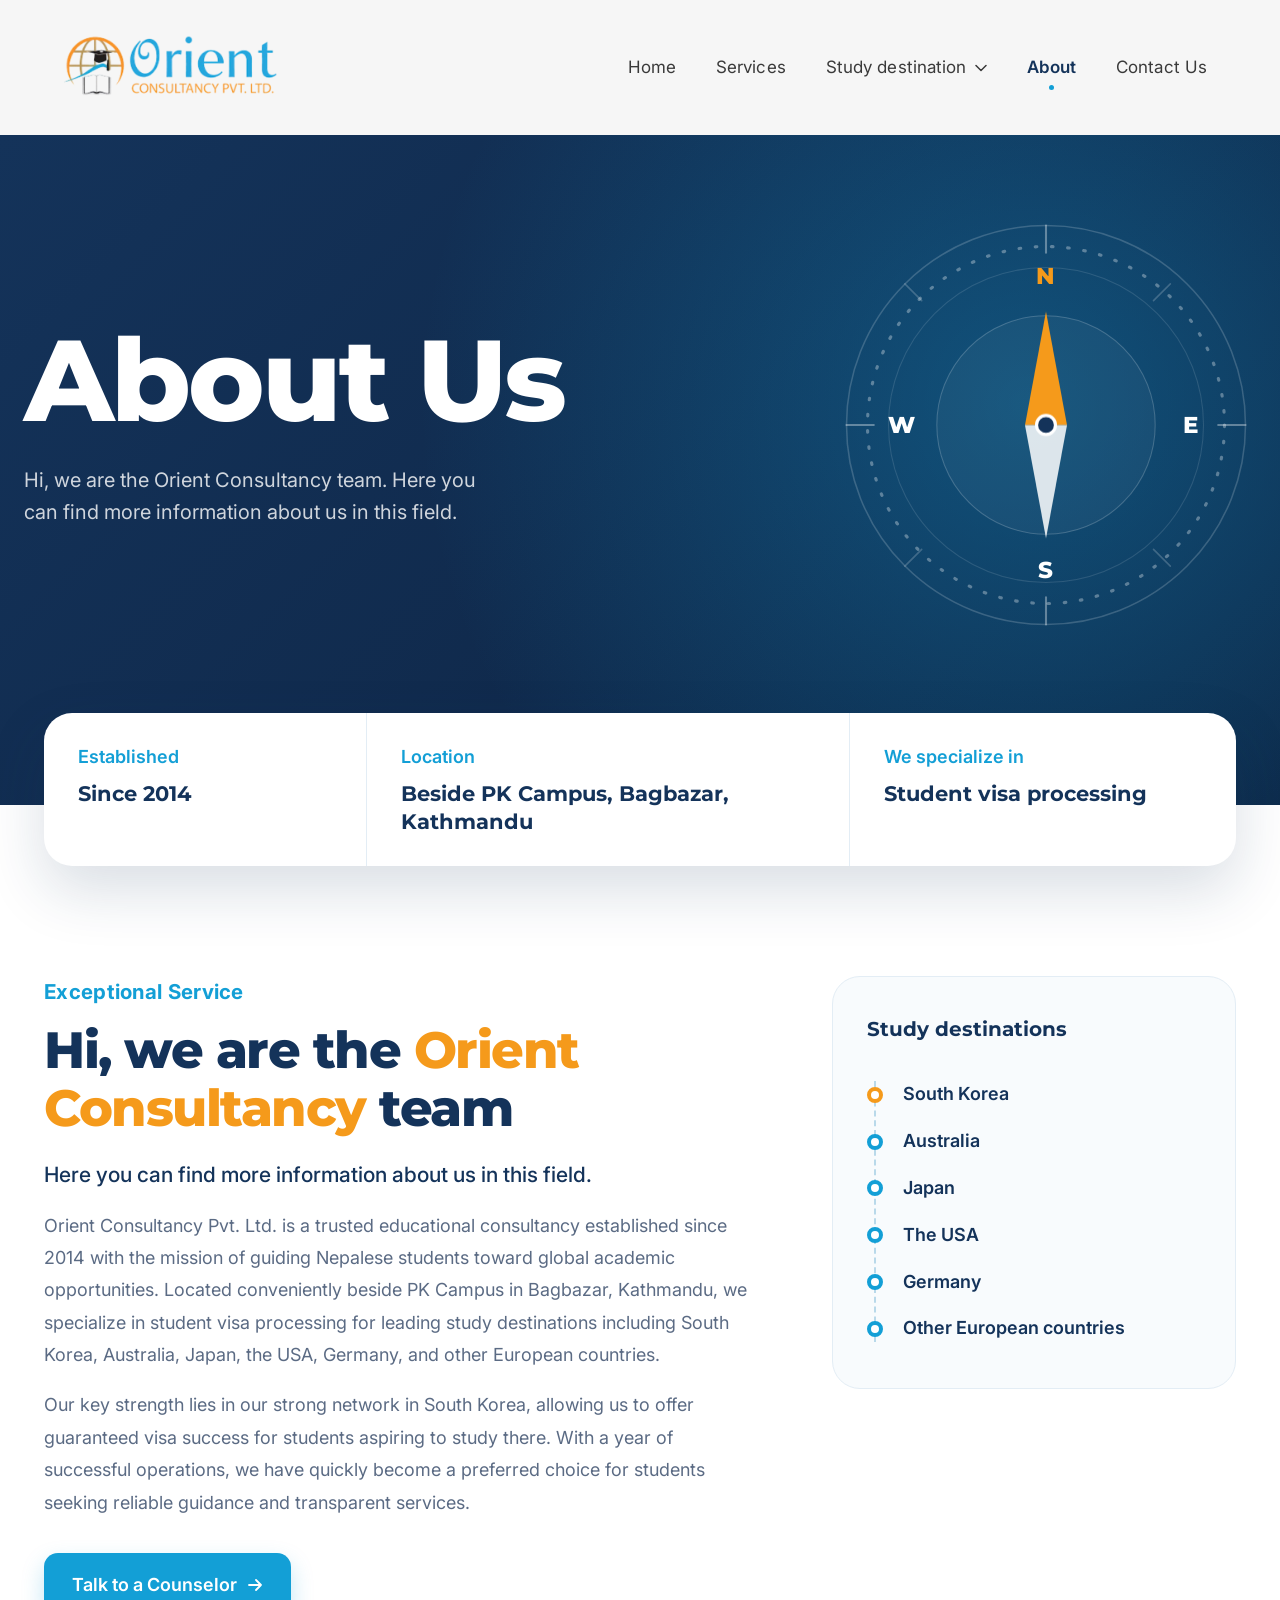
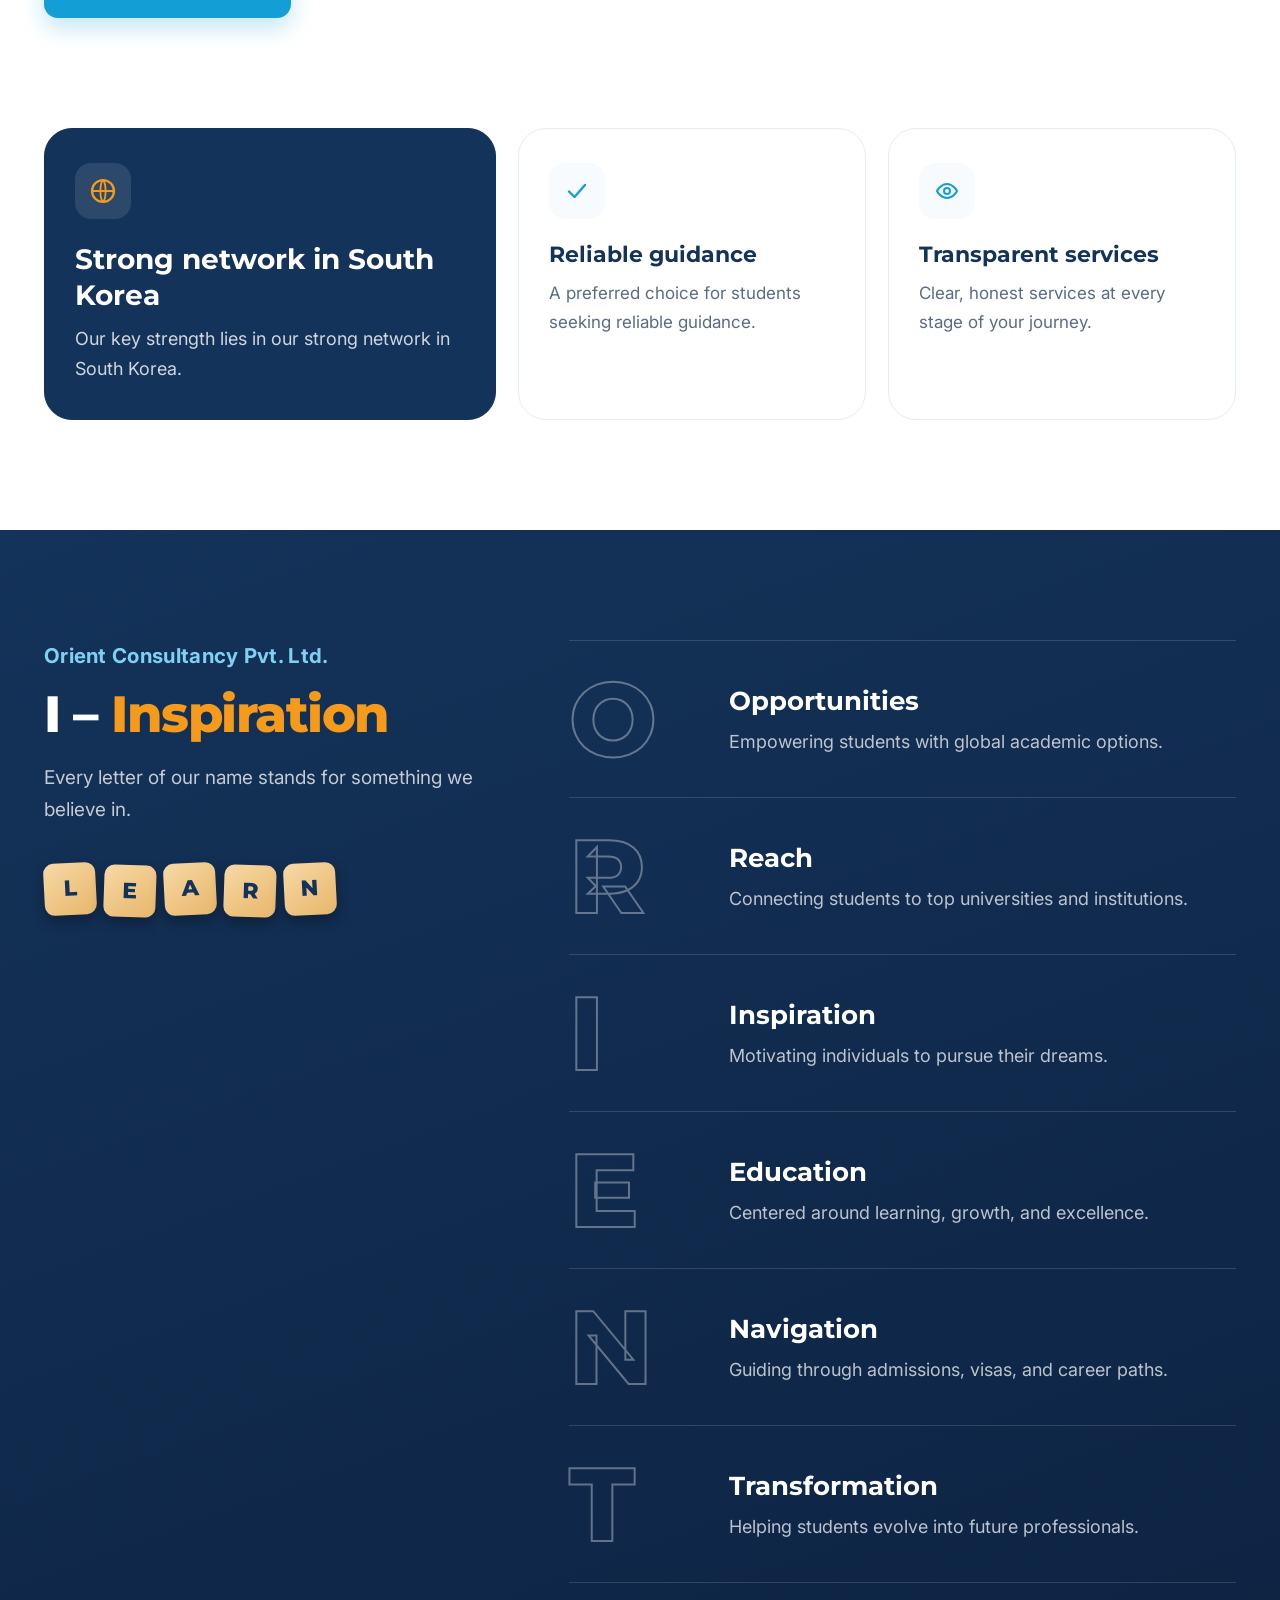
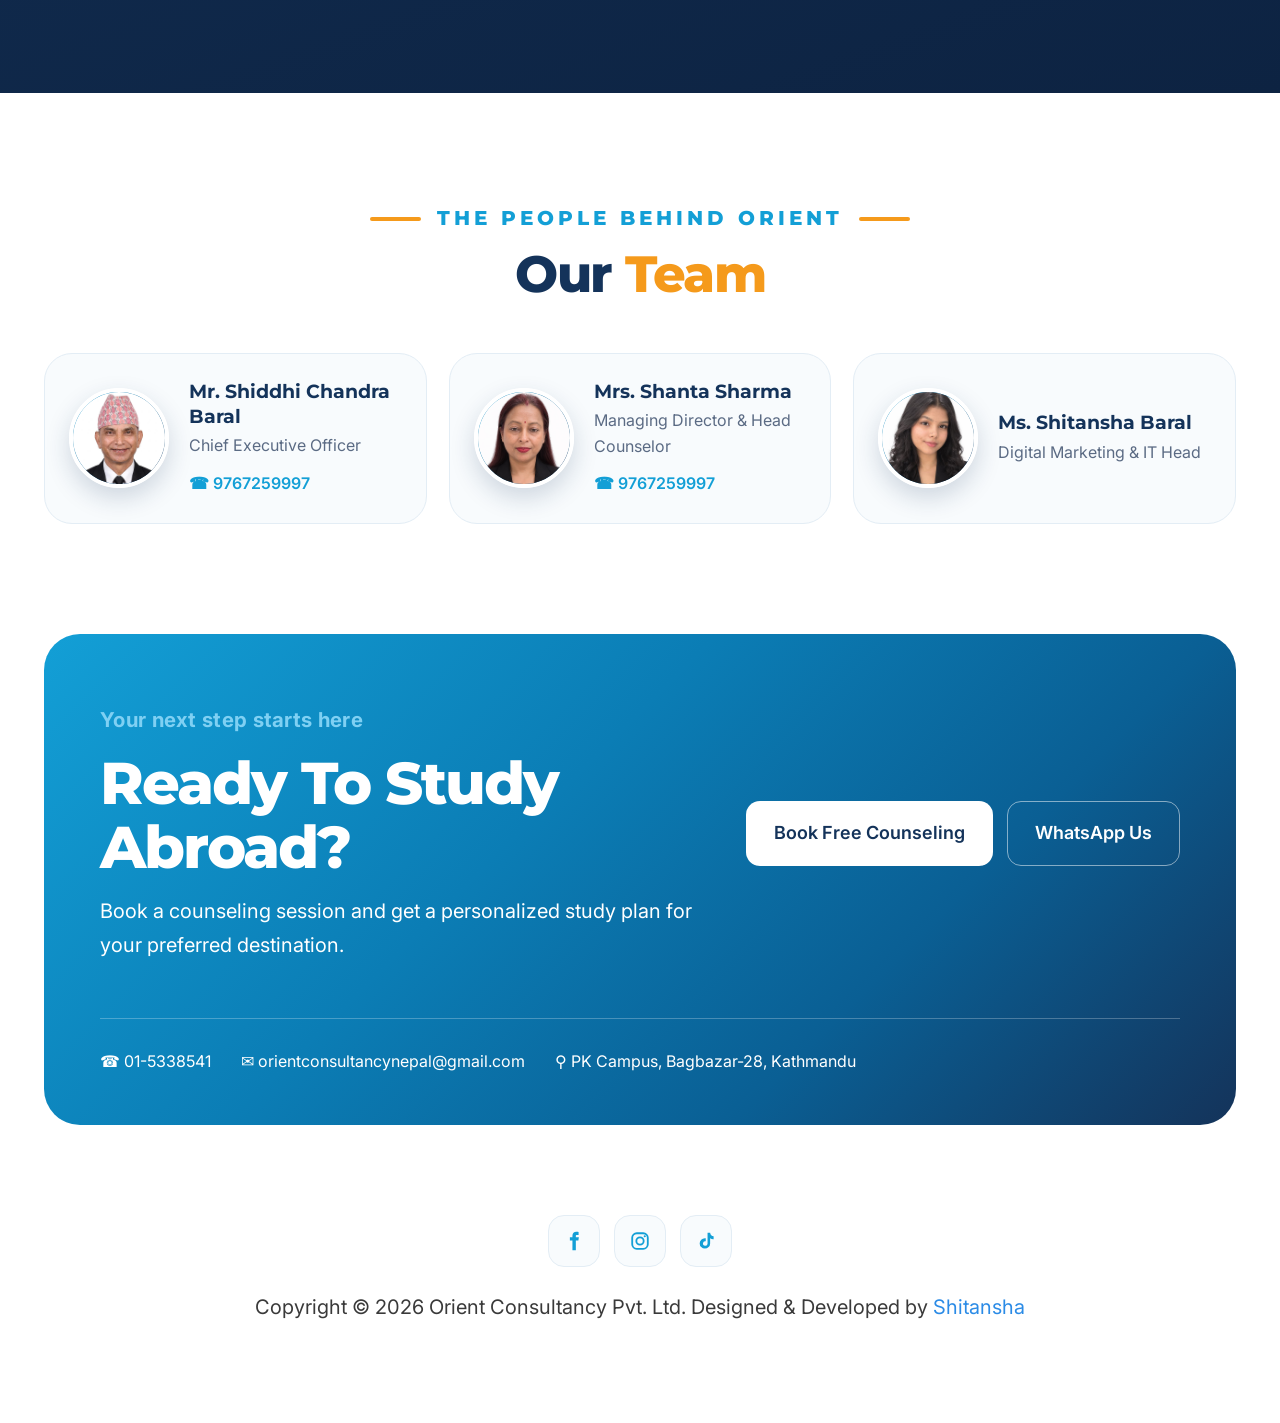
==== commit 6019ff54: "Update names and remove phone number for team members" ====
--- a/about.html
+++ b/about.html
@@ -17,6 +17,8 @@
   <!-- style.css = shared header/footer/buttons. Keep this order. -->
   <link rel="stylesheet" href="style.css">
   <link rel="stylesheet" href="nav-responsive.css">
+
+  <script src="dashain-theme.js" defer></script>
 </head>
 <body class="about-page">
 
@@ -247,7 +249,7 @@
             <img src="images/team/shanta-sharma-baral.jpg" alt="Mrs. Shanta Sharma Baral" width="160" height="160" loading="lazy" onerror="this.remove()">
           </div>
           <div class="ab-person-info">
-            <h3>Mrs. Shanta Sharma Baral</h3>
+            <h3>Mrs. Shanta Sharma</h3>
             <p class="ab-role">Managing Director &amp; Head Counselor</p>
             <a class="ab-phone" href="tel:+9779767259997">☎ 9767259997</a>
           </div>
@@ -261,7 +263,7 @@
           <div class="ab-person-info">
             <h3>Ms. Shitansha Baral</h3>
             <p class="ab-role">Digital Marketing &amp; IT Head</p>
-            <a class="ab-phone" href="tel:+9779761499639">☎ 9761499639</a>
+            
           </div>
         </article>
       </div>
@@ -310,4 +312,4 @@
   <script src="script.js" defer></script>
   <script src="about.js"></script>
 </body>
-</html>+</html>
